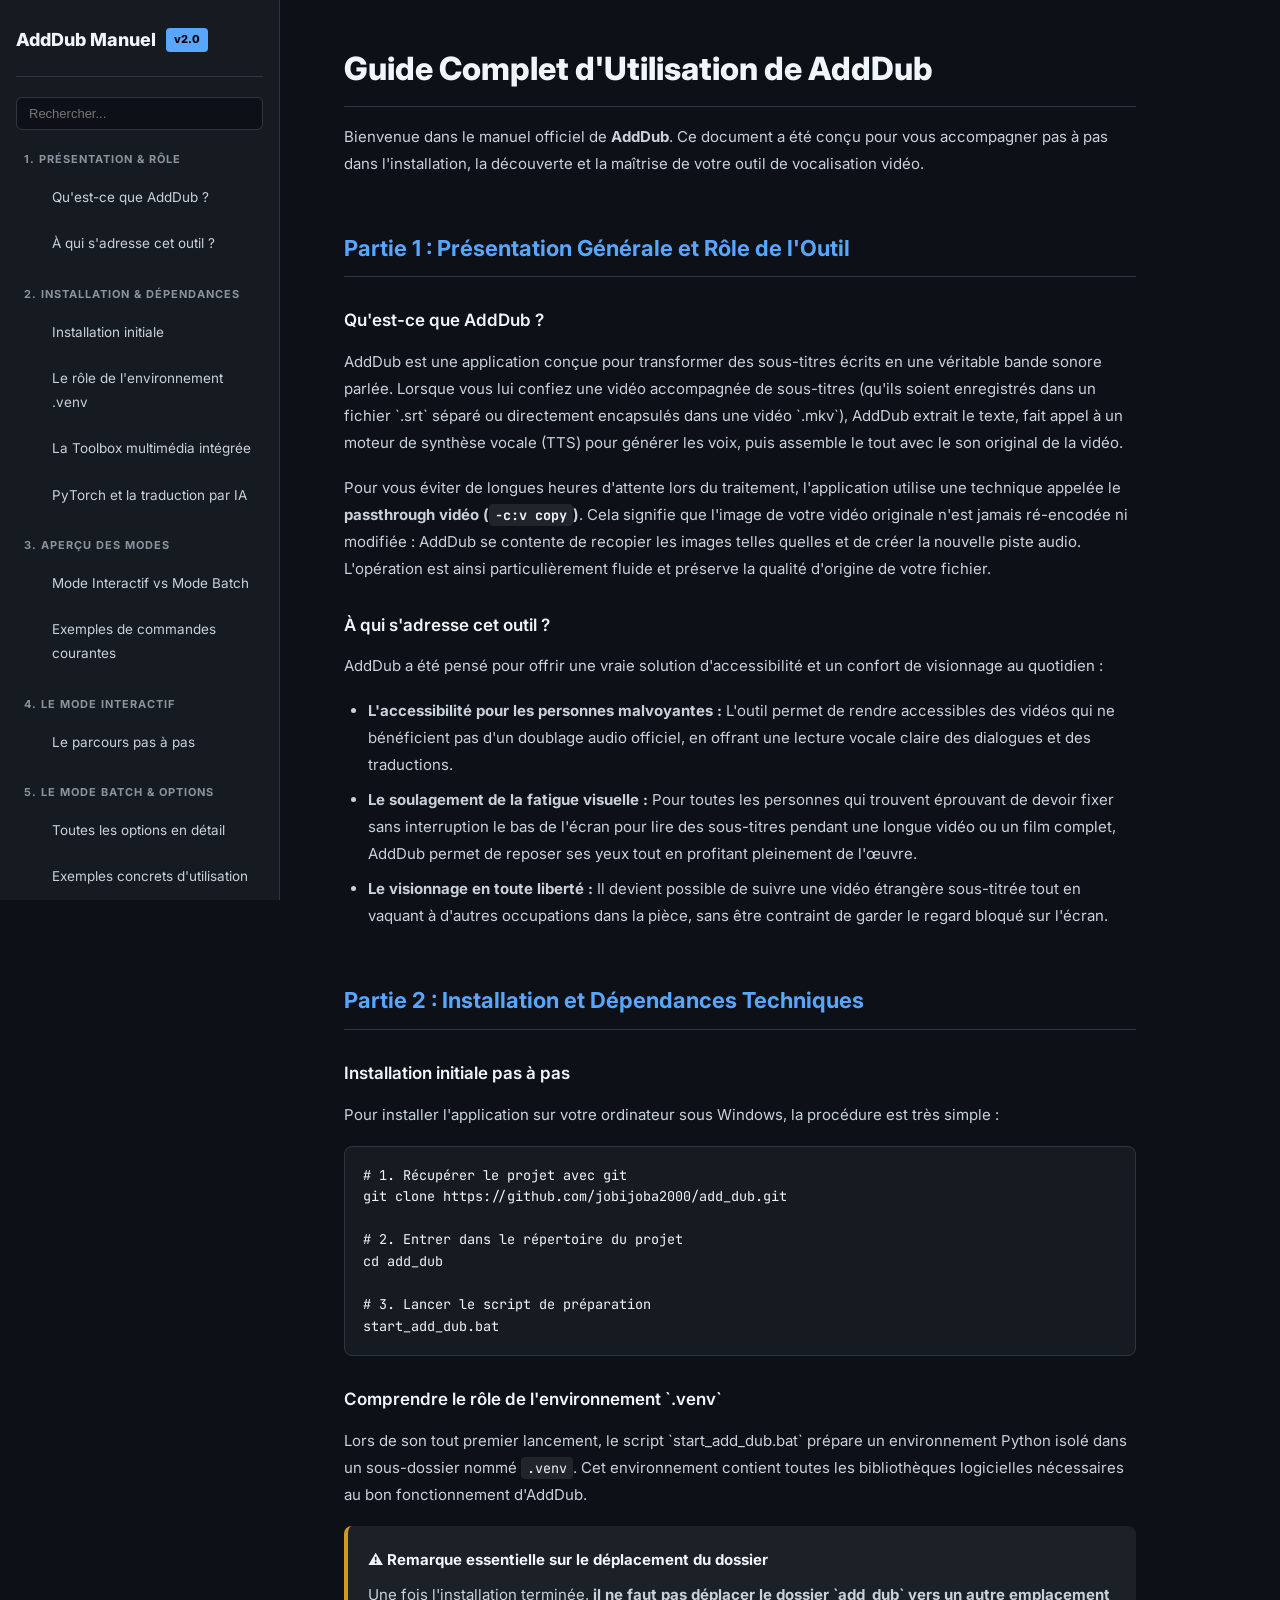
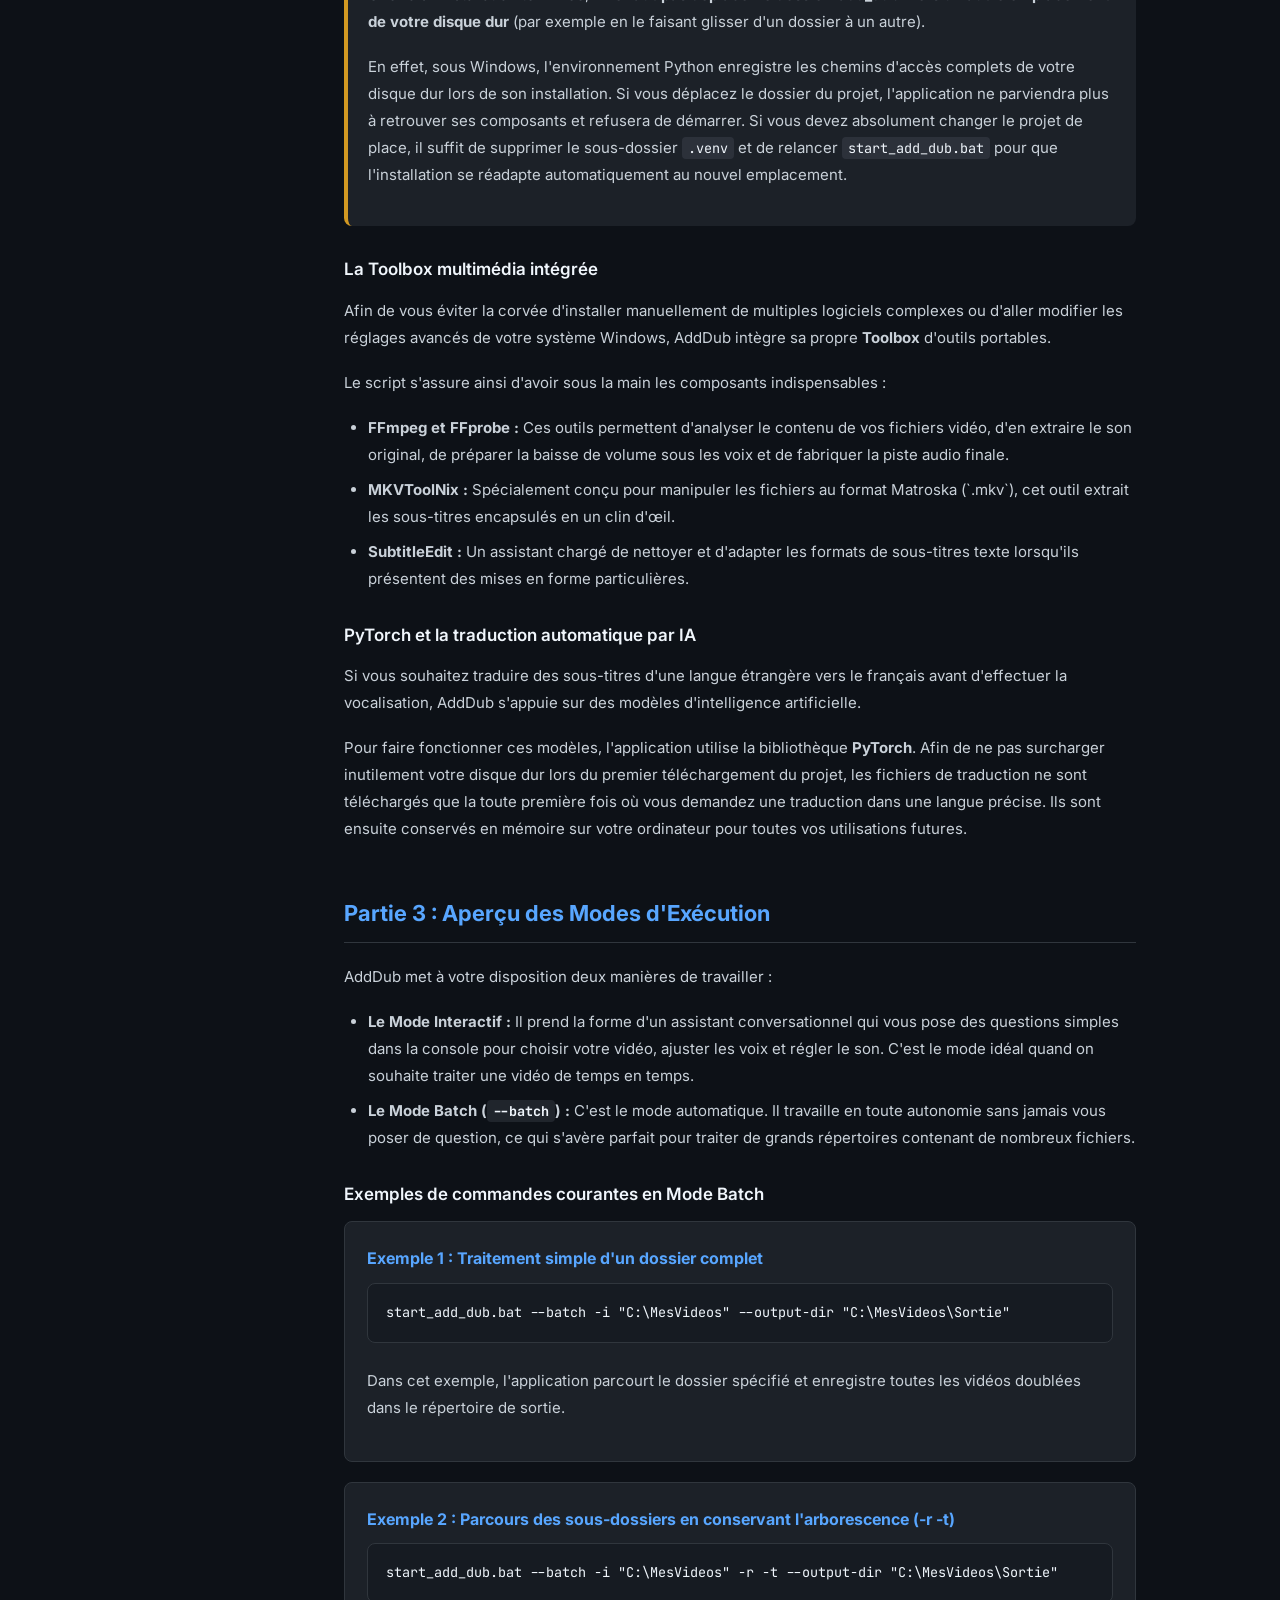
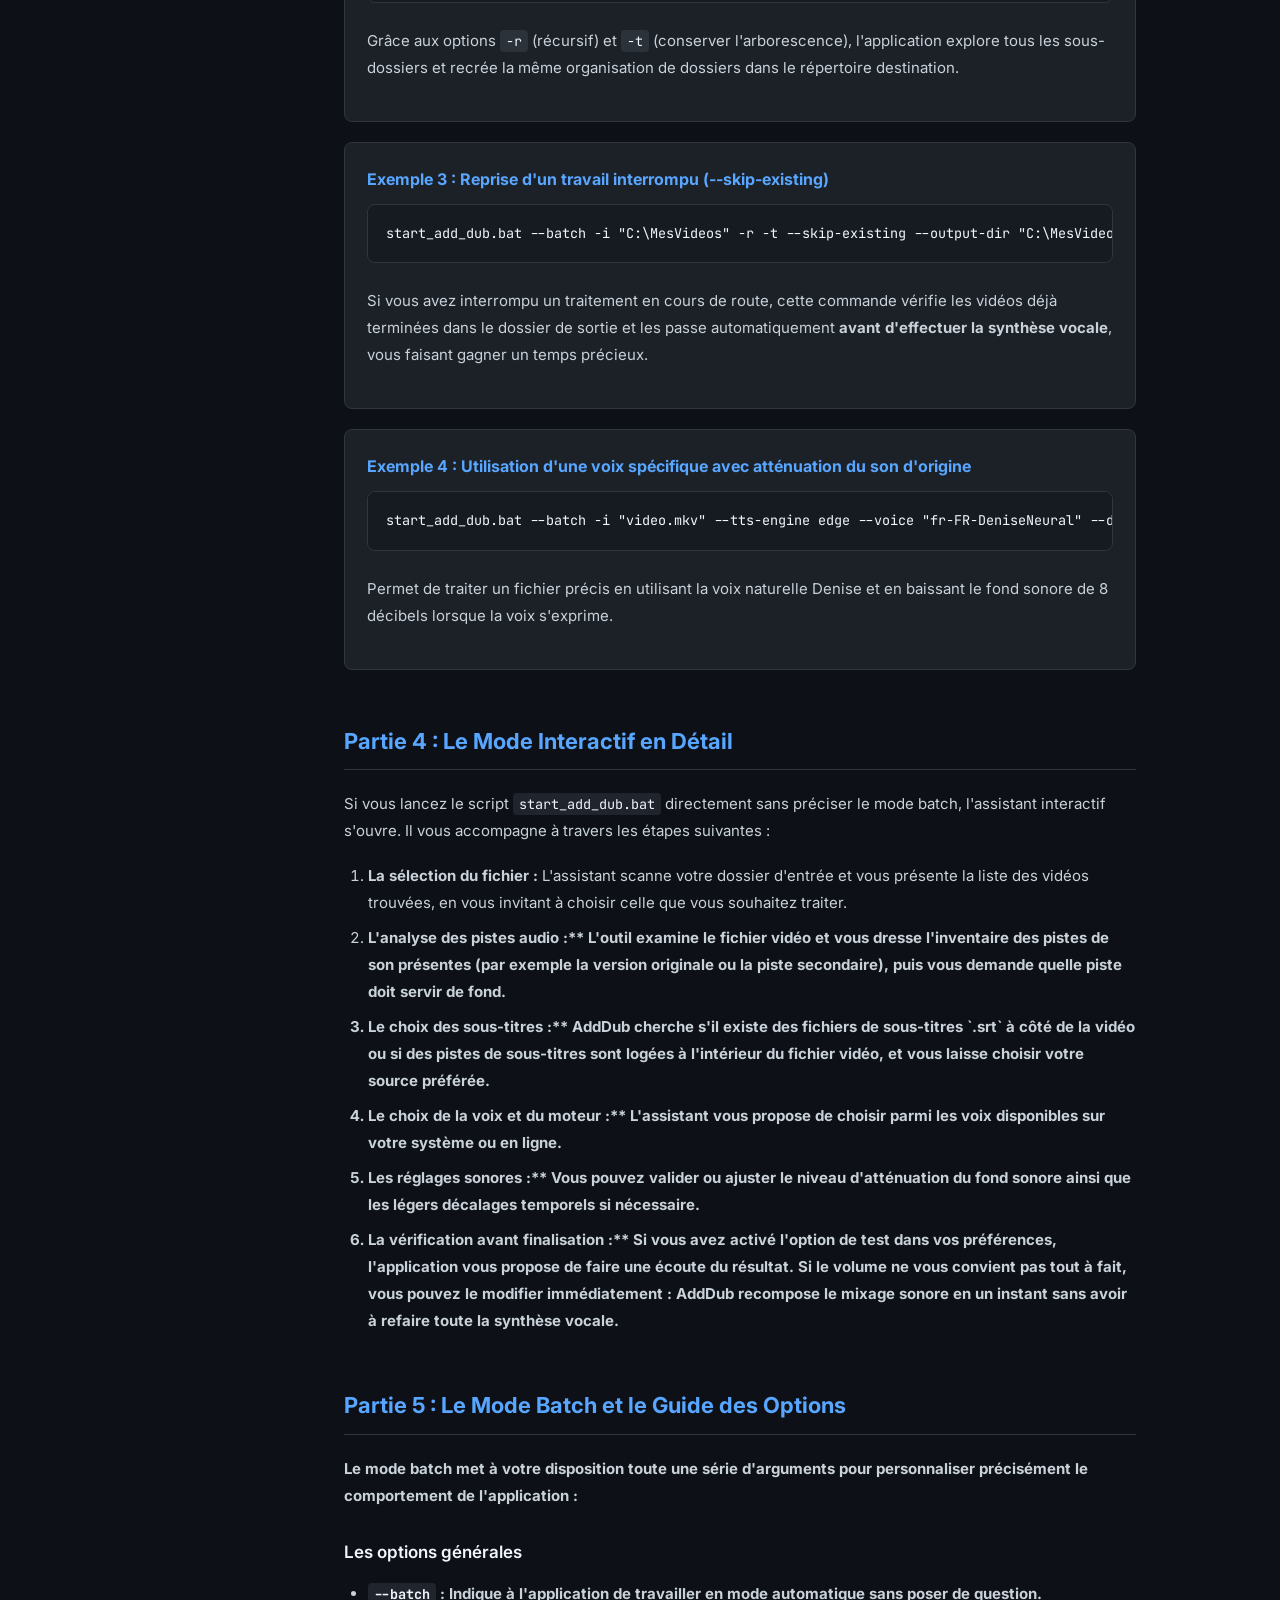
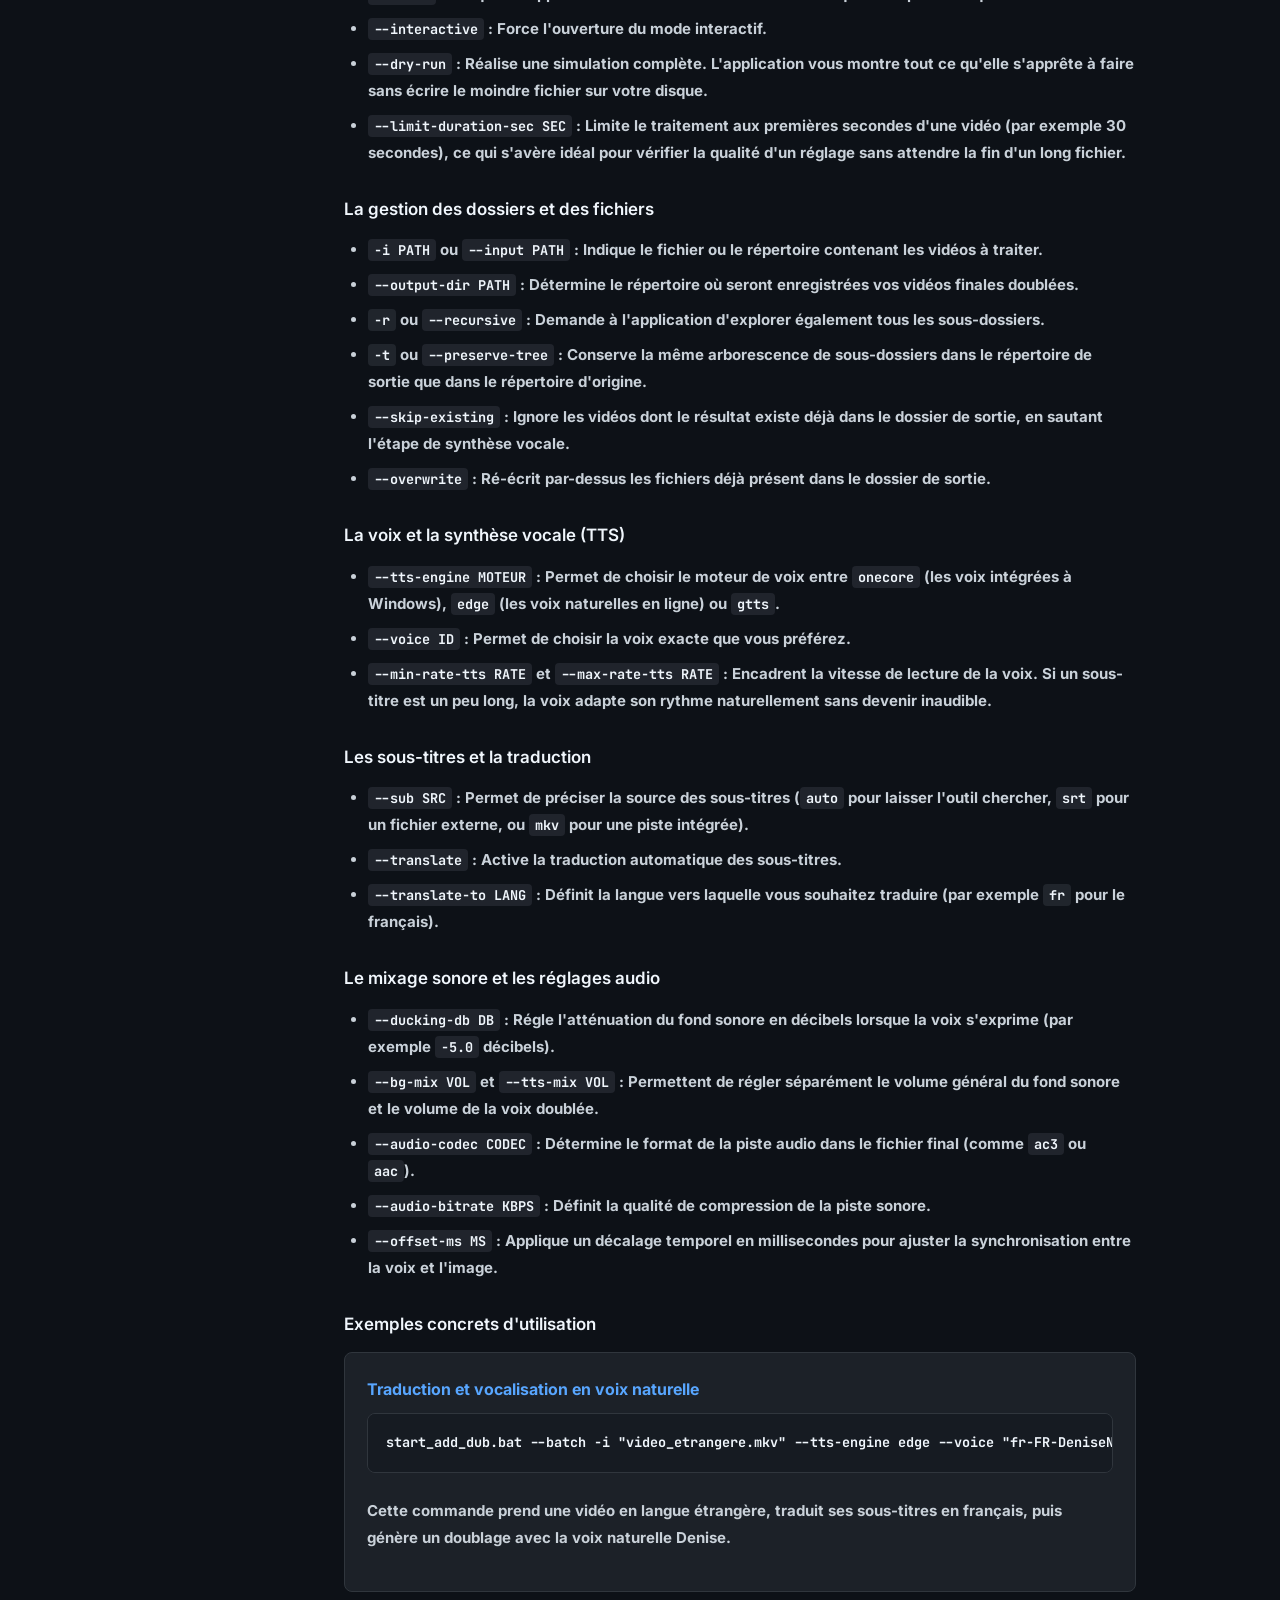
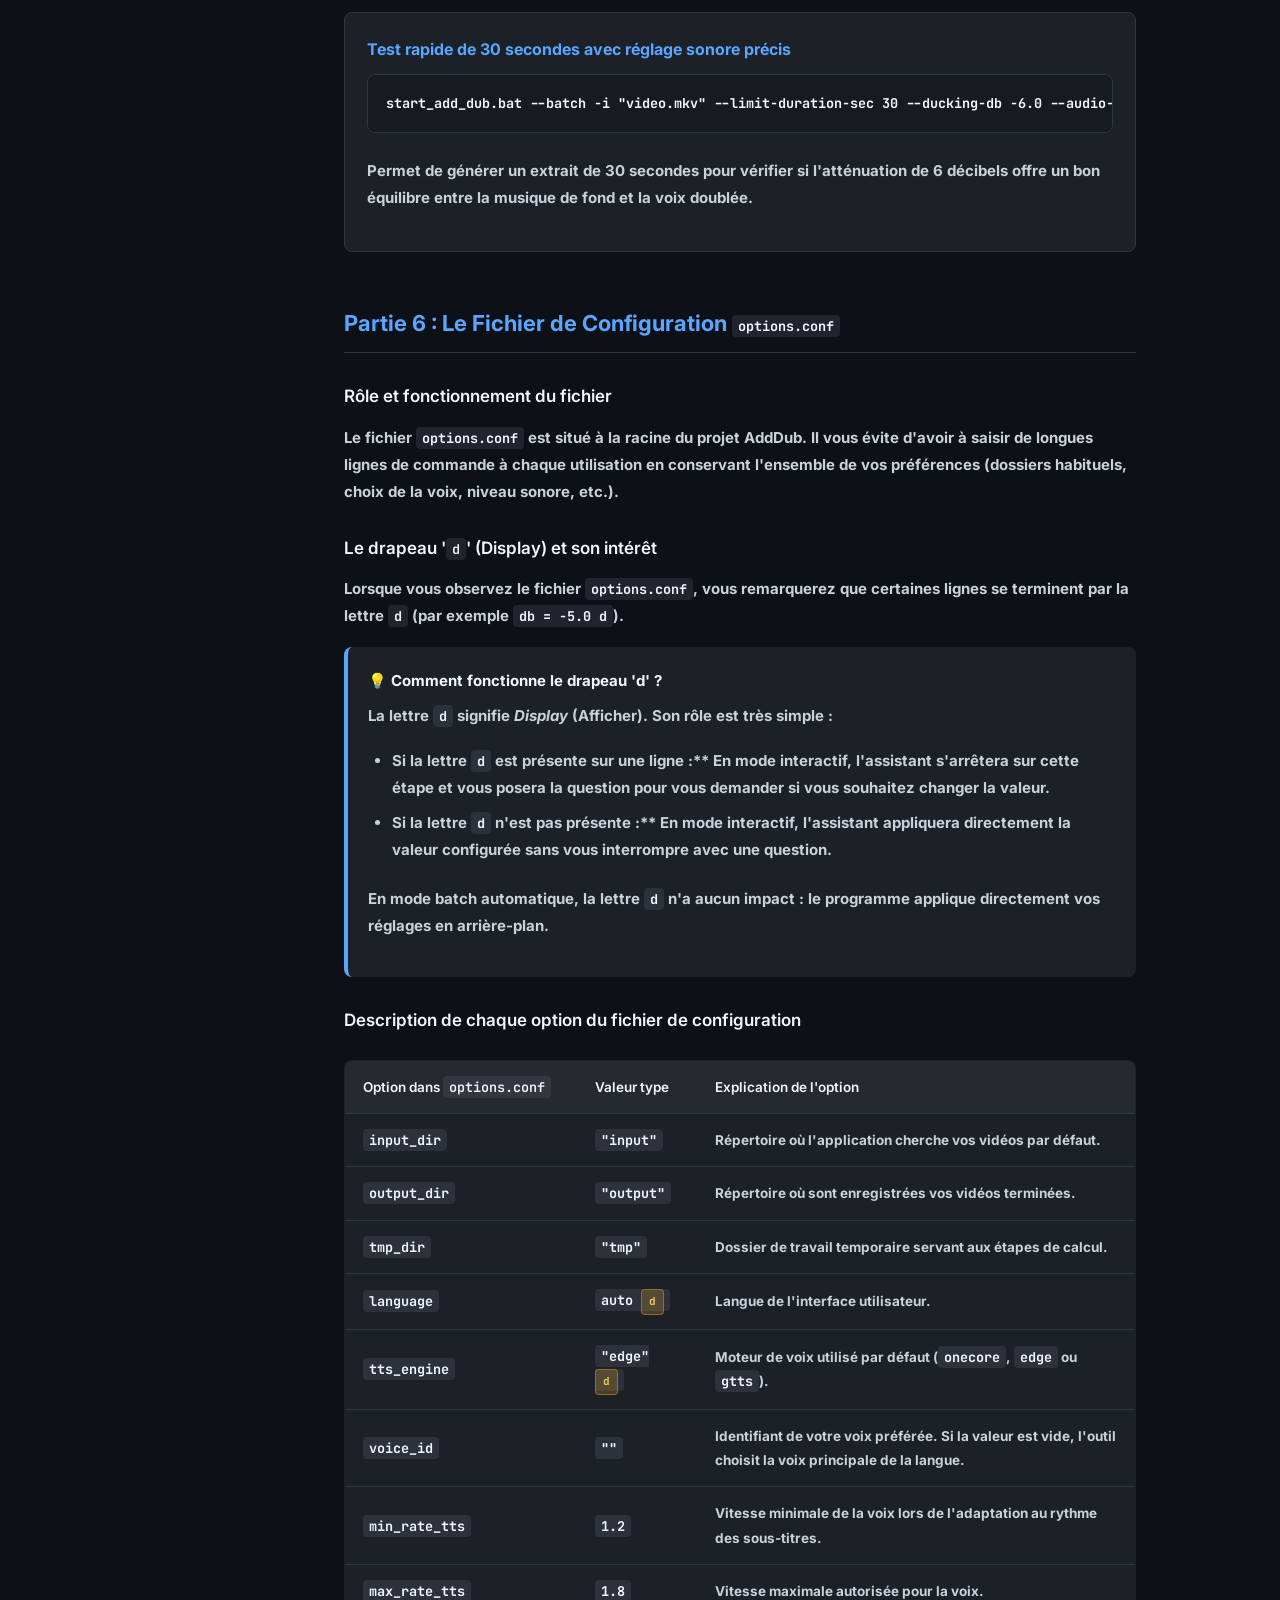
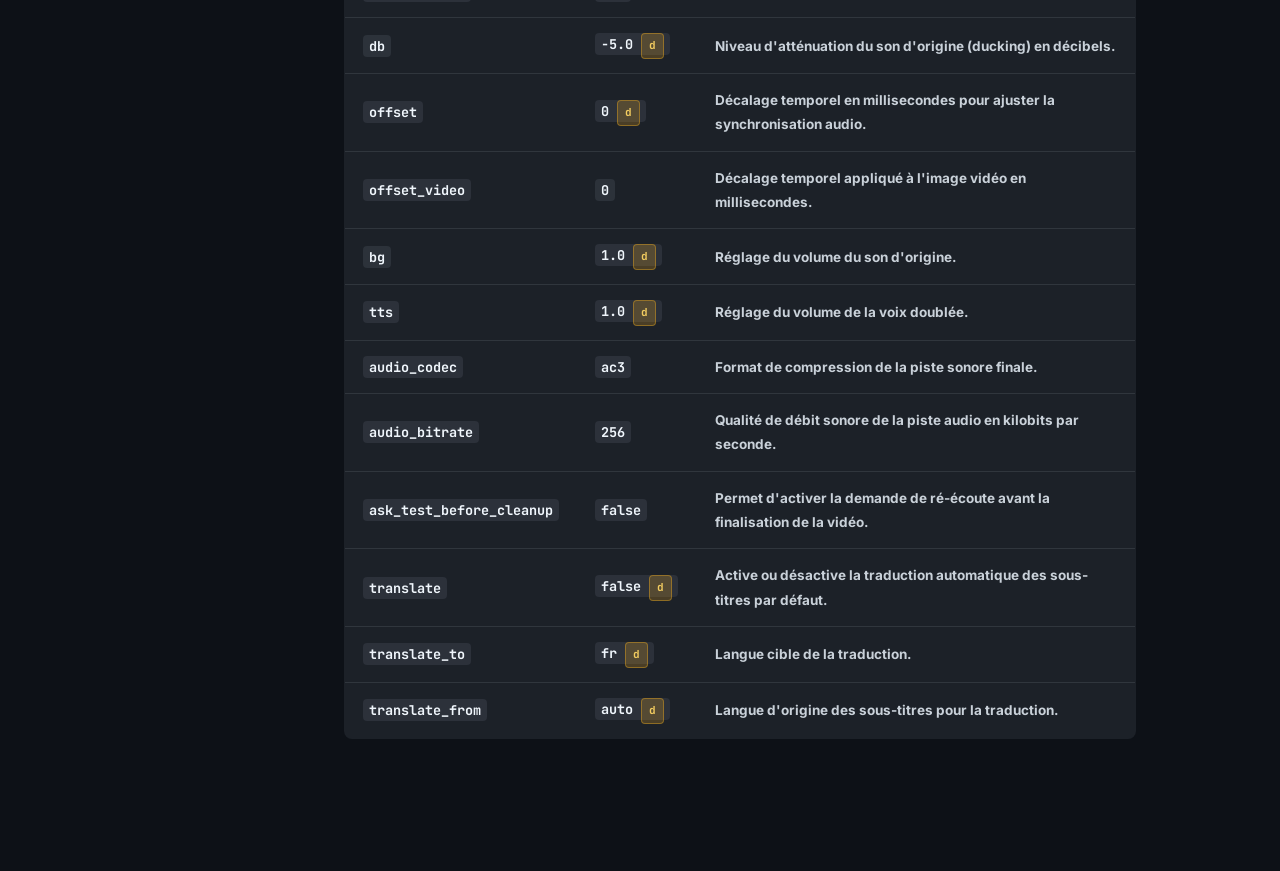
==== index.html @ 4eb59842 "docs: Add comprehensive single-page HTML documentation (index.html)" ====
<!DOCTYPE html>
<html lang="fr">
<head>
    <meta charset="UTF-8">
    <meta name="viewport" content="width=device-width, initial-scale=1.0">
    <title>Manuel & Guide d'Utilisation — AddDub</title>
    <link rel="preconnect" href="https://fonts.googleapis.com">
    <link rel="preconnect" href="https://fonts.gstatic.com" crossorigin>
    <link href="https://fonts.googleapis.com/css2?family=Inter:wght@300;400;500;600;700&family=JetBrains+Mono:wght@400;500&display=swap" rel="stylesheet">
    <style>
        :root {
            --bg-dark: #0d1117;
            --bg-sidebar: #161b22;
            --bg-card: #1c2128;
            --bg-code: #161b22;
            --accent-blue: #58a6ff;
            --accent-green: #3fb950;
            --accent-purple: #bc8cff;
            --accent-orange: #d29922;
            --text-main: #c9d1d9;
            --text-heading: #f0f6fc;
            --text-muted: #8b949e;
            --border-color: #30363d;
        }

        * { box-sizing: border-box; margin: 0; padding: 0; }

        html {
            scroll-behavior: smooth;
        }

        body {
            font-family: 'Inter', system-ui, -apple-system, sans-serif;
            background-color: var(--bg-dark);
            color: var(--text-main);
            line-height: 1.8;
            display: flex;
            min-height: 100vh;
            overflow-x: hidden;
        }

        code, pre {
            font-family: 'JetBrains Mono', monospace;
        }

        /* Custom Subtle Scrollbar */
        ::-webkit-scrollbar {
            width: 8px;
            height: 8px;
        }
        ::-webkit-scrollbar-track {
            background: var(--bg-dark);
        }
        ::-webkit-scrollbar-thumb {
            background: #30363d;
            border-radius: 4px;
        }
        ::-webkit-scrollbar-thumb:hover {
            background: #484f58;
        }

        /* Sidebar Navigation */
        aside.sidebar {
            width: 280px;
            flex-shrink: 0;
            background-color: var(--bg-sidebar);
            border-right: 1px solid var(--border-color);
            position: sticky;
            top: 0;
            height: 100vh;
            overflow-y: auto;
            padding: 24px 16px;
        }

        .sidebar-brand {
            display: flex;
            align-items: center;
            gap: 10px;
            font-size: 18px;
            font-weight: 800;
            color: var(--text-heading);
            padding-bottom: 20px;
            margin-bottom: 20px;
            border-bottom: 1px solid var(--border-color);
        }

        .sidebar-brand span {
            background: var(--accent-blue);
            color: #000;
            padding: 2px 8px;
            border-radius: 4px;
            font-size: 11px;
            font-weight: 800;
        }

        .search-box {
            margin-bottom: 20px;
        }

        .search-box input {
            width: 100%;
            background: var(--bg-dark);
            border: 1px solid var(--border-color);
            border-radius: 6px;
            padding: 8px 12px;
            color: var(--text-main);
            font-size: 13px;
            outline: none;
        }

        .search-box input:focus {
            border-color: var(--accent-blue);
        }

        .nav-group-title {
            font-size: 11px;
            font-weight: 700;
            text-transform: uppercase;
            color: var(--text-muted);
            letter-spacing: 1px;
            margin: 20px 0 8px 8px;
        }

        .nav-items {
            list-style: none;
        }

        .nav-items a {
            display: block;
            padding: 7px 12px;
            color: var(--text-main);
            text-decoration: none;
            font-size: 13.5px;
            border-radius: 6px;
            transition: all 0.15s ease;
        }

        .nav-items a:hover {
            background: rgba(255, 255, 255, 0.05);
            color: var(--accent-blue);
        }

        /* Main Content */
        main.content {
            flex: 1;
            min-width: 0;
            padding: 48px 64px 100px;
            max-width: 920px;
        }

        h1 {
            font-size: 32px;
            font-weight: 800;
            color: var(--text-heading);
            margin-bottom: 16px;
            border-bottom: 1px solid var(--border-color);
            padding-bottom: 16px;
            line-height: 1.3;
        }

        h2 {
            font-size: 22px;
            font-weight: 700;
            color: var(--accent-blue);
            margin: 52px 0 20px;
            padding-bottom: 8px;
            border-bottom: 1px solid var(--border-color);
            scroll-margin-top: 30px;
        }

        h3 {
            font-size: 17px;
            font-weight: 600;
            color: var(--text-heading);
            margin: 28px 0 12px;
        }

        p {
            margin-bottom: 18px;
            font-size: 15px;
            color: #c9d1d9;
        }

        ul, ol {
            margin-bottom: 22px;
            padding-left: 24px;
        }

        li {
            margin-bottom: 8px;
            font-size: 15px;
        }

        /* Code & Callouts */
        pre {
            background-color: var(--bg-code);
            border: 1px solid var(--border-color);
            border-radius: 8px;
            padding: 18px;
            overflow-x: auto;
            margin-bottom: 24px;
            font-size: 13.5px;
            line-height: 1.6;
        }

        code {
            background-color: rgba(110, 118, 129, 0.2);
            color: #f0f6fc;
            padding: 2px 6px;
            border-radius: 4px;
            font-size: 13.5px;
        }

        pre code {
            background: none;
            padding: 0;
        }

        .callout {
            padding: 20px;
            border-radius: 8px;
            margin-bottom: 28px;
            border-left: 4px solid;
            background: var(--bg-card);
        }

        .callout-info { border-left-color: var(--accent-blue); }
        .callout-tip { border-left-color: var(--accent-green); }
        .callout-warning { border-left-color: var(--accent-orange); }

        .callout-title {
            font-weight: 700;
            margin-bottom: 8px;
            font-size: 15px;
            color: var(--text-heading);
        }

        /* Documentation Table */
        table {
            width: 100%;
            border-collapse: collapse;
            margin: 24px 0 32px;
            background: var(--bg-card);
            border-radius: 8px;
            overflow: hidden;
            border: 1px solid var(--border-color);
        }

        th, td {
            padding: 14px 18px;
            text-align: left;
            border-bottom: 1px solid var(--border-color);
            font-size: 13.5px;
        }

        th {
            background: rgba(255, 255, 255, 0.04);
            font-weight: 600;
            color: var(--text-heading);
        }

        .badge-d {
            display: inline-block;
            background: rgba(210, 153, 34, 0.25);
            color: #f2cc60;
            border: 1px solid rgba(210, 153, 34, 0.5);
            padding: 2px 7px;
            border-radius: 4px;
            font-size: 11px;
            font-weight: 700;
        }

        .step-block {
            background: var(--bg-card);
            border: 1px solid var(--border-color);
            border-radius: 8px;
            padding: 22px;
            margin-bottom: 20px;
        }

        .step-title {
            font-weight: 700;
            color: var(--accent-blue);
            margin-bottom: 10px;
            font-size: 16px;
        }
    </style>
</head>
<body>

    <!-- Sidebar Navigation -->
    <aside class="sidebar">
        <div class="sidebar-brand">
            AddDub Manuel <span>v2.0</span>
        </div>

        <div class="search-box">
            <input type="text" id="docSearch" placeholder="Rechercher..." onkeyup="filterNav()">
        </div>

        <div class="nav-group-title">1. Présentation & Rôle</div>
        <ul class="nav-items">
            <li><a href="#part1-presentation">Qu'est-ce que AddDub ?</a></li>
            <li><a href="#part1-public">À qui s'adresse cet outil ?</a></li>
        </ul>

        <div class="nav-group-title">2. Installation & Dépendances</div>
        <ul class="nav-items">
            <li><a href="#part2-install">Installation initiale</a></li>
            <li><a href="#part2-venv">Le rôle de l'environnement .venv</a></li>
            <li><a href="#part2-toolbox">La Toolbox multimédia intégrée</a></li>
            <li><a href="#part2-pytorch">PyTorch et la traduction par IA</a></li>
        </ul>

        <div class="nav-group-title">3. Aperçu des Modes</div>
        <ul class="nav-items">
            <li><a href="#part3-overview">Mode Interactif vs Mode Batch</a></li>
            <li><a href="#part3-examples">Exemples de commandes courantes</a></li>
        </ul>

        <div class="nav-group-title">4. Le Mode Interactif</div>
        <ul class="nav-items">
            <li><a href="#part4-interactive">Le parcours pas à pas</a></li>
        </ul>

        <div class="nav-group-title">5. Le Mode Batch & Options</div>
        <ul class="nav-items">
            <li><a href="#part5-options">Toutes les options en détail</a></li>
            <li><a href="#part5-batch-examples">Exemples concrets d'utilisation</a></li>
        </ul>

        <div class="nav-group-title">6. Le fichier options.conf</div>
        <ul class="nav-items">
            <li><a href="#part6-options-conf">Rôle et fonctionnement</a></li>
            <li><a href="#part6-flag-d">Le drapeau 'd' de mise en forme</a></li>
            <li><a href="#part6-keys">Description de chaque option</a></li>
        </ul>
    </aside>

    <!-- Main Content -->
    <main class="content">
        <h1>Guide Complet d'Utilisation de AddDub</h1>
        <p>Bienvenue dans le manuel officiel de <strong>AddDub</strong>. Ce document a été conçu pour vous accompagner pas à pas dans l'installation, la découverte et la maîtrise de votre outil de vocalisation vidéo.</p>

        <!-- PART 1 -->
        <h2 id="part1-presentation">Partie 1 : Présentation Générale et Rôle de l'Outil</h2>
        
        <h3>Qu'est-ce que AddDub ?</h3>
        <p>AddDub est une application conçue pour transformer des sous-titres écrits en une véritable bande sonore parlée. Lorsque vous lui confiez une vidéo accompagnée de sous-titres (qu'ils soient enregistrés dans un fichier `.srt` séparé ou directement encapsulés dans une vidéo `.mkv`), AddDub extrait le texte, fait appel à un moteur de synthèse vocale (TTS) pour générer les voix, puis assemble le tout avec le son original de la vidéo.</p>
        
        <p>Pour vous éviter de longues heures d'attente lors du traitement, l'application utilise une technique appelée le <strong>passthrough vidéo (<code>-c:v copy</code>)</strong>. Cela signifie que l'image de votre vidéo originale n'est jamais ré-encodée ni modifiée : AddDub se contente de recopier les images telles quelles et de créer la nouvelle piste audio. L'opération est ainsi particulièrement fluide et préserve la qualité d'origine de votre fichier.</p>

        <h3 id="part1-public">À qui s'adresse cet outil ?</h3>
        <p>AddDub a été pensé pour offrir une vraie solution d'accessibilité et un confort de visionnage au quotidien :</p>
        <ul>
            <li><strong>L'accessibilité pour les personnes malvoyantes :</strong> L'outil permet de rendre accessibles des vidéos qui ne bénéficient pas d'un doublage audio officiel, en offrant une lecture vocale claire des dialogues et des traductions.</li>
            <li><strong>Le soulagement de la fatigue visuelle :</strong> Pour toutes les personnes qui trouvent éprouvant de devoir fixer sans interruption le bas de l'écran pour lire des sous-titres pendant une longue vidéo ou un film complet, AddDub permet de reposer ses yeux tout en profitant pleinement de l'œuvre.</li>
            <li><strong>Le visionnage en toute liberté :</strong> Il devient possible de suivre une vidéo étrangère sous-titrée tout en vaquant à d'autres occupations dans la pièce, sans être contraint de garder le regard bloqué sur l'écran.</li>
        </ul>

        <!-- PART 2 -->
        <h2 id="part2-install">Partie 2 : Installation et Dépendances Techniques</h2>

        <h3>Installation initiale pas à pas</h3>
        <p>Pour installer l'application sur votre ordinateur sous Windows, la procédure est très simple :</p>
        <pre><code># 1. Récupérer le projet avec git
git clone https://github.com/jobijoba2000/add_dub.git

# 2. Entrer dans le répertoire du projet
cd add_dub

# 3. Lancer le script de préparation
start_add_dub.bat</code></pre>

        <h3 id="part2-venv">Comprendre le rôle de l'environnement `.venv`</h3>
        <p>Lors de son tout premier lancement, le script `start_add_dub.bat` prépare un environnement Python isolé dans un sous-dossier nommé <code>.venv</code>. Cet environnement contient toutes les bibliothèques logicielles nécessaires au bon fonctionnement d'AddDub.</p>

        <div class="callout callout-warning">
            <div class="callout-title">⚠️ Remarque essentielle sur le déplacement du dossier</div>
            <p>Une fois l'installation terminée, <strong>il ne faut pas déplacer le dossier `add_dub` vers un autre emplacement de votre disque dur</strong> (par exemple en le faisant glisser d'un dossier à un autre).</p>
            <p>En effet, sous Windows, l'environnement Python enregistre les chemins d'accès complets de votre disque dur lors de son installation. Si vous déplacez le dossier du projet, l'application ne parviendra plus à retrouver ses composants et refusera de démarrer. Si vous devez absolument changer le projet de place, il suffit de supprimer le sous-dossier <code>.venv</code> et de relancer <code>start_add_dub.bat</code> pour que l'installation se réadapte automatiquement au nouvel emplacement.</p>
        </div>

        <h3 id="part2-toolbox">La Toolbox multimédia intégrée</h3>
        <p>Afin de vous éviter la corvée d'installer manuellement de multiples logiciels complexes ou d'aller modifier les réglages avancés de votre système Windows, AddDub intègre sa propre <strong>Toolbox</strong> d'outils portables.</p>
        <p>Le script s'assure ainsi d'avoir sous la main les composants indispensables :</p>
        <ul>
            <li><strong>FFmpeg et FFprobe :</strong> Ces outils permettent d'analyser le contenu de vos fichiers vidéo, d'en extraire le son original, de préparer la baisse de volume sous les voix et de fabriquer la piste audio finale.</li>
            <li><strong>MKVToolNix :</strong> Spécialement conçu pour manipuler les fichiers au format Matroska (`.mkv`), cet outil extrait les sous-titres encapsulés en un clin d'œil.</li>
            <li><strong>SubtitleEdit :</strong> Un assistant chargé de nettoyer et d'adapter les formats de sous-titres texte lorsqu'ils présentent des mises en forme particulières.</li>
        </ul>

        <h3 id="part2-pytorch">PyTorch et la traduction automatique par IA</h3>
        <p>Si vous souhaitez traduire des sous-titres d'une langue étrangère vers le français avant d'effectuer la vocalisation, AddDub s'appuie sur des modèles d'intelligence artificielle.</p>
        <p>Pour faire fonctionner ces modèles, l'application utilise la bibliothèque <strong>PyTorch</strong>. Afin de ne pas surcharger inutilement votre disque dur lors du premier téléchargement du projet, les fichiers de traduction ne sont téléchargés que la toute première fois où vous demandez une traduction dans une langue précise. Ils sont ensuite conservés en mémoire sur votre ordinateur pour toutes vos utilisations futures.</p>

        <!-- PART 3 -->
        <h2 id="part3-overview">Partie 3 : Aperçu des Modes d'Exécution</h2>

        <p>AddDub met à votre disposition deux manières de travailler :</p>
        <ul>
            <li><strong>Le Mode Interactif :</strong> Il prend la forme d'un assistant conversationnel qui vous pose des questions simples dans la console pour choisir votre vidéo, ajuster les voix et régler le son. C'est le mode idéal quand on souhaite traiter une vidéo de temps en temps.</li>
            <li><strong>Le Mode Batch (<code>--batch</code>) :</strong> C'est le mode automatique. Il travaille en toute autonomie sans jamais vous poser de question, ce qui s'avère parfait pour traiter de grands répertoires contenant de nombreux fichiers.</li>
        </ul>

        <h3 id="part3-examples">Exemples de commandes courantes en Mode Batch</h3>

        <div class="step-block">
            <div class="step-title">Exemple 1 : Traitement simple d'un dossier complet</div>
            <pre><code>start_add_dub.bat --batch -i "C:\MesVideos" --output-dir "C:\MesVideos\Sortie"</code></pre>
            <p>Dans cet exemple, l'application parcourt le dossier spécifié et enregistre toutes les vidéos doublées dans le répertoire de sortie.</p>
        </div>

        <div class="step-block">
            <div class="step-title">Exemple 2 : Parcours des sous-dossiers en conservant l'arborescence (-r -t)</div>
            <pre><code>start_add_dub.bat --batch -i "C:\MesVideos" -r -t --output-dir "C:\MesVideos\Sortie"</code></pre>
            <p>Grâce aux options <code>-r</code> (récursif) et <code>-t</code> (conserver l'arborescence), l'application explore tous les sous-dossiers et recrée la même organisation de dossiers dans le répertoire destination.</p>
        </div>

        <div class="step-block">
            <div class="step-title">Exemple 3 : Reprise d'un travail interrompu (--skip-existing)</div>
            <pre><code>start_add_dub.bat --batch -i "C:\MesVideos" -r -t --skip-existing --output-dir "C:\MesVideos\Sortie"</code></pre>
            <p>Si vous avez interrompu un traitement en cours de route, cette commande vérifie les vidéos déjà terminées dans le dossier de sortie et les passe automatiquement <strong>avant d'effectuer la synthèse vocale</strong>, vous faisant gagner un temps précieux.</p>
        </div>

        <div class="step-block">
            <div class="step-title">Exemple 4 : Utilisation d'une voix spécifique avec atténuation du son d'origine</div>
            <pre><code>start_add_dub.bat --batch -i "video.mkv" --tts-engine edge --voice "fr-FR-DeniseNeural" --ducking-db -8.0</code></pre>
            <p>Permet de traiter un fichier précis en utilisant la voix naturelle Denise et en baissant le fond sonore de 8 décibels lorsque la voix s'exprime.</p>
        </div>

        <!-- PART 4 -->
        <h2 id="part4-interactive">Partie 4 : Le Mode Interactif en Détail</h2>
        <p>Si vous lancez le script <code>start_add_dub.bat</code> directement sans préciser le mode batch, l'assistant interactif s'ouvre. Il vous accompagne à travers les étapes suivantes :</p>

        <ol>
            <li><strong>La sélection du fichier :</strong> L'assistant scanne votre dossier d'entrée et vous présente la liste des vidéos trouvées, en vous invitant à choisir celle que vous souhaitez traiter.</li>
            <li><strong>L'analyse des pistes audio :** L'outil examine le fichier vidéo et vous dresse l'inventaire des pistes de son présentes (par exemple la version originale ou la piste secondaire), puis vous demande quelle piste doit servir de fond.</li>
            <li><strong>Le choix des sous-titres :** AddDub cherche s'il existe des fichiers de sous-titres `.srt` à côté de la vidéo ou si des pistes de sous-titres sont logées à l'intérieur du fichier vidéo, et vous laisse choisir votre source préférée.</li>
            <li><strong>Le choix de la voix et du moteur :** L'assistant vous propose de choisir parmi les voix disponibles sur votre système ou en ligne.</li>
            <li><strong>Les réglages sonores :** Vous pouvez valider ou ajuster le niveau d'atténuation du fond sonore ainsi que les légers décalages temporels si nécessaire.</li>
            <li><strong>La vérification avant finalisation :** Si vous avez activé l'option de test dans vos préférences, l'application vous propose de faire une écoute du résultat. Si le volume ne vous convient pas tout à fait, vous pouvez le modifier immédiatement : AddDub recompose le mixage sonore en un instant <strong>sans avoir à refaire toute la synthèse vocale</strong>.</li>
        </ol>

        <!-- PART 5 -->
        <h2 id="part5-options">Partie 5 : Le Mode Batch et le Guide des Options</h2>

        <p>Le mode batch met à votre disposition toute une série d'arguments pour personnaliser précisément le comportement de l'application :</p>

        <h3>Les options générales</h3>
        <ul>
            <li><code>--batch</code> : Indique à l'application de travailler en mode automatique sans poser de question.</li>
            <li><code>--interactive</code> : Force l'ouverture du mode interactif.</li>
            <li><code>--dry-run</code> : Réalise une simulation complète. L'application vous montre tout ce qu'elle s'apprête à faire sans écrire le moindre fichier sur votre disque.</li>
            <li><code>--limit-duration-sec SEC</code> : Limite le traitement aux premières secondes d'une vidéo (par exemple 30 secondes), ce qui s'avère idéal pour vérifier la qualité d'un réglage sans attendre la fin d'un long fichier.</li>
        </ul>

        <h3>La gestion des dossiers et des fichiers</h3>
        <ul>
            <li><code>-i PATH</code> ou <code>--input PATH</code> : Indique le fichier ou le répertoire contenant les vidéos à traiter.</li>
            <li><code>--output-dir PATH</code> : Détermine le répertoire où seront enregistrées vos vidéos finales doublées.</li>
            <li><code>-r</code> ou <code>--recursive</code> : Demande à l'application d'explorer également tous les sous-dossiers.</li>
            <li><code>-t</code> ou <code>--preserve-tree</code> : Conserve la même arborescence de sous-dossiers dans le répertoire de sortie que dans le répertoire d'origine.</li>
            <li><code>--skip-existing</code> : Ignore les vidéos dont le résultat existe déjà dans le dossier de sortie, en sautant l'étape de synthèse vocale.</li>
            <li><code>--overwrite</code> : Ré-écrit par-dessus les fichiers déjà présent dans le dossier de sortie.</li>
        </ul>

        <h3>La voix et la synthèse vocale (TTS)</h3>
        <ul>
            <li><code>--tts-engine MOTEUR</code> : Permet de choisir le moteur de voix entre <code>onecore</code> (les voix intégrées à Windows), <code>edge</code> (les voix naturelles en ligne) ou <code>gtts</code>.</li>
            <li><code>--voice ID</code> : Permet de choisir la voix exacte que vous préférez.</li>
            <li><code>--min-rate-tts RATE</code> et <code>--max-rate-tts RATE</code> : Encadrent la vitesse de lecture de la voix. Si un sous-titre est un peu long, la voix adapte son rythme naturellement sans devenir inaudible.</li>
        </ul>

        <h3>Les sous-titres et la traduction</h3>
        <ul>
            <li><code>--sub SRC</code> : Permet de préciser la source des sous-titres (<code>auto</code> pour laisser l'outil chercher, <code>srt</code> pour un fichier externe, ou <code>mkv</code> pour une piste intégrée).</li>
            <li><code>--translate</code> : Active la traduction automatique des sous-titres.</li>
            <li><code>--translate-to LANG</code> : Définit la langue vers laquelle vous souhaitez traduire (par exemple <code>fr</code> pour le français).</li>
        </ul>

        <h3>Le mixage sonore et les réglages audio</h3>
        <ul>
            <li><code>--ducking-db DB</code> : Régle l'atténuation du fond sonore en décibels lorsque la voix s'exprime (par exemple <code>-5.0</code> décibels).</li>
            <li><code>--bg-mix VOL</code> et <code>--tts-mix VOL</code> : Permettent de régler séparément le volume général du fond sonore et le volume de la voix doublée.</li>
            <li><code>--audio-codec CODEC</code> : Détermine le format de la piste audio dans le fichier final (comme <code>ac3</code> ou <code>aac</code>).</li>
            <li><code>--audio-bitrate KBPS</code> : Définit la qualité de compression de la piste sonore.</li>
            <li><code>--offset-ms MS</code> : Applique un décalage temporel en millisecondes pour ajuster la synchronisation entre la voix et l'image.</li>
        </ul>

        <h3 id="part5-batch-examples">Exemples concrets d'utilisation</h3>

        <div class="step-block">
            <div class="step-title">Traduction et vocalisation en voix naturelle</div>
            <pre><code>start_add_dub.bat --batch -i "video_etrangere.mkv" --tts-engine edge --voice "fr-FR-DeniseNeural" --translate --translate-to fr</code></pre>
            <p>Cette commande prend une vidéo en langue étrangère, traduit ses sous-titres en français, puis génère un doublage avec la voix naturelle Denise.</p>
        </div>

        <div class="step-block">
            <div class="step-title">Test rapide de 30 secondes avec réglage sonore précis</div>
            <pre><code>start_add_dub.bat --batch -i "video.mkv" --limit-duration-sec 30 --ducking-db -6.0 --audio-codec ac3</code></pre>
            <p>Permet de générer un extrait de 30 secondes pour vérifier si l'atténuation de 6 décibels offre un bon équilibre entre la musique de fond et la voix doublée.</p>
        </div>

        <!-- PART 6 -->
        <h2 id="part6-options-conf">Partie 6 : Le Fichier de Configuration <code>options.conf</code></h2>

        <h3>Rôle et fonctionnement du fichier</h3>
        <p>Le fichier <code>options.conf</code> est situé à la racine du projet AddDub. Il vous évite d'avoir à saisir de longues lignes de commande à chaque utilisation en conservant l'ensemble de vos préférences (dossiers habituels, choix de la voix, niveau sonore, etc.).</p>

        <h3 id="part6-flag-d">Le drapeau '<code>d</code>' (Display) et son intérêt</h3>
        <p>Lorsque vous observez le fichier <code>options.conf</code>, vous remarquerez que certaines lignes se terminent par la lettre <strong><code>d</code></strong> (par exemple <code>db = -5.0 d</code>).</p>

        <div class="callout callout-info">
            <div class="callout-title">💡 Comment fonctionne le drapeau 'd' ?</div>
            <p>La lettre <code>d</code> signifie <em>Display</em> (Afficher). Son rôle est très simple :</p>
            <ul>
                <li><strong>Si la lettre <code>d</code> est présente sur une ligne :** En mode interactif, l'assistant s'arrêtera sur cette étape et vous posera la question pour vous demander si vous souhaitez changer la valeur.</li>
                <li><strong>Si la lettre <code>d</code> n'est pas présente :** En mode interactif, l'assistant appliquera directement la valeur configurée sans vous interrompre avec une question.</li>
            </ul>
            <p>En mode batch automatique, la lettre <code>d</code> n'a aucun impact : le programme applique directement vos réglages en arrière-plan.</p>
        </div>

        <h3 id="part6-keys">Description de chaque option du fichier de configuration</h3>

        <table>
            <thead>
                <tr>
                    <th>Option dans <code>options.conf</code></th>
                    <th>Valeur type</th>
                    <th>Explication de l'option</th>
                </tr>
            </thead>
            <tbody>
                <tr>
                    <td><code>input_dir</code></td>
                    <td><code>"input"</code></td>
                    <td>Répertoire où l'application cherche vos vidéos par défaut.</td>
                </tr>
                <tr>
                    <td><code>output_dir</code></td>
                    <td><code>"output"</code></td>
                    <td>Répertoire où sont enregistrées vos vidéos terminées.</td>
                </tr>
                <tr>
                    <td><code>tmp_dir</code></td>
                    <td><code>"tmp"</code></td>
                    <td>Dossier de travail temporaire servant aux étapes de calcul.</td>
                </tr>
                <tr>
                    <td><code>language</code></td>
                    <td><code>auto <span class="badge-d">d</span></code></td>
                    <td>Langue de l'interface utilisateur.</td>
                </tr>
                <tr>
                    <td><code>tts_engine</code></td>
                    <td><code>"edge" <span class="badge-d">d</span></code></td>
                    <td>Moteur de voix utilisé par défaut (<code>onecore</code>, <code>edge</code> ou <code>gtts</code>).</td>
                </tr>
                <tr>
                    <td><code>voice_id</code></td>
                    <td><code>""</code></td>
                    <td>Identifiant de votre voix préférée. Si la valeur est vide, l'outil choisit la voix principale de la langue.</td>
                </tr>
                <tr>
                    <td><code>min_rate_tts</code></td>
                    <td><code>1.2</code></td>
                    <td>Vitesse minimale de la voix lors de l'adaptation au rythme des sous-titres.</td>
                </tr>
                <tr>
                    <td><code>max_rate_tts</code></td>
                    <td><code>1.8</code></td>
                    <td>Vitesse maximale autorisée pour la voix.</td>
                </tr>
                <tr>
                    <td><code>db</code></td>
                    <td><code>-5.0 <span class="badge-d">d</span></code></td>
                    <td>Niveau d'atténuation du son d'origine (ducking) en décibels.</td>
                </tr>
                <tr>
                    <td><code>offset</code></td>
                    <td><code>0 <span class="badge-d">d</span></code></td>
                    <td>Décalage temporel en millisecondes pour ajuster la synchronisation audio.</td>
                </tr>
                <tr>
                    <td><code>offset_video</code></td>
                    <td><code>0</code></td>
                    <td>Décalage temporel appliqué à l'image vidéo en millisecondes.</td>
                </tr>
                <tr>
                    <td><code>bg</code></td>
                    <td><code>1.0 <span class="badge-d">d</span></code></td>
                    <td>Réglage du volume du son d'origine.</td>
                </tr>
                <tr>
                    <td><code>tts</code></td>
                    <td><code>1.0 <span class="badge-d">d</span></code></td>
                    <td>Réglage du volume de la voix doublée.</td>
                </tr>
                <tr>
                    <td><code>audio_codec</code></td>
                    <td><code>ac3</code></td>
                    <td>Format de compression de la piste sonore finale.</td>
                </tr>
                <tr>
                    <td><code>audio_bitrate</code></td>
                    <td><code>256</code></td>
                    <td>Qualité de débit sonore de la piste audio en kilobits par seconde.</td>
                </tr>
                <tr>
                    <td><code>ask_test_before_cleanup</code></td>
                    <td><code>false</code></td>
                    <td>Permet d'activer la demande de ré-écoute avant la finalisation de la vidéo.</td>
                </tr>
                <tr>
                    <td><code>translate</code></td>
                    <td><code>false <span class="badge-d">d</span></code></td>
                    <td>Active ou désactive la traduction automatique des sous-titres par défaut.</td>
                </tr>
                <tr>
                    <td><code>translate_to</code></td>
                    <td><code>fr <span class="badge-d">d</span></code></td>
                    <td>Langue cible de la traduction.</td>
                </tr>
                <tr>
                    <td><code>translate_from</code></td>
                    <td><code>auto <span class="badge-d">d</span></code></td>
                    <td>Langue d'origine des sous-titres pour la traduction.</td>
                </tr>
            </tbody>
        </table>
    </main>

    <script>
        function filterNav() {
            const query = document.getElementById('docSearch').value.toLowerCase();
            const links = document.querySelectorAll('.nav-items a');
            links.forEach(link => {
                const text = link.textContent.toLowerCase();
                link.parentElement.style.display = text.includes(query) ? 'block' : 'none';
            });
        }
    </script>
</body>
</html>
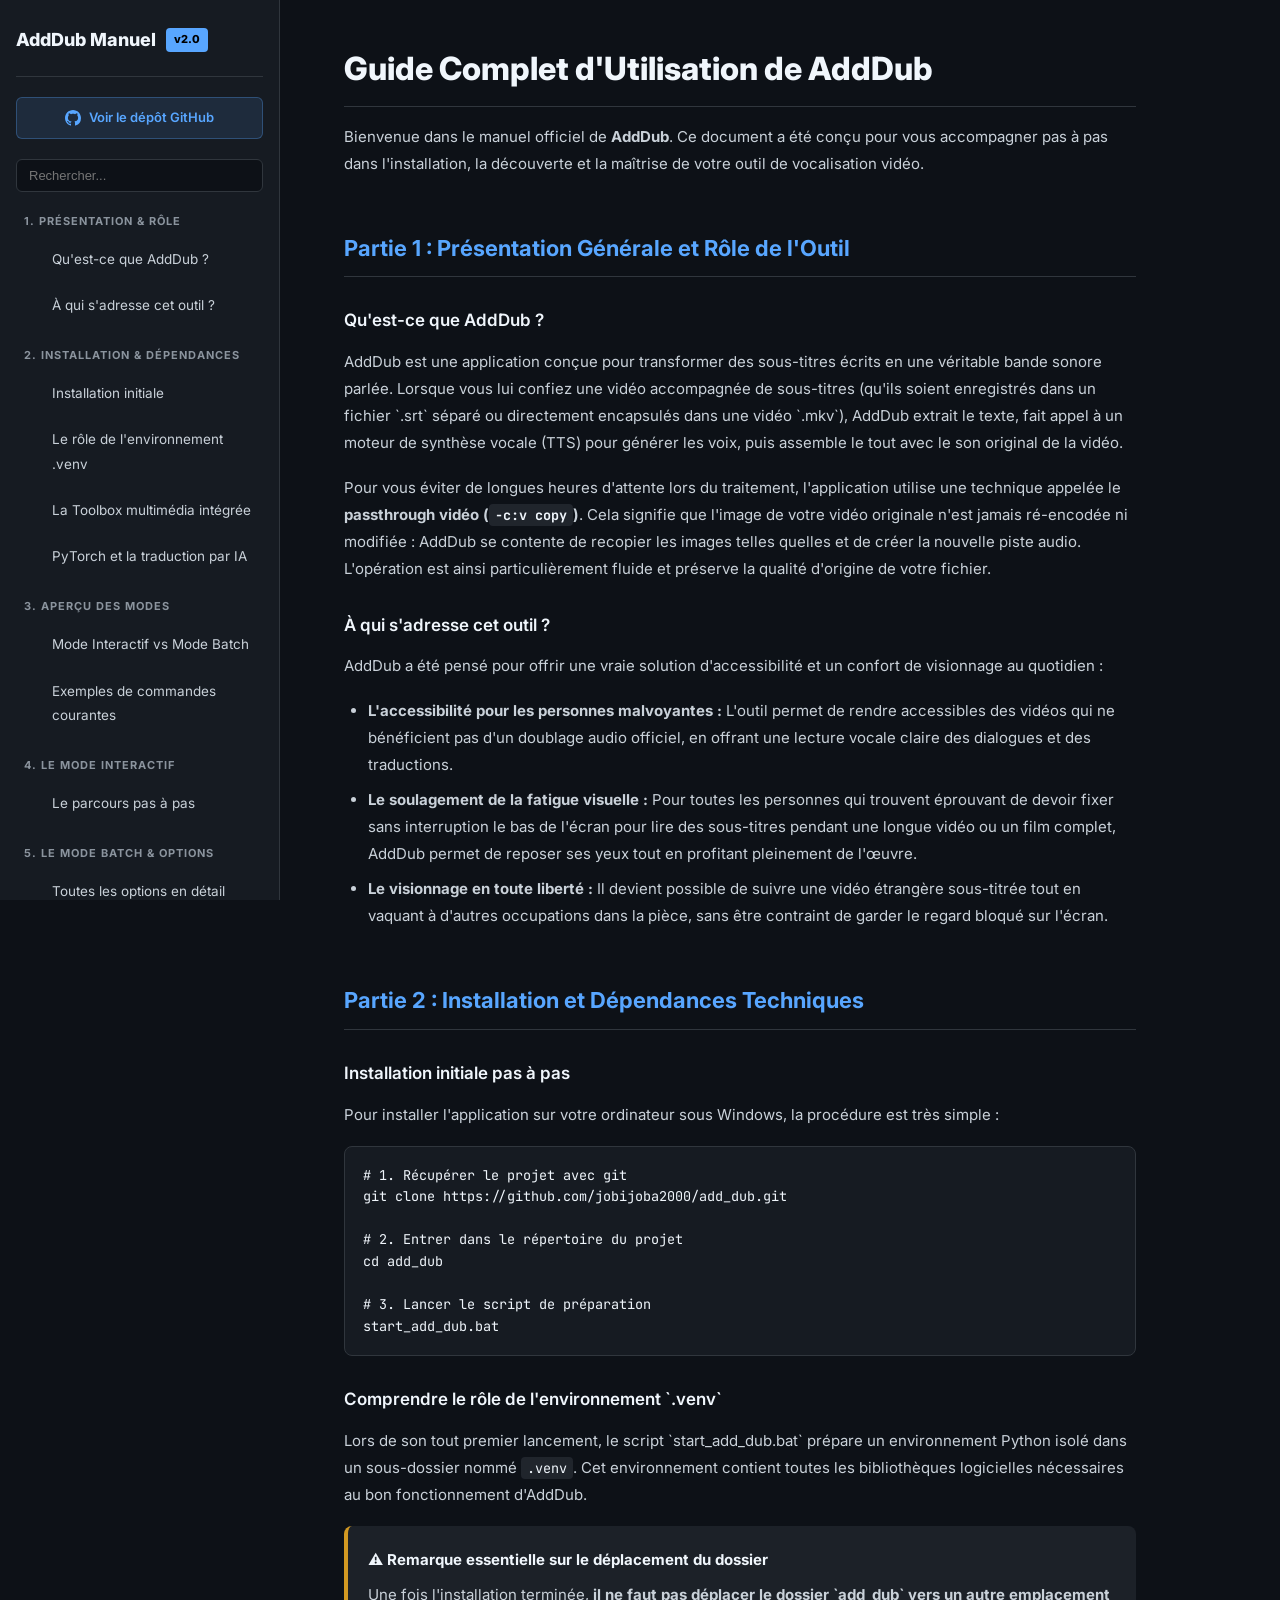
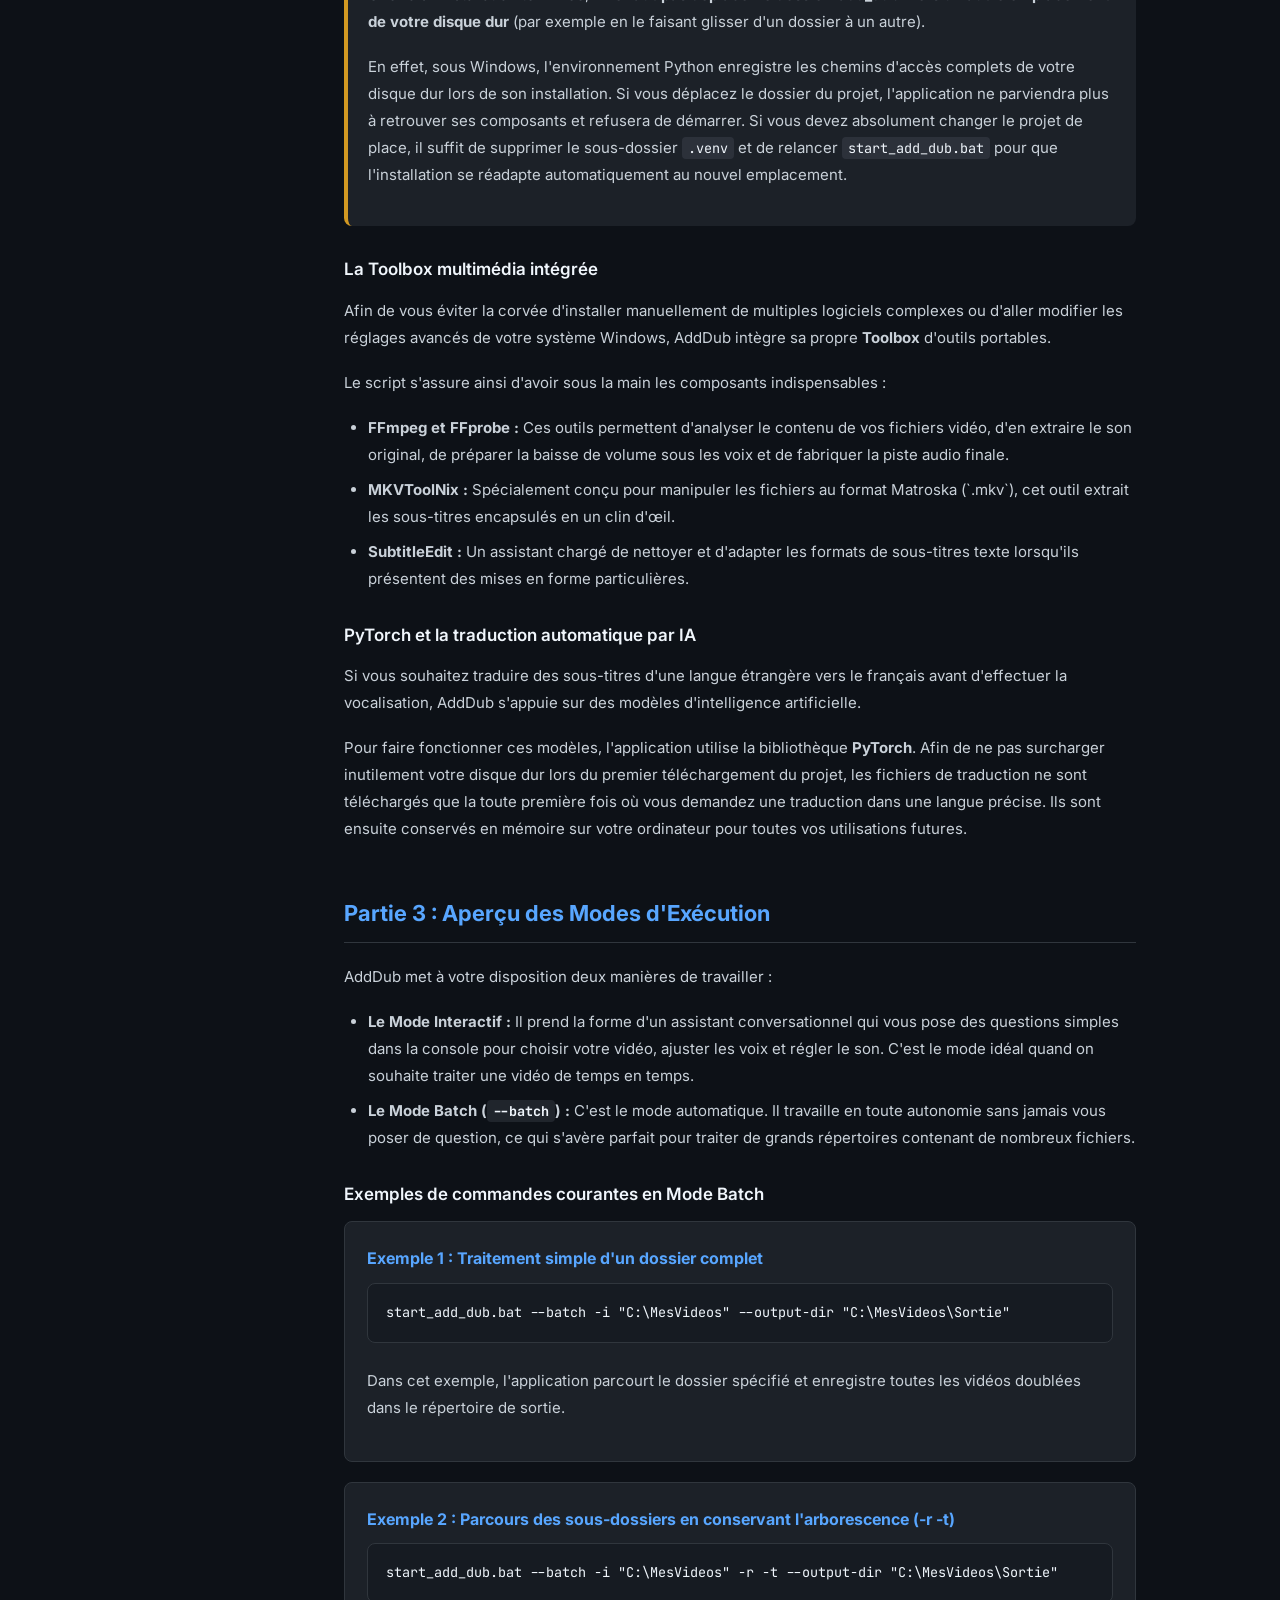
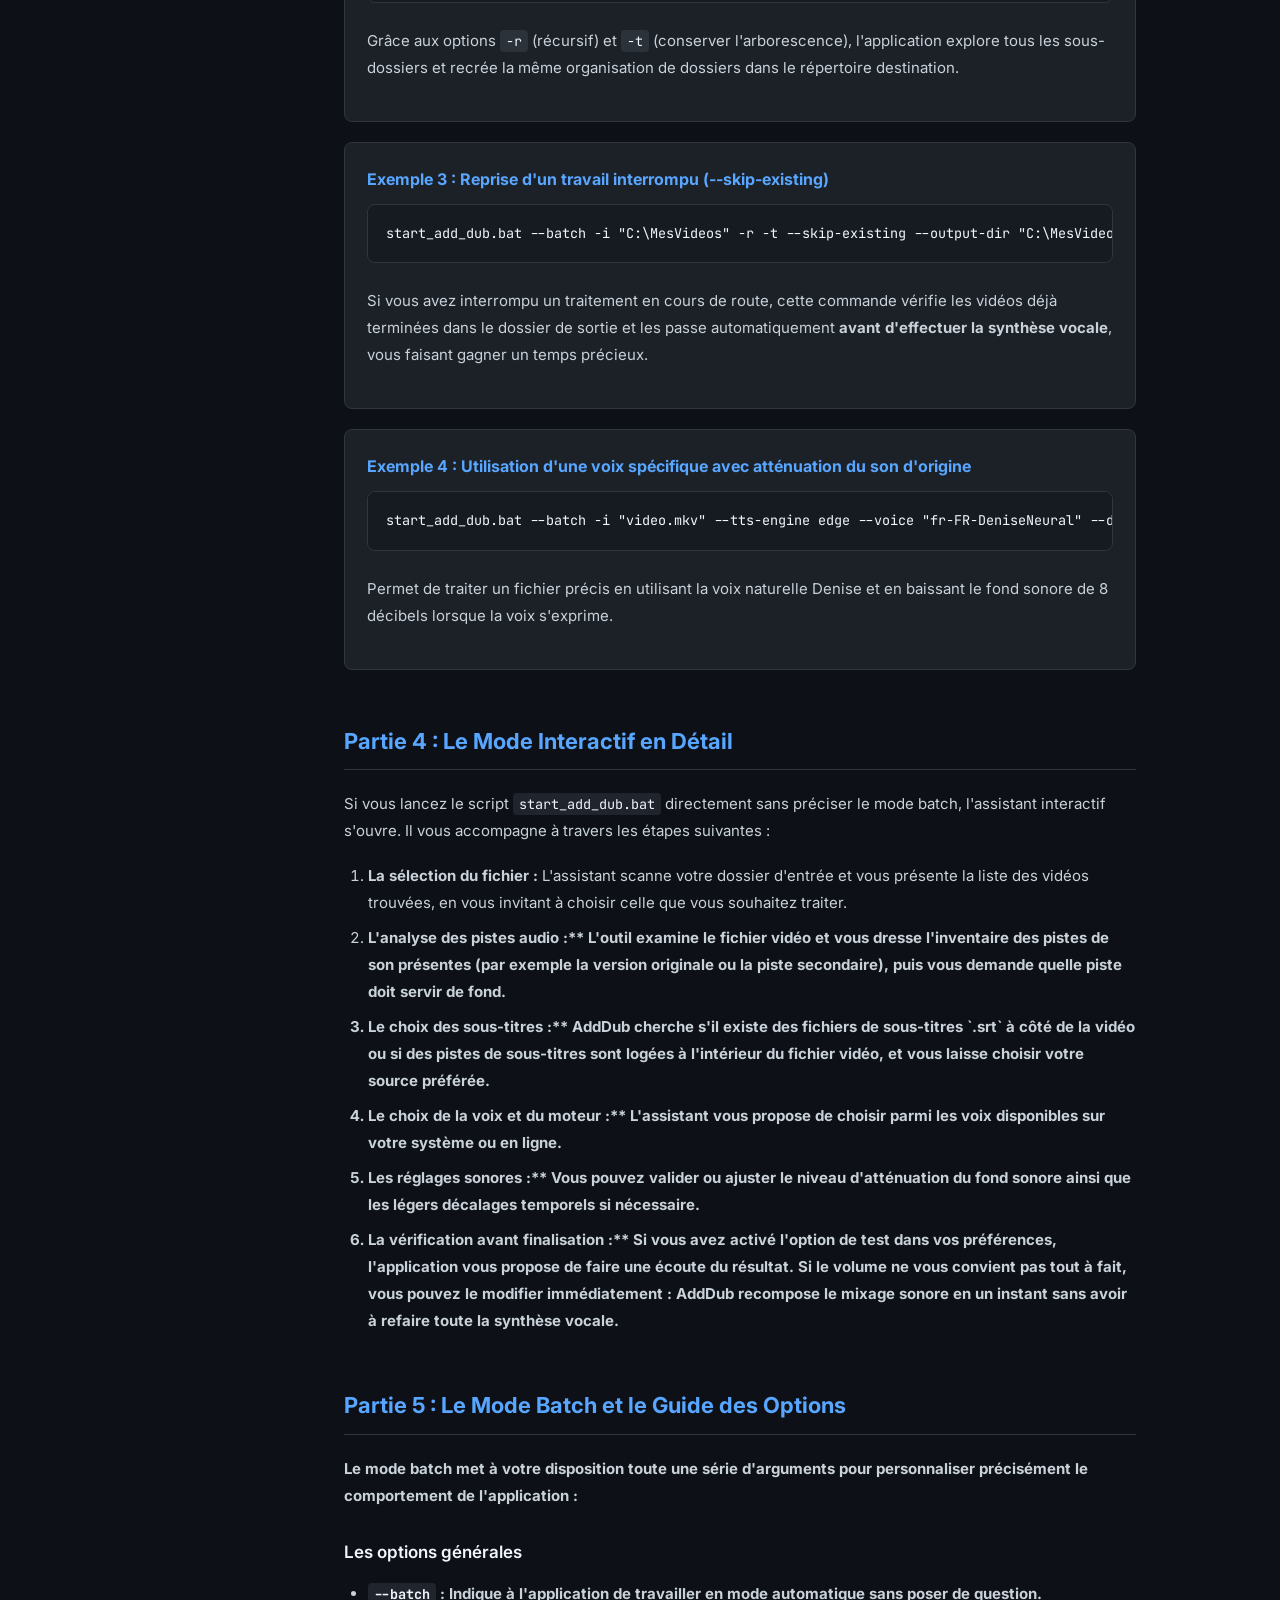
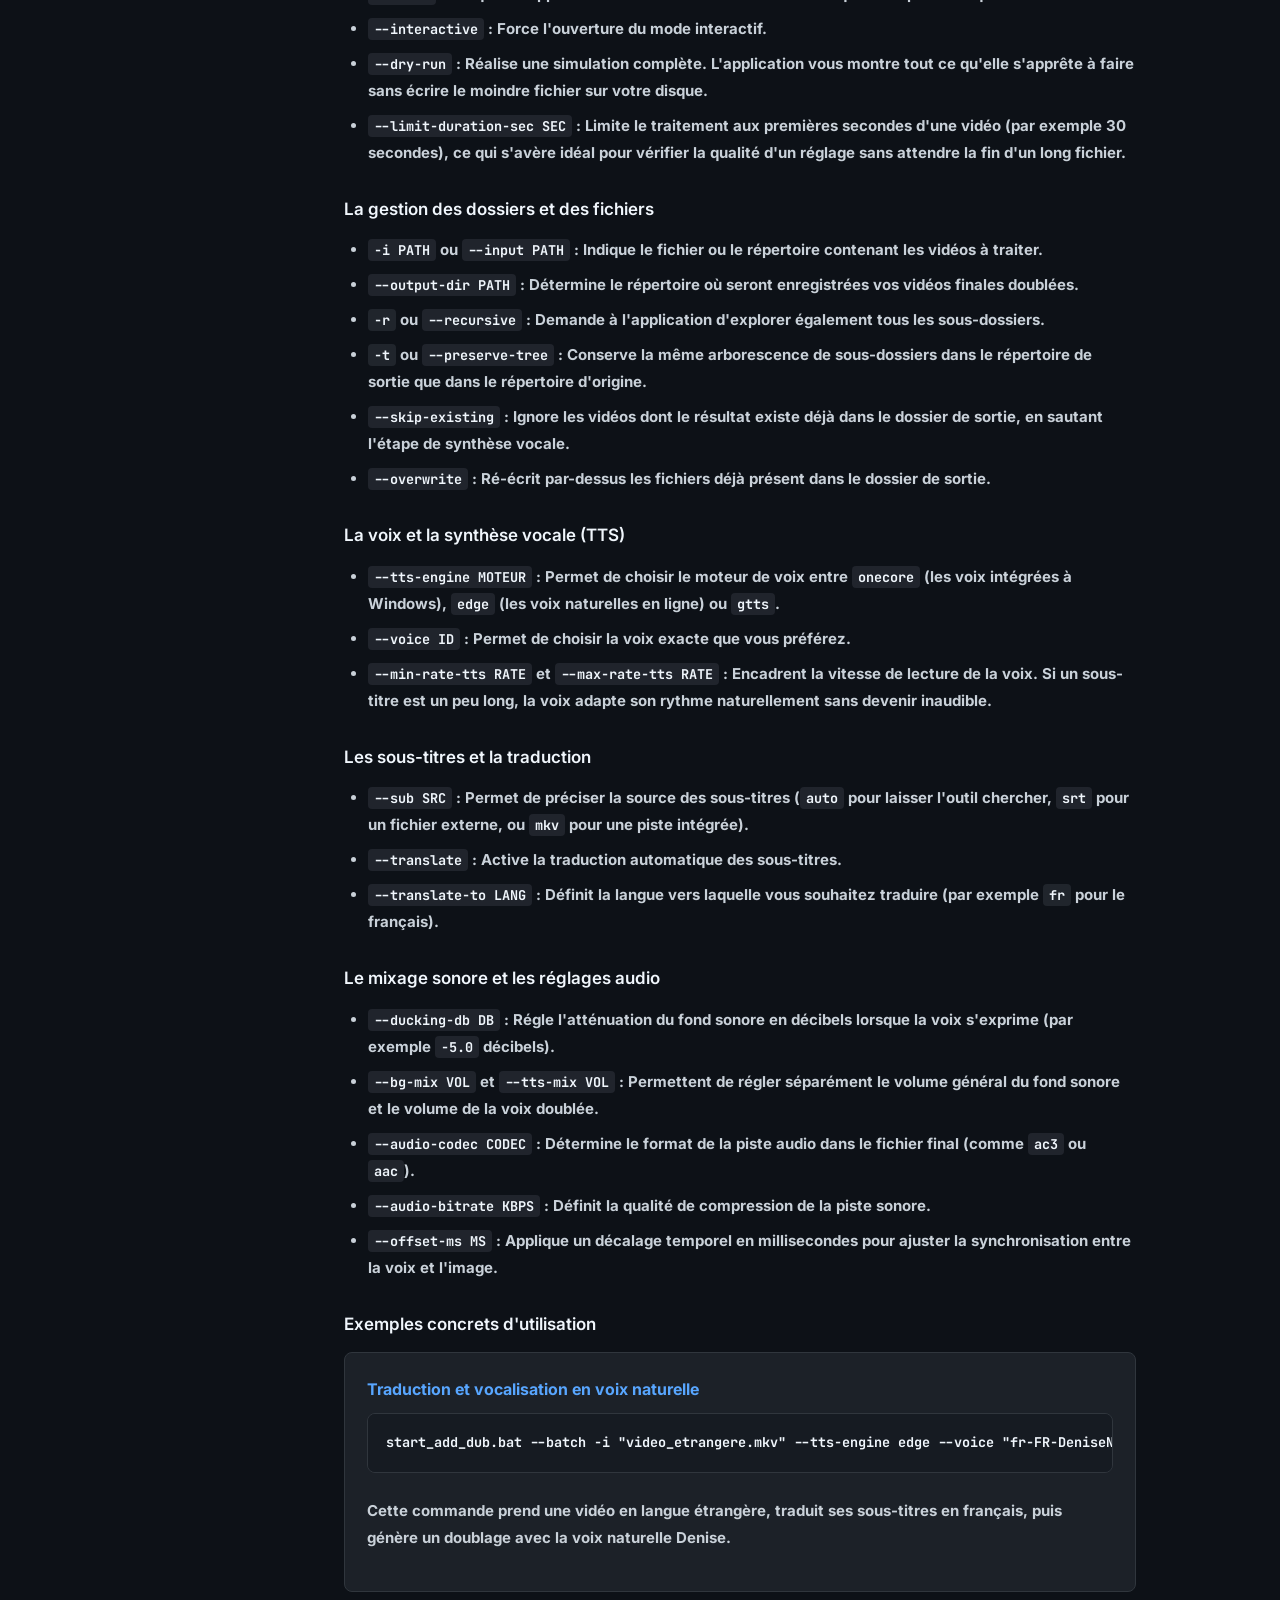
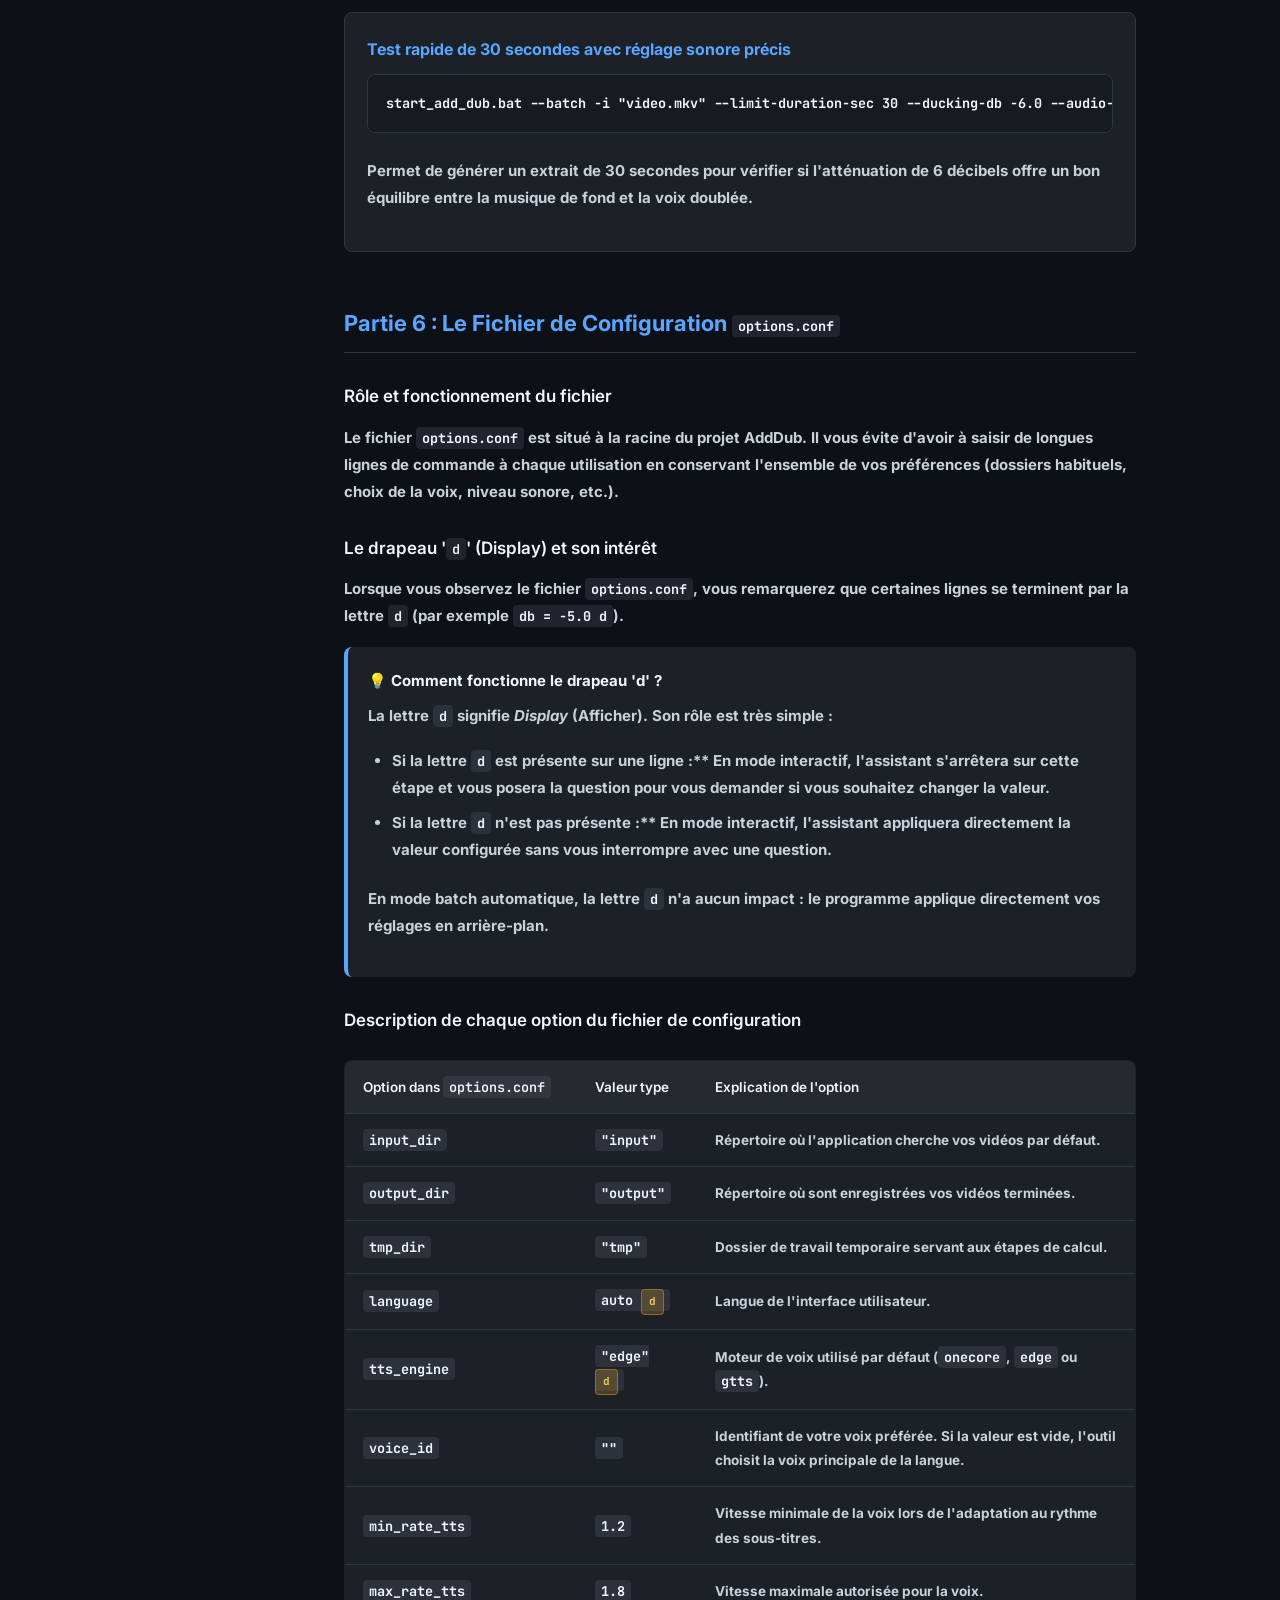
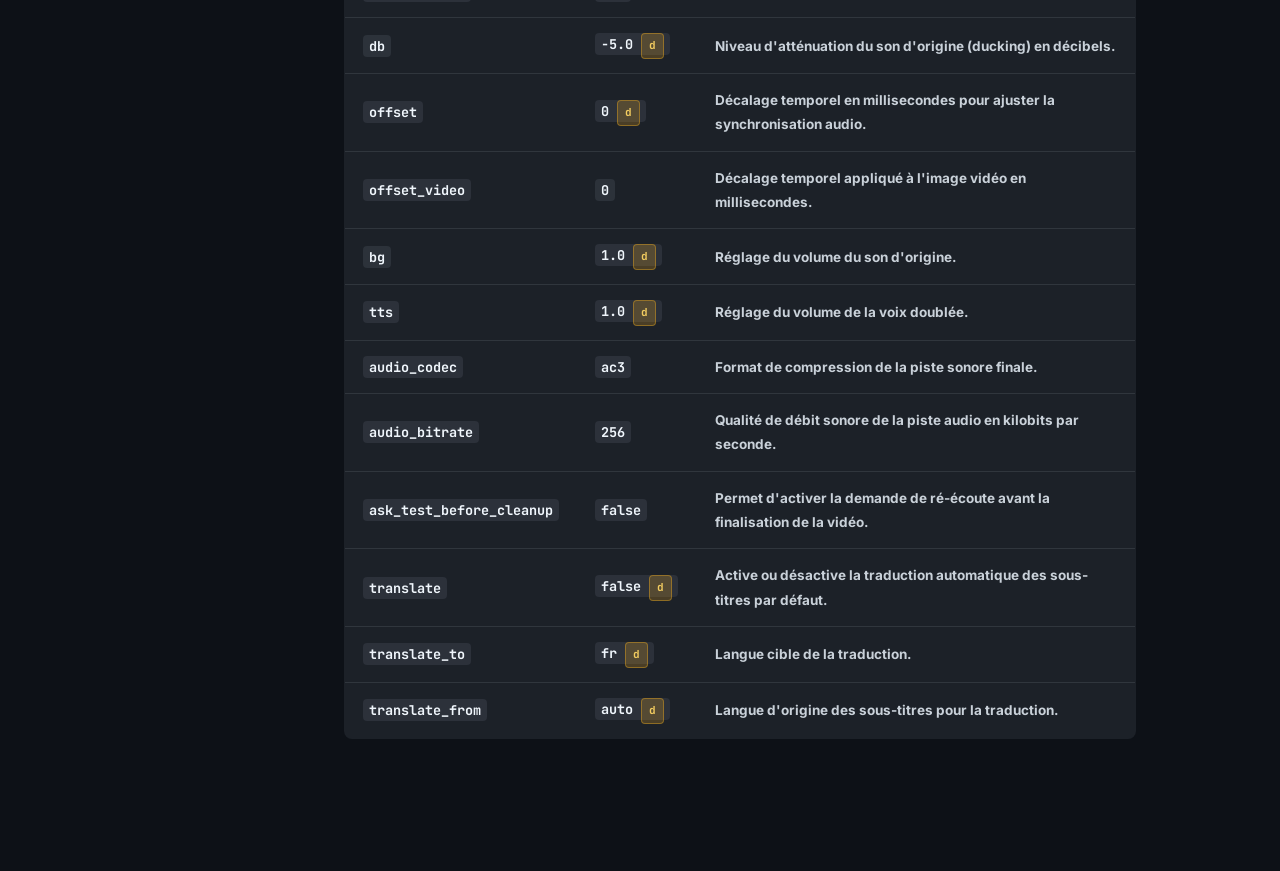
==== commit be8bf8e0: "docs: Add explicit GitHub repository links and button to index.html" ====
--- a/index.html
+++ b/index.html
@@ -290,8 +290,17 @@
 
     <!-- Sidebar Navigation -->
     <aside class="sidebar">
-        <div class="sidebar-brand">
-            AddDub Manuel <span>v2.0</span>
+        <a href="https://github.com/Jobijoba2000/add_dub" target="_blank" style="text-decoration: none;">
+            <div class="sidebar-brand">
+                AddDub Manuel <span>v2.0</span>
+            </div>
+        </a>
+
+        <div style="margin-bottom: 20px;">
+            <a href="https://github.com/Jobijoba2000/add_dub" target="_blank" style="display: flex; align-items: center; justify-content: center; gap: 8px; background: rgba(88, 166, 255, 0.12); color: var(--accent-blue); border: 1px solid rgba(88, 166, 255, 0.3); padding: 8px 12px; border-radius: 6px; font-size: 13px; font-weight: 600; text-decoration: none; transition: all 0.2s ease;">
+                <svg height="16" width="16" viewBox="0 0 16 16" fill="currentColor"><path d="M8 0C3.58 0 0 3.58 0 8c0 3.54 2.29 6.53 5.47 7.59.4.07.55-.17.55-.38 0-.19-.01-.82-.01-1.49-2.01.37-2.53-.49-2.69-.94-.09-.23-.48-.94-.82-1.13-.28-.15-.68-.52-.01-.53.63-.01 1.08.58 1.23.82.72 1.21 1.87.87 2.33.66.07-.52.28-.87.51-1.07-1.78-.2-3.64-.89-3.64-3.95 0-.87.31-1.59.82-2.15-.08-.2-.36-1.02.08-2.12 0 0 .67-.21 2.2.82.64-.18 1.32-.27 2-.27.68 0 1.36.09 2 .27 1.53-1.04 2.2-.82 2.2-.82.44 1.1.16 1.92.08 2.12.51.56.82 1.28.82 2.15 0 3.07-1.87 3.75-3.65 3.95.29.25.54.73.54 1.48 0 1.07-.01 1.93-.01 2.2 0 .21.15.46.55.38A8.013 8.013 0 0016 8c0-4.42-3.58-8-8-8z"></path></svg>
+                Voir le dépôt GitHub
+            </a>
         </div>
 
         <div class="search-box">
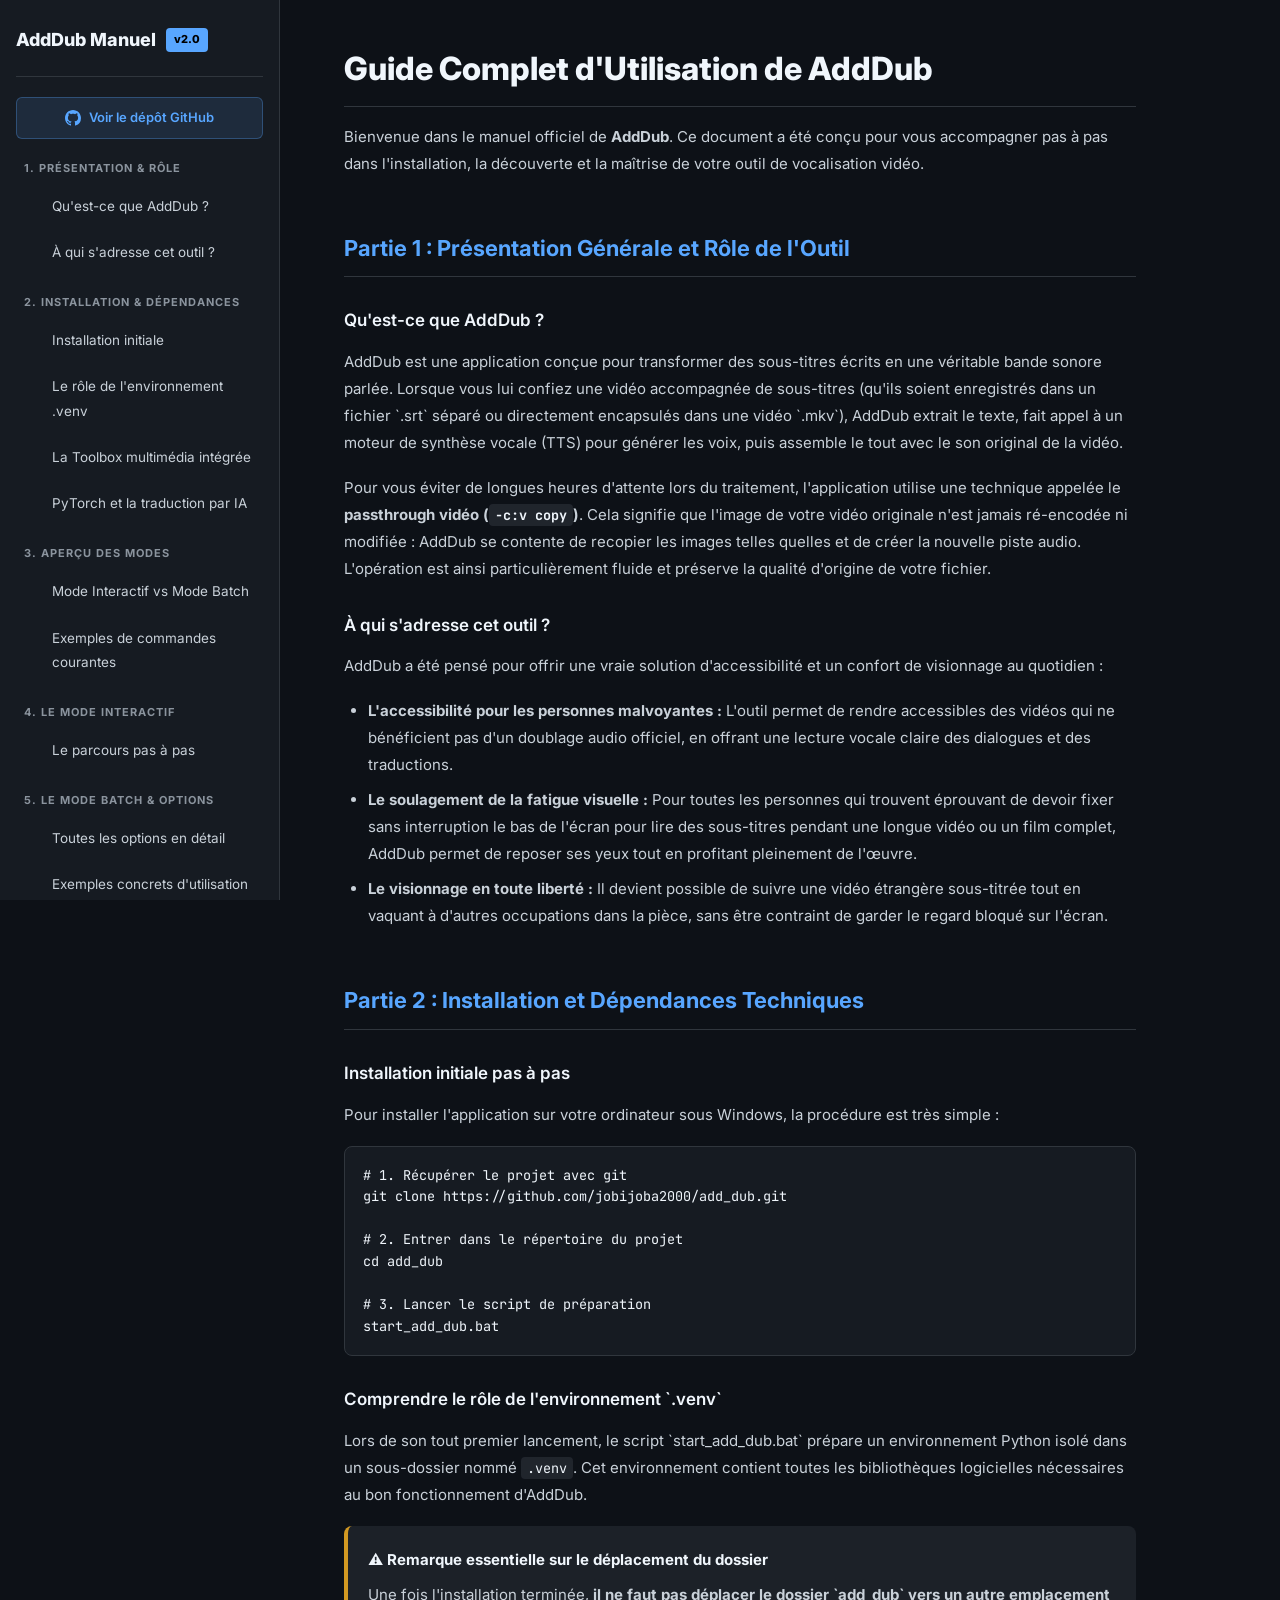
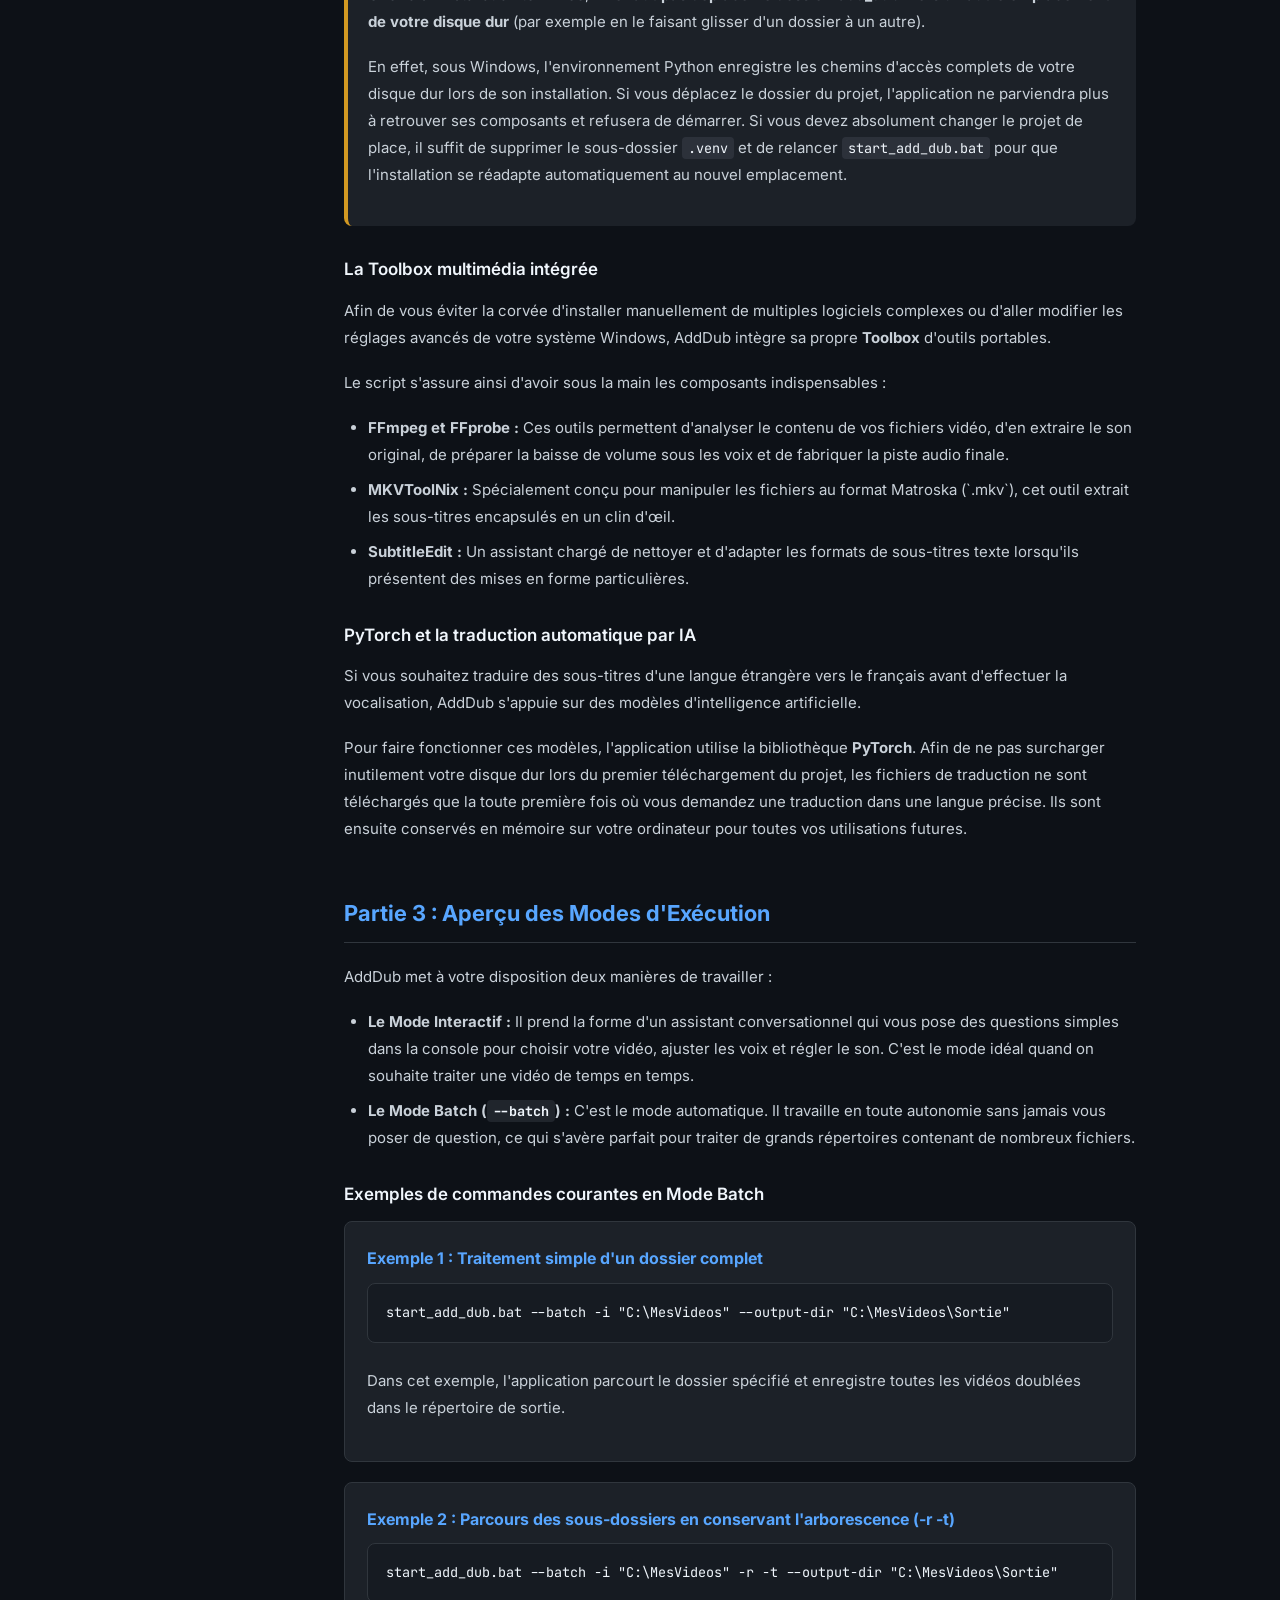
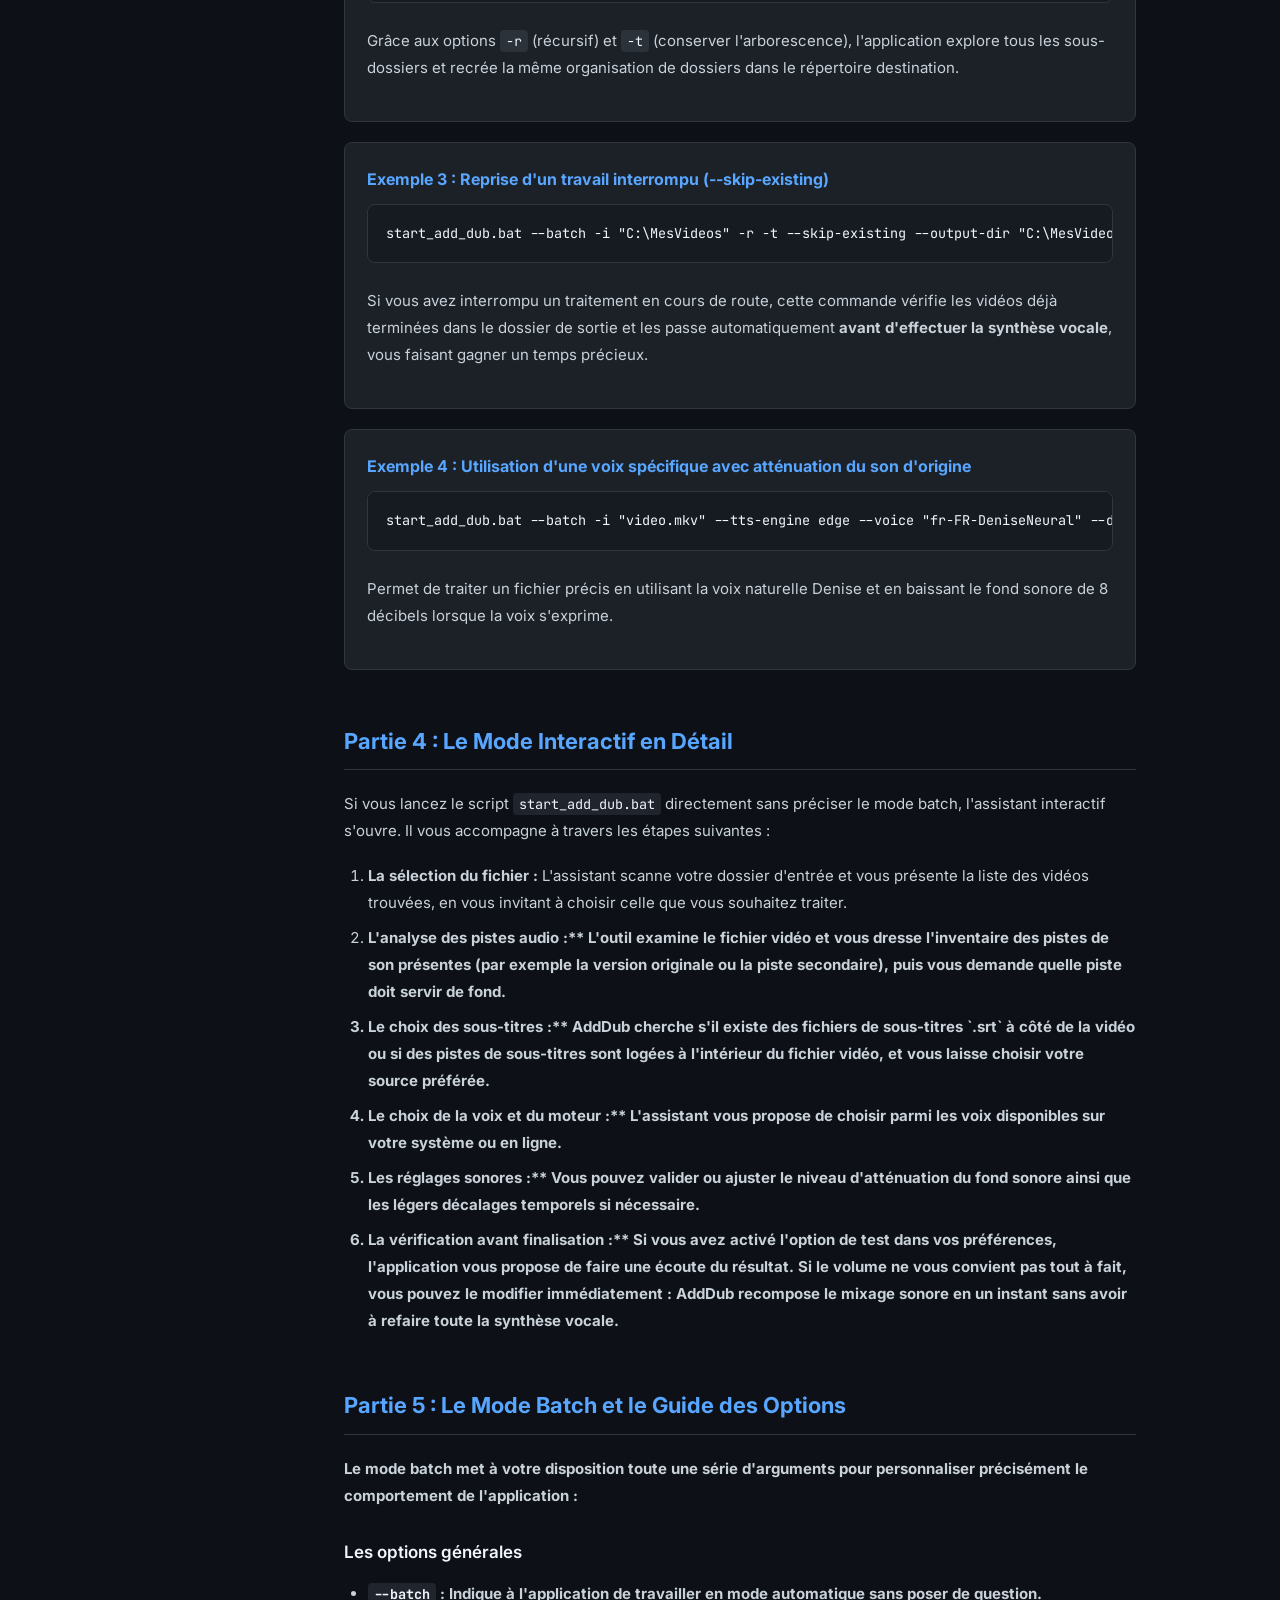
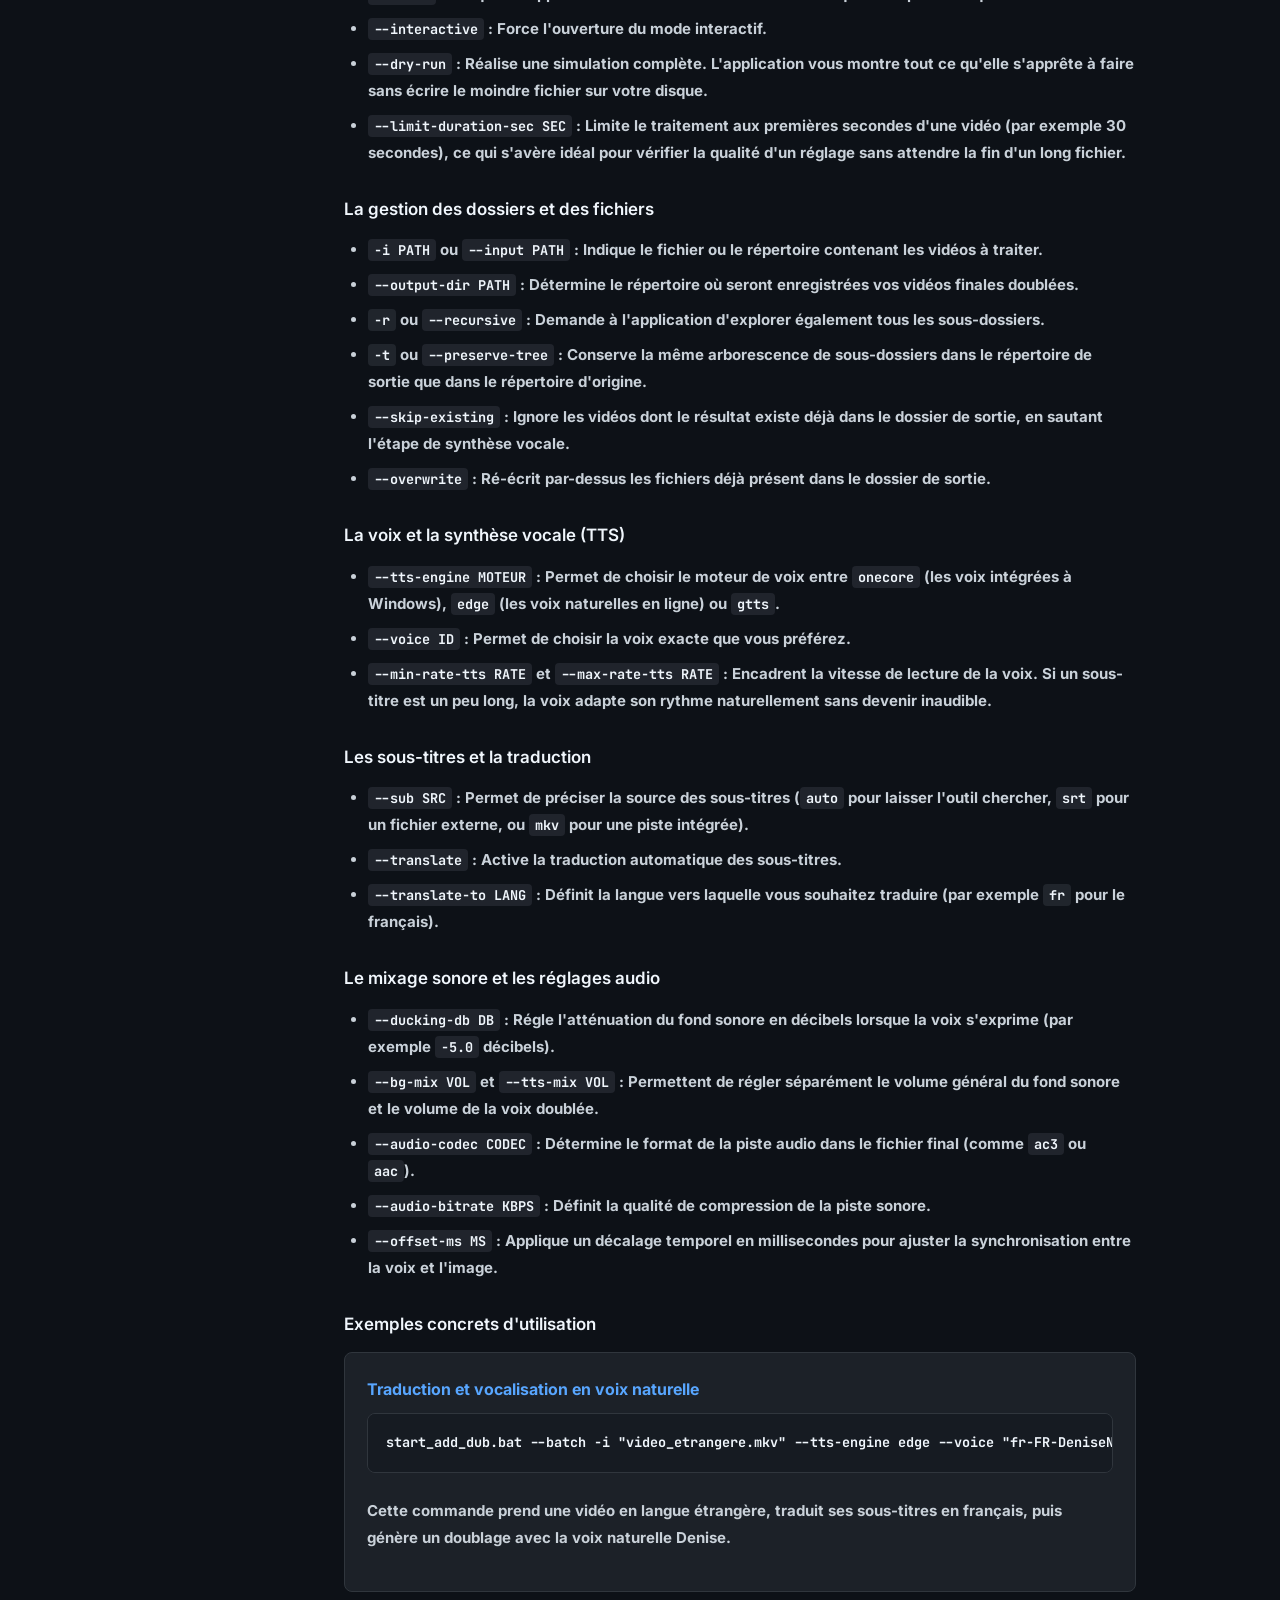
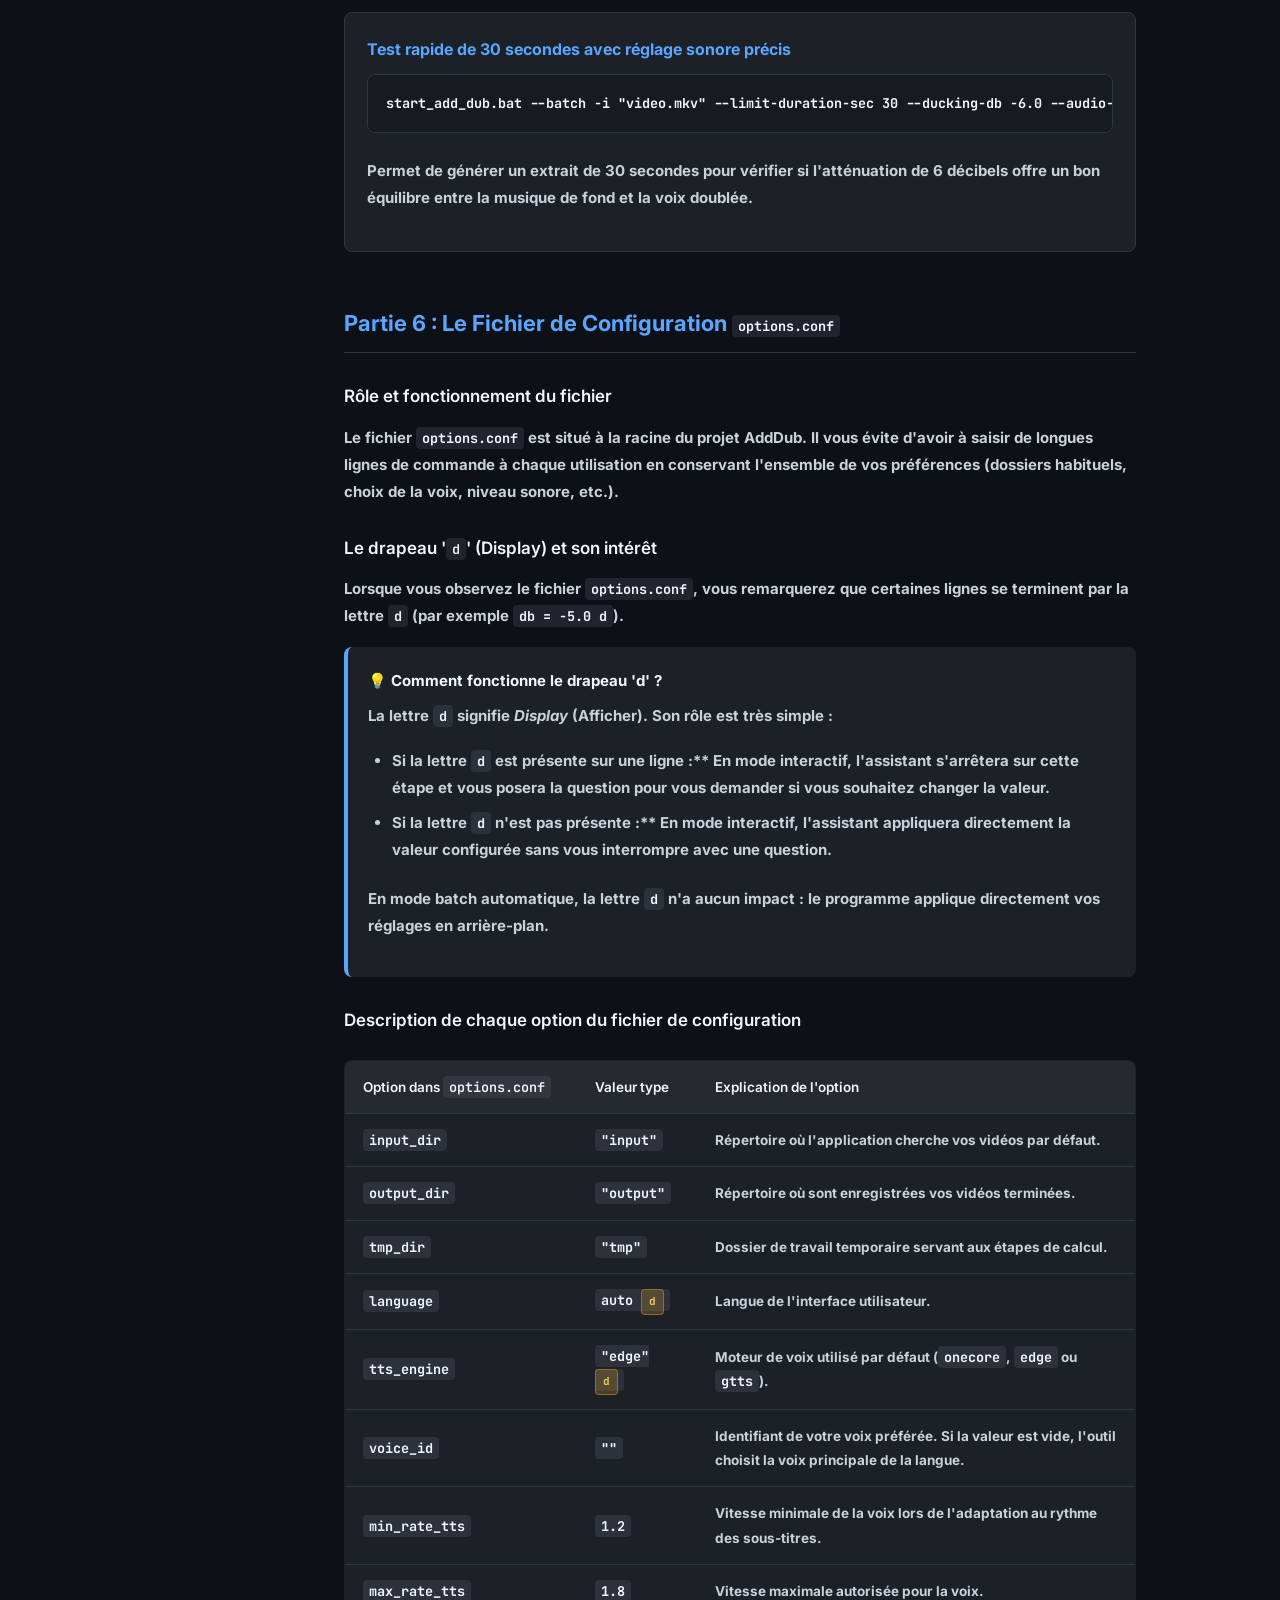
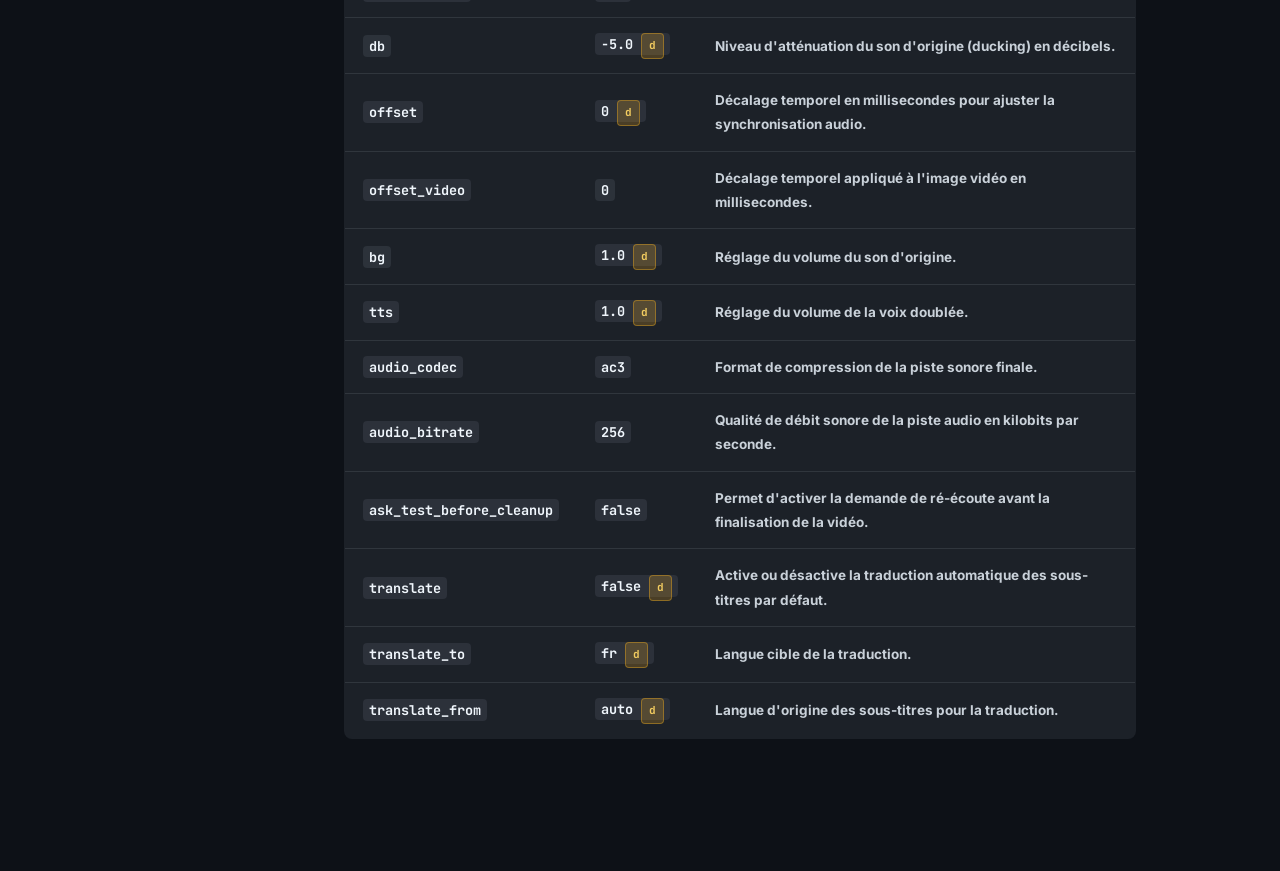
==== commit bbc04529: "docs: Remove unused search box from sidebar in index.html" ====
--- a/index.html
+++ b/index.html
@@ -93,25 +93,6 @@
             font-weight: 800;
         }
 
-        .search-box {
-            margin-bottom: 20px;
-        }
-
-        .search-box input {
-            width: 100%;
-            background: var(--bg-dark);
-            border: 1px solid var(--border-color);
-            border-radius: 6px;
-            padding: 8px 12px;
-            color: var(--text-main);
-            font-size: 13px;
-            outline: none;
-        }
-
-        .search-box input:focus {
-            border-color: var(--accent-blue);
-        }
-
         .nav-group-title {
             font-size: 11px;
             font-weight: 700;
@@ -303,10 +284,6 @@
             </a>
         </div>
 
-        <div class="search-box">
-            <input type="text" id="docSearch" placeholder="Rechercher..." onkeyup="filterNav()">
-        </div>
-
         <div class="nav-group-title">1. Présentation & Rôle</div>
         <ul class="nav-items">
             <li><a href="#part1-presentation">Qu'est-ce que AddDub ?</a></li>
@@ -639,16 +616,5 @@
             </tbody>
         </table>
     </main>
-
-    <script>
-        function filterNav() {
-            const query = document.getElementById('docSearch').value.toLowerCase();
-            const links = document.querySelectorAll('.nav-items a');
-            links.forEach(link => {
-                const text = link.textContent.toLowerCase();
-                link.parentElement.style.display = text.includes(query) ? 'block' : 'none';
-            });
-        }
-    </script>
 </body>
 </html>
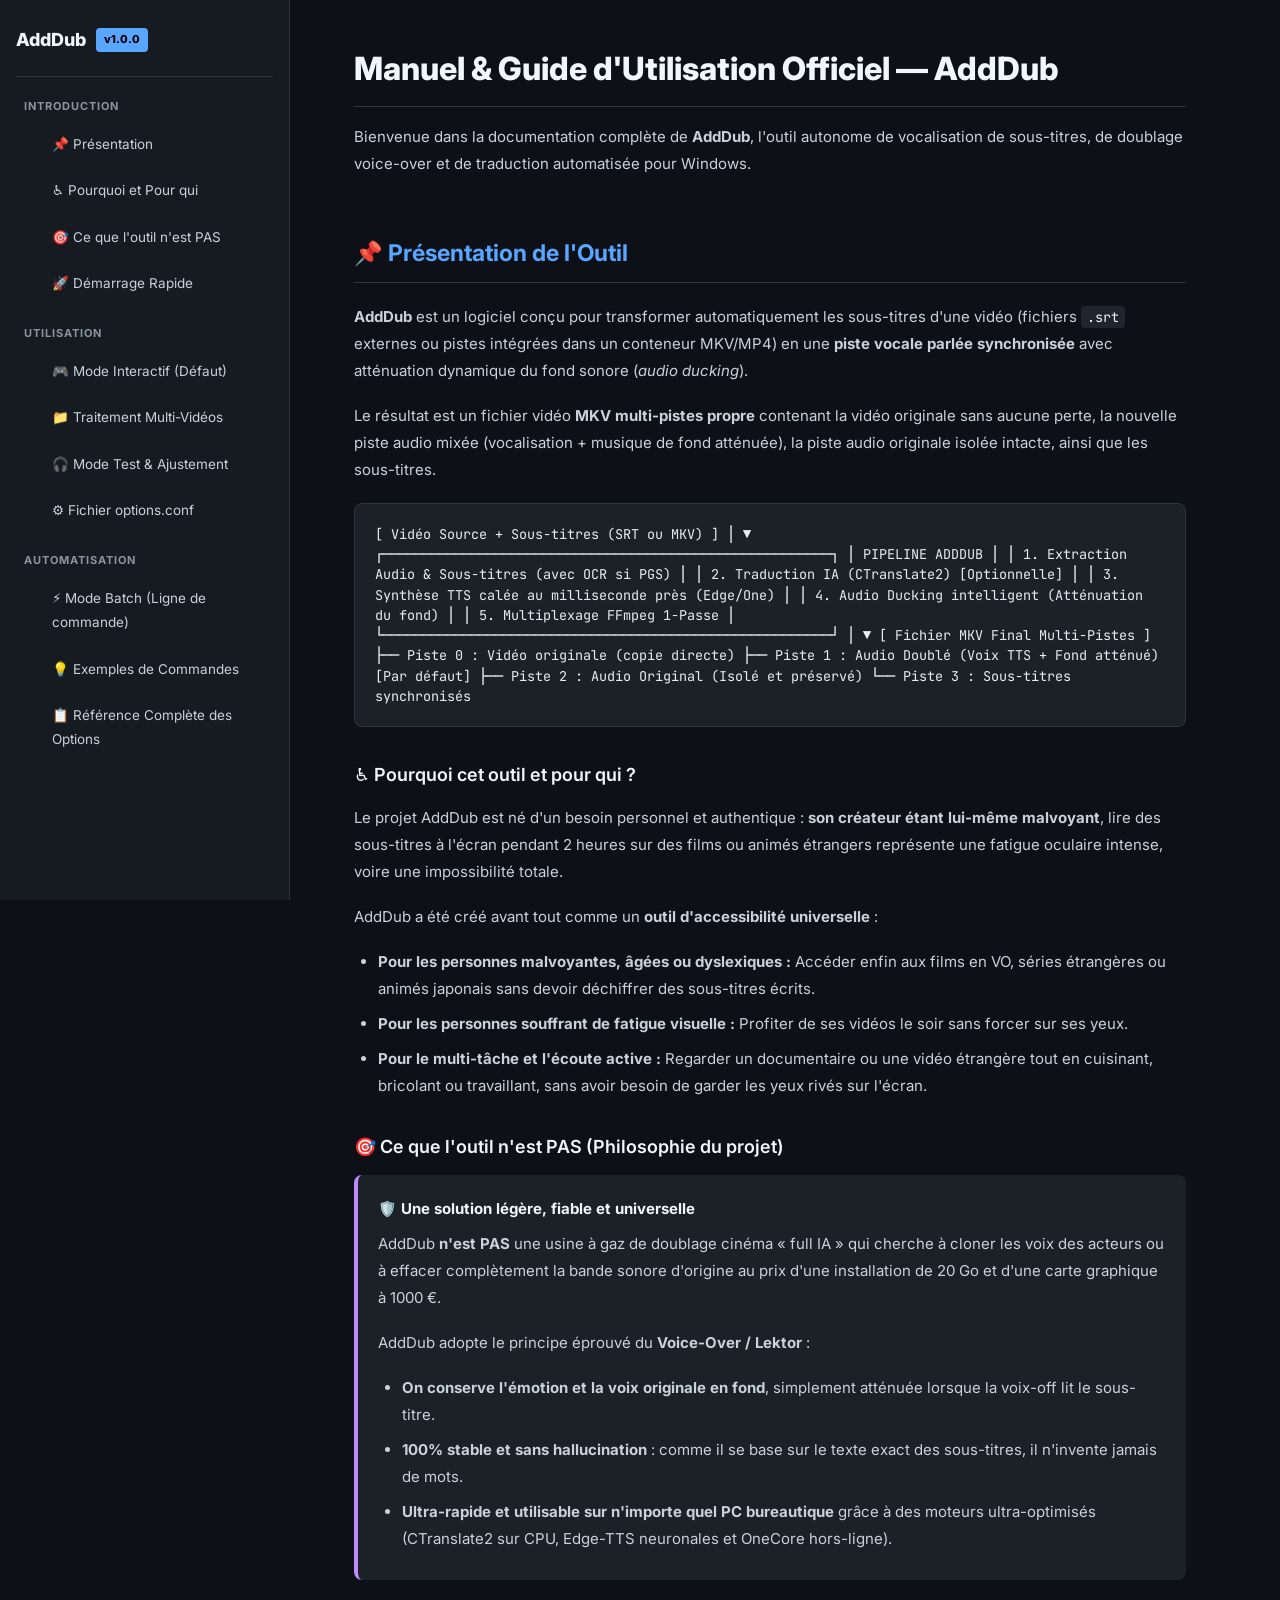
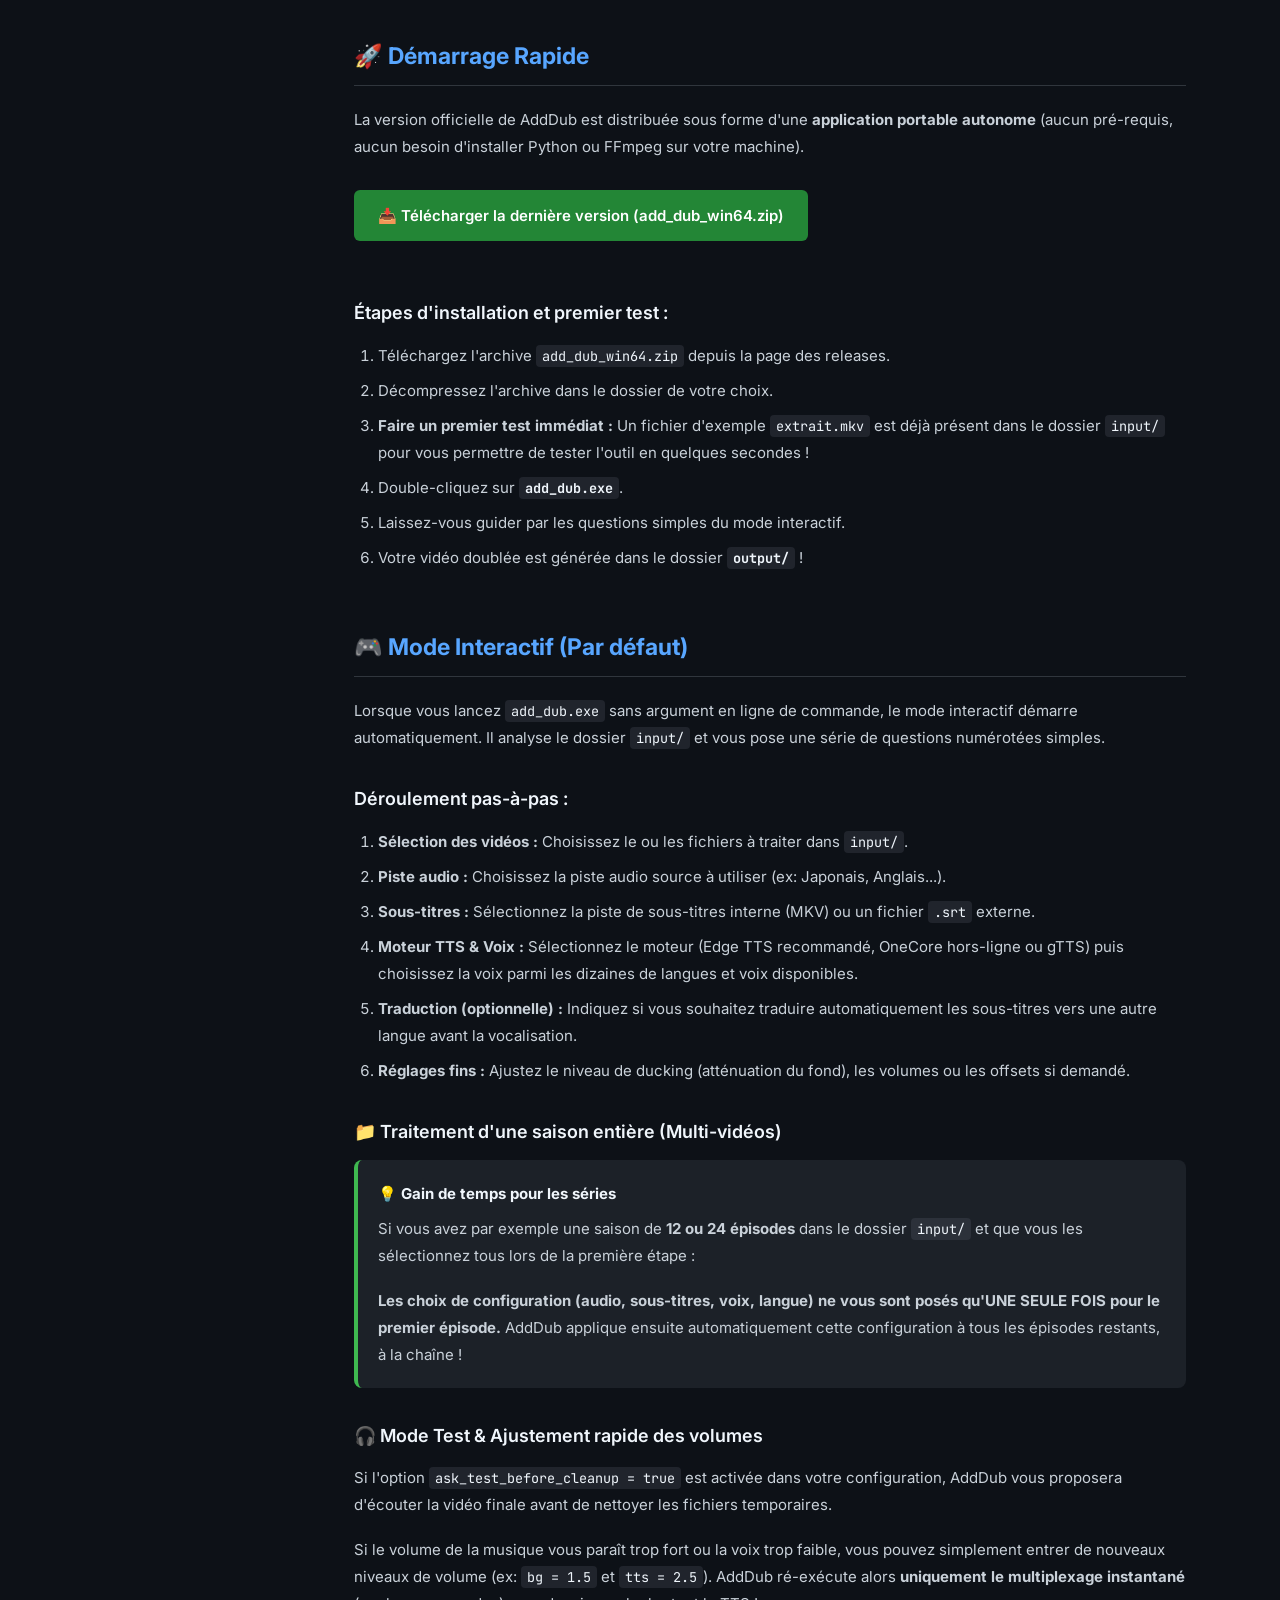
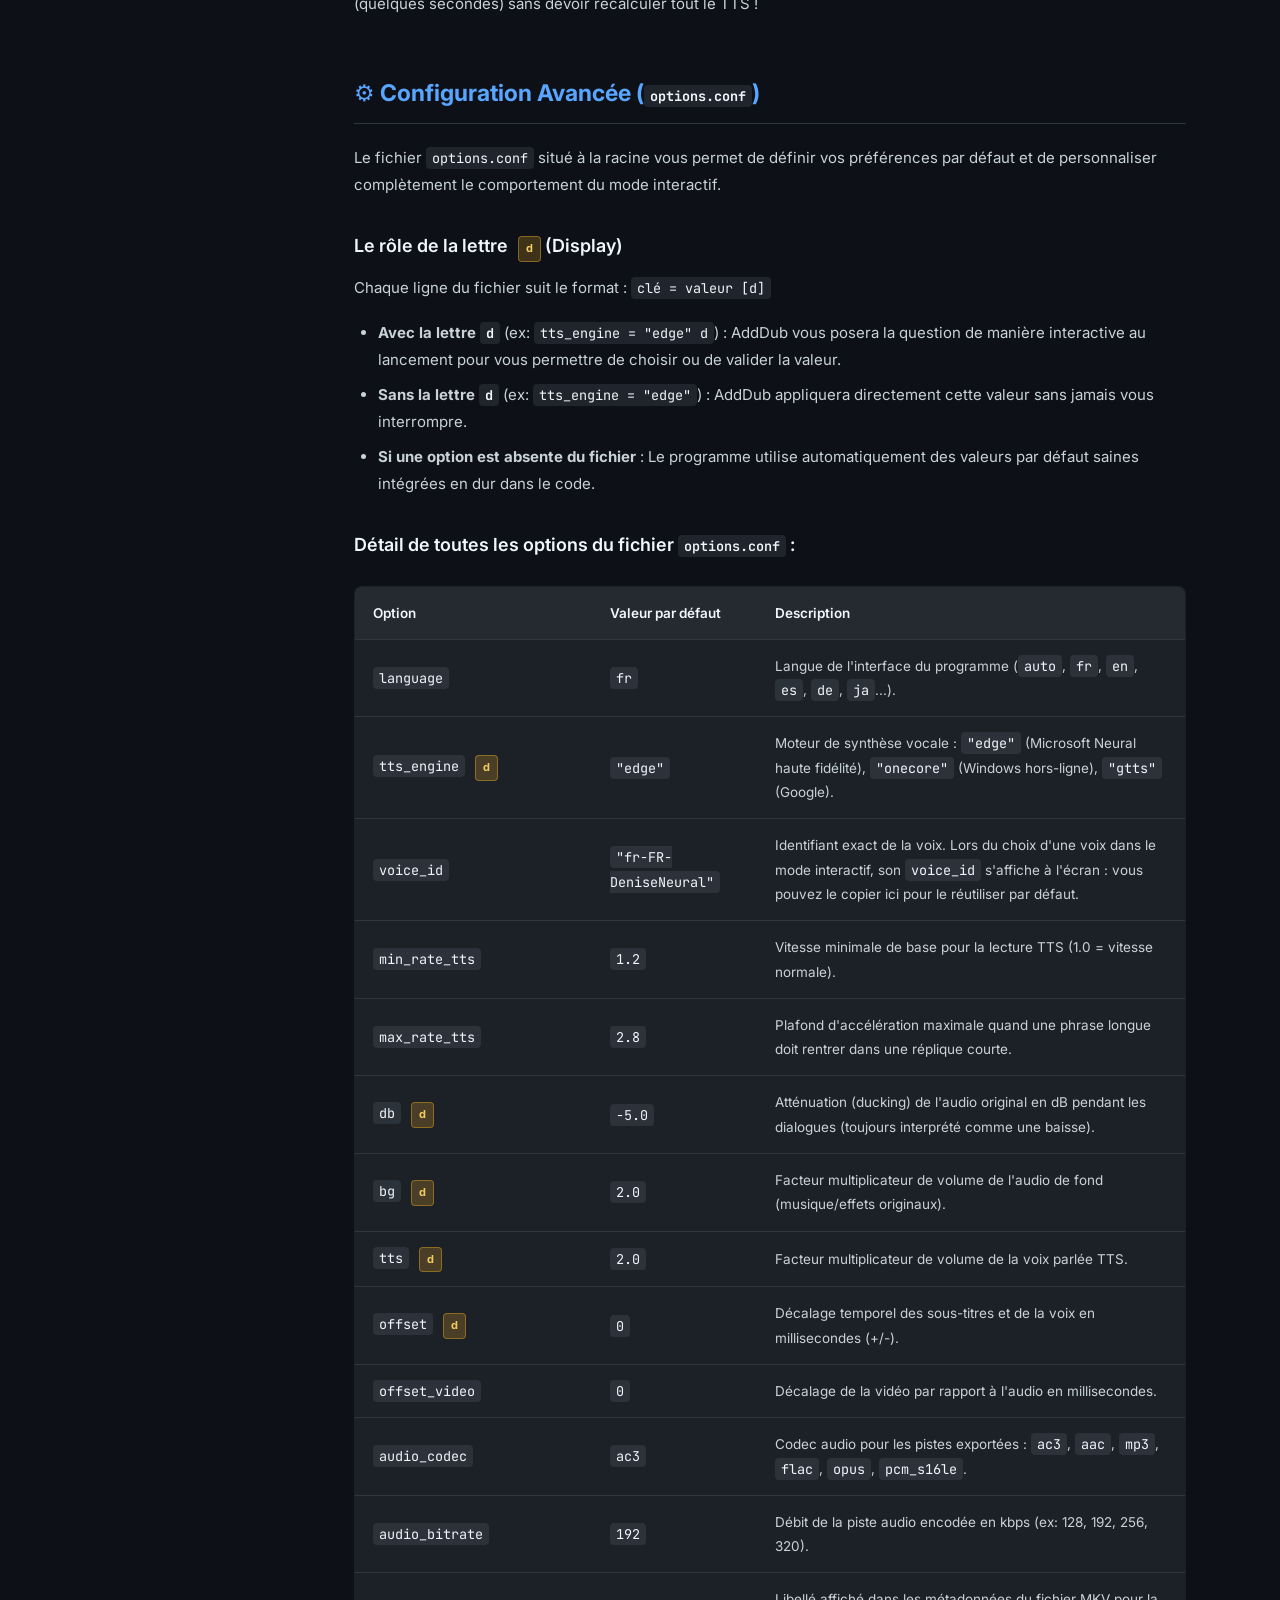
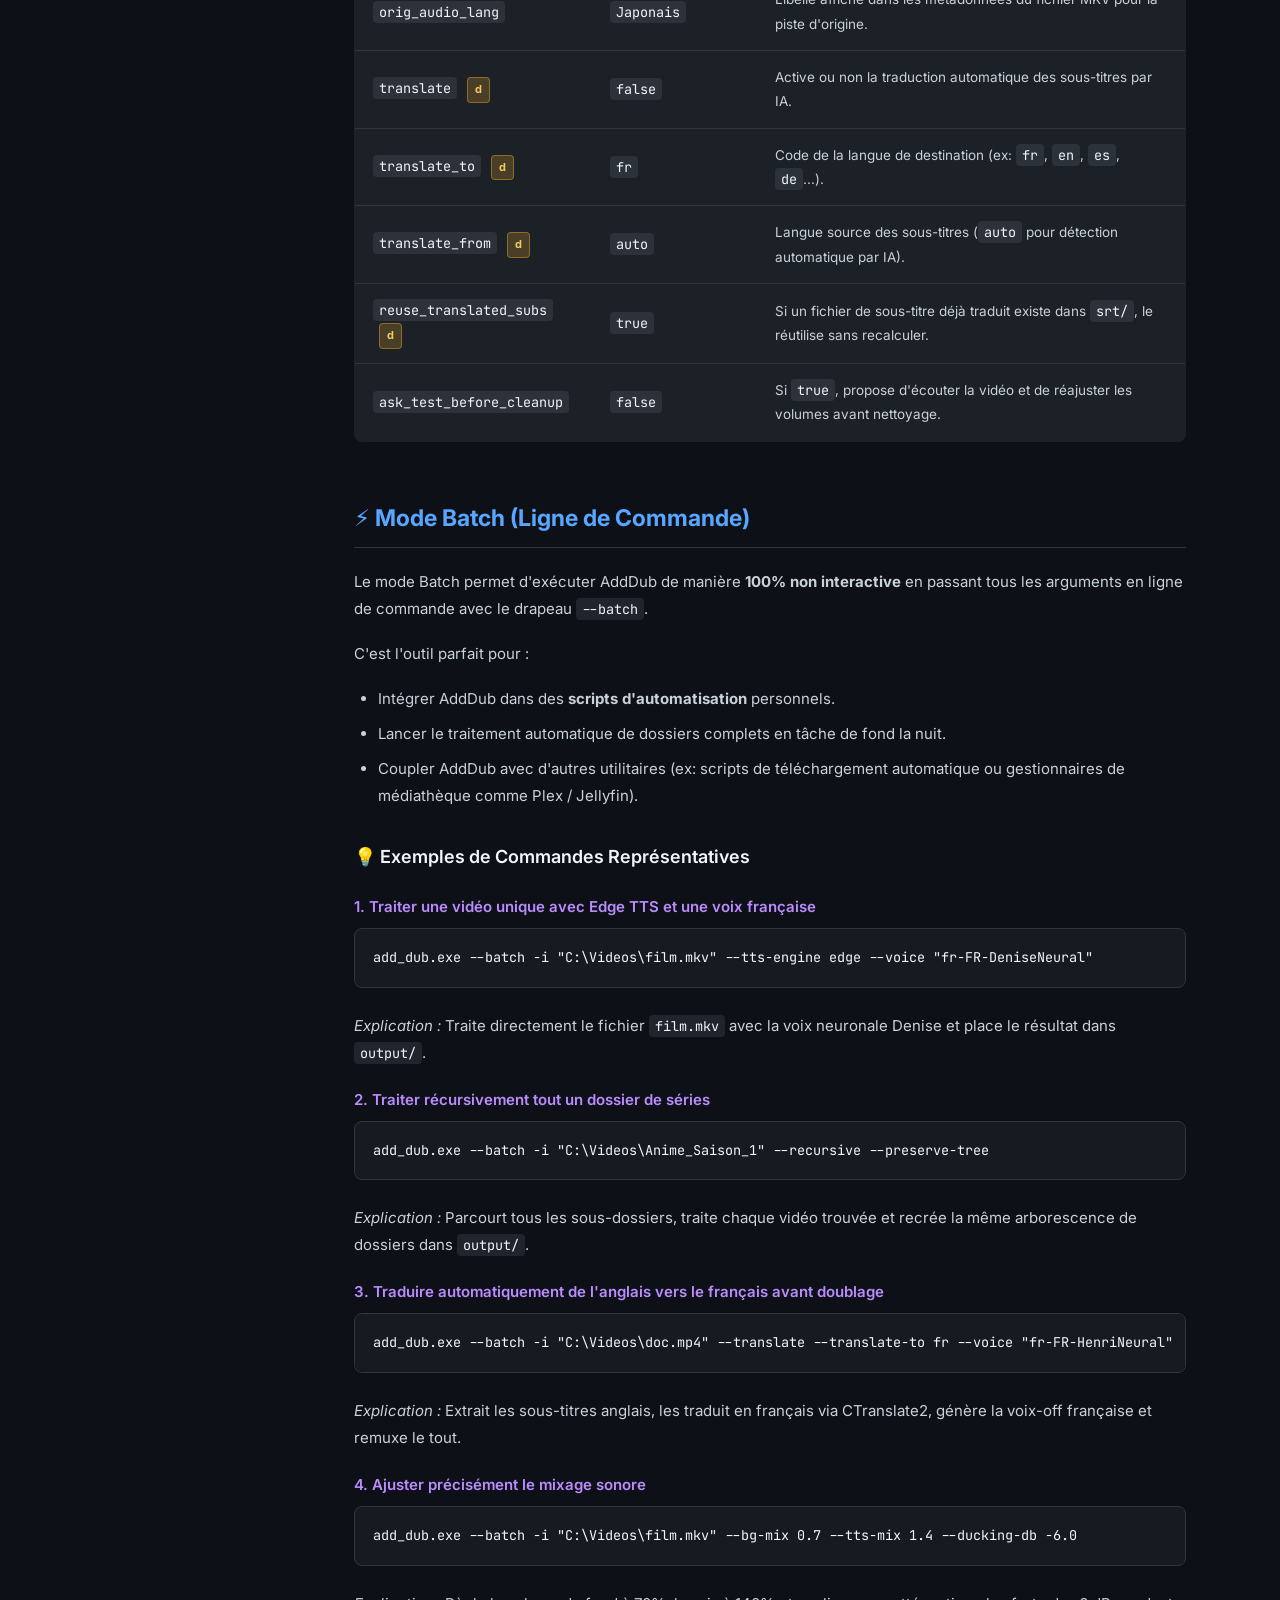
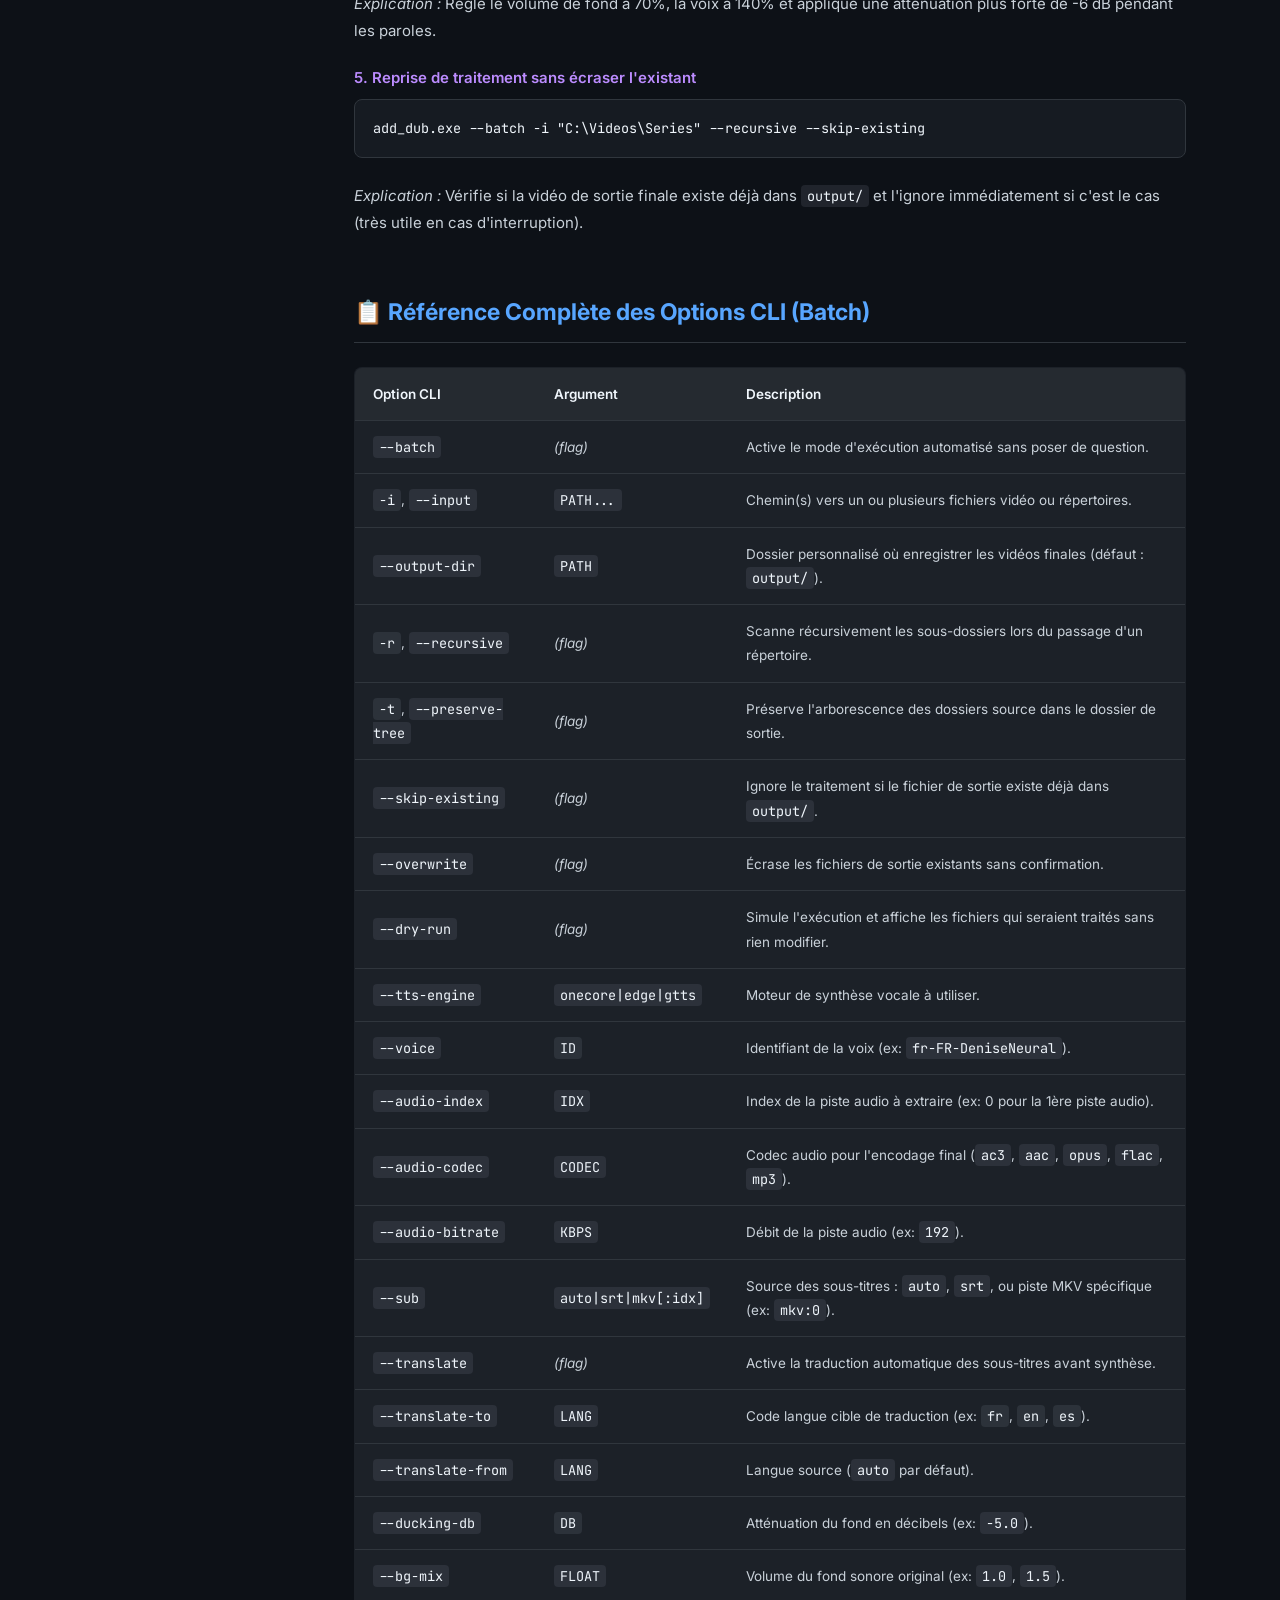
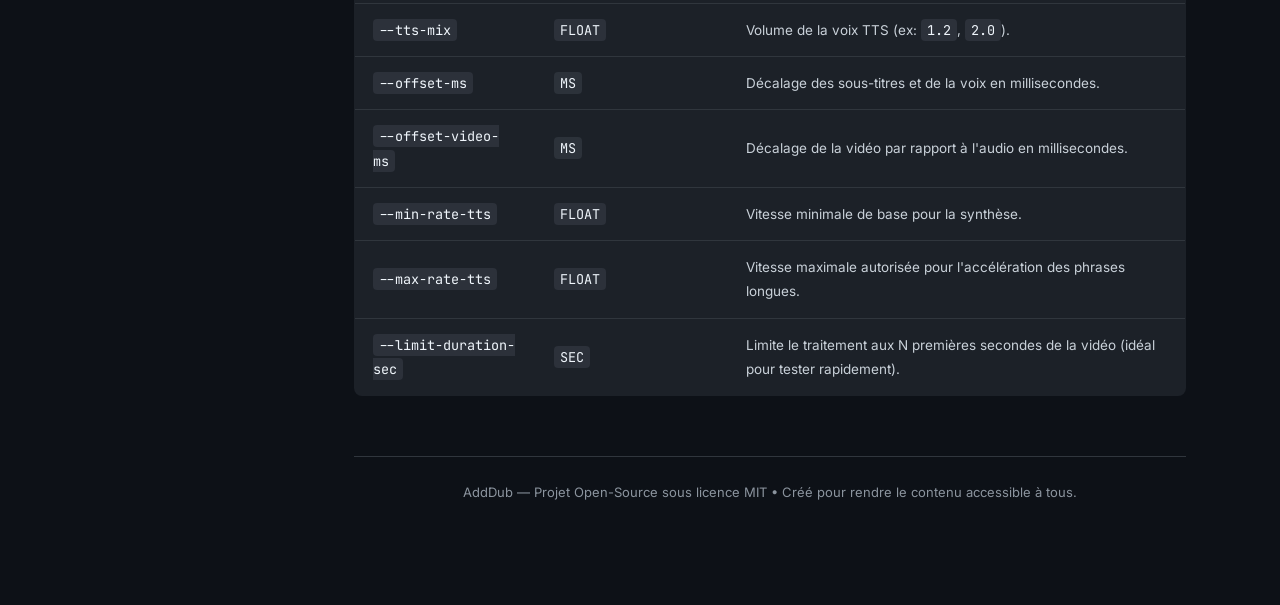
==== commit 2eeb07d5: "docs: refonte complete de la documentation officielle (index.html)" ====
--- a/index.html
+++ b/index.html
@@ -3,10 +3,10 @@
 <head>
     <meta charset="UTF-8">
     <meta name="viewport" content="width=device-width, initial-scale=1.0">
-    <title>Manuel & Guide d'Utilisation — AddDub</title>
+    <title>Manuel & Documentation Officielle — AddDub</title>
     <link rel="preconnect" href="https://fonts.googleapis.com">
     <link rel="preconnect" href="https://fonts.gstatic.com" crossorigin>
-    <link href="https://fonts.googleapis.com/css2?family=Inter:wght@300;400;500;600;700&family=JetBrains+Mono:wght@400;500&display=swap" rel="stylesheet">
+    <link href="https://fonts.googleapis.com/css2?family=Inter:wght@300;400;500;600;700;800&family=JetBrains+Mono:wght@400;500;600&display=swap" rel="stylesheet">
     <style>
         :root {
             --bg-dark: #0d1117;
@@ -43,7 +43,7 @@
             font-family: 'JetBrains Mono', monospace;
         }
 
-        /* Custom Subtle Scrollbar */
+        /* Scrollbar */
         ::-webkit-scrollbar {
             width: 8px;
             height: 8px;
@@ -61,7 +61,7 @@
 
         /* Sidebar Navigation */
         aside.sidebar {
-            width: 280px;
+            width: 290px;
             flex-shrink: 0;
             background-color: var(--bg-sidebar);
             border-right: 1px solid var(--border-color);
@@ -126,7 +126,7 @@
             flex: 1;
             min-width: 0;
             padding: 48px 64px 100px;
-            max-width: 920px;
+            max-width: 960px;
         }
 
         h1 {
@@ -140,20 +140,27 @@
         }
 
         h2 {
-            font-size: 22px;
+            font-size: 23px;
             font-weight: 700;
             color: var(--accent-blue);
-            margin: 52px 0 20px;
+            margin: 56px 0 20px;
             padding-bottom: 8px;
             border-bottom: 1px solid var(--border-color);
             scroll-margin-top: 30px;
         }
 
         h3 {
-            font-size: 17px;
+            font-size: 18px;
             font-weight: 600;
             color: var(--text-heading);
-            margin: 28px 0 12px;
+            margin: 32px 0 12px;
+        }
+
+        h4 {
+            font-size: 15px;
+            font-weight: 600;
+            color: var(--accent-purple);
+            margin: 20px 0 8px;
         }
 
         p {
@@ -170,6 +177,26 @@
         li {
             margin-bottom: 8px;
             font-size: 15px;
+        }
+
+        /* Buttons & Badges */
+        .btn-download {
+            display: inline-flex;
+            align-items: center;
+            gap: 10px;
+            background: #238636;
+            color: #fff;
+            padding: 12px 24px;
+            border-radius: 6px;
+            font-weight: 600;
+            font-size: 15px;
+            text-decoration: none;
+            margin: 12px 0 24px;
+            transition: background 0.2s ease;
+        }
+
+        .btn-download:hover {
+            background: #2ea043;
         }
 
         /* Code & Callouts */
@@ -208,12 +235,16 @@
         .callout-info { border-left-color: var(--accent-blue); }
         .callout-tip { border-left-color: var(--accent-green); }
         .callout-warning { border-left-color: var(--accent-orange); }
+        .callout-purple { border-left-color: var(--accent-purple); }
 
         .callout-title {
             font-weight: 700;
             margin-bottom: 8px;
             font-size: 15px;
             color: var(--text-heading);
+            display: flex;
+            align-items: center;
+            gap: 8px;
         }
 
         /* Documentation Table */
@@ -249,21 +280,32 @@
             border-radius: 4px;
             font-size: 11px;
             font-weight: 700;
-        }
-
-        .step-block {
+            margin-left: 6px;
+        }
+
+        .diagram-box {
             background: var(--bg-card);
             border: 1px solid var(--border-color);
             border-radius: 8px;
-            padding: 22px;
-            margin-bottom: 20px;
-        }
-
-        .step-title {
-            font-weight: 700;
-            color: var(--accent-blue);
-            margin-bottom: 10px;
-            font-size: 16px;
+            padding: 20px;
+            margin: 20px 0 28px;
+            font-family: 'JetBrains Mono', monospace;
+            font-size: 13.5px;
+            color: #e6edf3;
+            line-height: 1.5;
+        }
+
+        /* Responsive */
+        @media (max-width: 900px) {
+            body { flex-direction: column; }
+            aside.sidebar {
+                width: 100%;
+                height: auto;
+                position: relative;
+                border-right: none;
+                border-bottom: 1px solid var(--border-color);
+            }
+            main.content { padding: 24px; }
         }
     </style>
 </head>
@@ -271,350 +313,424 @@
 
     <!-- Sidebar Navigation -->
     <aside class="sidebar">
-        <a href="https://github.com/Jobijoba2000/add_dub" target="_blank" style="text-decoration: none;">
-            <div class="sidebar-brand">
-                AddDub Manuel <span>v2.0</span>
-            </div>
-        </a>
-
-        <div style="margin-bottom: 20px;">
-            <a href="https://github.com/Jobijoba2000/add_dub" target="_blank" style="display: flex; align-items: center; justify-content: center; gap: 8px; background: rgba(88, 166, 255, 0.12); color: var(--accent-blue); border: 1px solid rgba(88, 166, 255, 0.3); padding: 8px 12px; border-radius: 6px; font-size: 13px; font-weight: 600; text-decoration: none; transition: all 0.2s ease;">
-                <svg height="16" width="16" viewBox="0 0 16 16" fill="currentColor"><path d="M8 0C3.58 0 0 3.58 0 8c0 3.54 2.29 6.53 5.47 7.59.4.07.55-.17.55-.38 0-.19-.01-.82-.01-1.49-2.01.37-2.53-.49-2.69-.94-.09-.23-.48-.94-.82-1.13-.28-.15-.68-.52-.01-.53.63-.01 1.08.58 1.23.82.72 1.21 1.87.87 2.33.66.07-.52.28-.87.51-1.07-1.78-.2-3.64-.89-3.64-3.95 0-.87.31-1.59.82-2.15-.08-.2-.36-1.02.08-2.12 0 0 .67-.21 2.2.82.64-.18 1.32-.27 2-.27.68 0 1.36.09 2 .27 1.53-1.04 2.2-.82 2.2-.82.44 1.1.16 1.92.08 2.12.51.56.82 1.28.82 2.15 0 3.07-1.87 3.75-3.65 3.95.29.25.54.73.54 1.48 0 1.07-.01 1.93-.01 2.2 0 .21.15.46.55.38A8.013 8.013 0 0016 8c0-4.42-3.58-8-8-8z"></path></svg>
-                Voir le dépôt GitHub
-            </a>
+        <div class="sidebar-brand">
+            AddDub <span>v1.0.0</span>
         </div>
-
-        <div class="nav-group-title">1. Présentation & Rôle</div>
+        
+        <div class="nav-group-title">Introduction</div>
         <ul class="nav-items">
-            <li><a href="#part1-presentation">Qu'est-ce que AddDub ?</a></li>
-            <li><a href="#part1-public">À qui s'adresse cet outil ?</a></li>
+            <li><a href="#presentation">📌 Présentation</a></li>
+            <li><a href="#pourquoi-et-pour-qui">♿ Pourquoi et Pour qui</a></li>
+            <li><a href="#philosophie">🎯 Ce que l'outil n'est PAS</a></li>
+            <li><a href="#demarrage-rapide">🚀 Démarrage Rapide</a></li>
         </ul>
 
-        <div class="nav-group-title">2. Installation & Dépendances</div>
+        <div class="nav-group-title">Utilisation</div>
         <ul class="nav-items">
-            <li><a href="#part2-install">Installation initiale</a></li>
-            <li><a href="#part2-venv">Le rôle de l'environnement .venv</a></li>
-            <li><a href="#part2-toolbox">La Toolbox multimédia intégrée</a></li>
-            <li><a href="#part2-pytorch">PyTorch et la traduction par IA</a></li>
+            <li><a href="#mode-interactif">🎮 Mode Interactif (Défaut)</a></li>
+            <li><a href="#saisons-multi-videos">📁 Traitement Multi-Vidéos</a></li>
+            <li><a href="#mode-test">🎧 Mode Test & Ajustement</a></li>
+            <li><a href="#options-conf">⚙️ Fichier options.conf</a></li>
         </ul>
 
-        <div class="nav-group-title">3. Aperçu des Modes</div>
+        <div class="nav-group-title">Automatisation</div>
         <ul class="nav-items">
-            <li><a href="#part3-overview">Mode Interactif vs Mode Batch</a></li>
-            <li><a href="#part3-examples">Exemples de commandes courantes</a></li>
-        </ul>
-
-        <div class="nav-group-title">4. Le Mode Interactif</div>
-        <ul class="nav-items">
-            <li><a href="#part4-interactive">Le parcours pas à pas</a></li>
-        </ul>
-
-        <div class="nav-group-title">5. Le Mode Batch & Options</div>
-        <ul class="nav-items">
-            <li><a href="#part5-options">Toutes les options en détail</a></li>
-            <li><a href="#part5-batch-examples">Exemples concrets d'utilisation</a></li>
-        </ul>
-
-        <div class="nav-group-title">6. Le fichier options.conf</div>
-        <ul class="nav-items">
-            <li><a href="#part6-options-conf">Rôle et fonctionnement</a></li>
-            <li><a href="#part6-flag-d">Le drapeau 'd' de mise en forme</a></li>
-            <li><a href="#part6-keys">Description de chaque option</a></li>
+            <li><a href="#mode-batch">⚡ Mode Batch (Ligne de commande)</a></li>
+            <li><a href="#exemples-batch">💡 Exemples de Commandes</a></li>
+            <li><a href="#reference-options">📋 Référence Complète des Options</a></li>
         </ul>
     </aside>
 
-    <!-- Main Content -->
+    <!-- Main Documentation Content -->
     <main class="content">
-        <h1>Guide Complet d'Utilisation de AddDub</h1>
-        <p>Bienvenue dans le manuel officiel de <strong>AddDub</strong>. Ce document a été conçu pour vous accompagner pas à pas dans l'installation, la découverte et la maîtrise de votre outil de vocalisation vidéo.</p>
-
-        <!-- PART 1 -->
-        <h2 id="part1-presentation">Partie 1 : Présentation Générale et Rôle de l'Outil</h2>
+
+        <h1>Manuel & Guide d'Utilisation Officiel — AddDub</h1>
+        <p>Bienvenue dans la documentation complète de <strong>AddDub</strong>, l'outil autonome de vocalisation de sous-titres, de doublage voice-over et de traduction automatisée pour Windows.</p>
+
+        <!-- Section 1 : Présentation -->
+        <h2 id="presentation">📌 Présentation de l'Outil</h2>
+        <p><strong>AddDub</strong> est un logiciel conçu pour transformer automatiquement les sous-titres d'une vidéo (fichiers <code>.srt</code> externes ou pistes intégrées dans un conteneur MKV/MP4) en une <strong>piste vocale parlée synchronisée</strong> avec atténuation dynamique du fond sonore (<em>audio ducking</em>).</p>
         
-        <h3>Qu'est-ce que AddDub ?</h3>
-        <p>AddDub est une application conçue pour transformer des sous-titres écrits en une véritable bande sonore parlée. Lorsque vous lui confiez une vidéo accompagnée de sous-titres (qu'ils soient enregistrés dans un fichier `.srt` séparé ou directement encapsulés dans une vidéo `.mkv`), AddDub extrait le texte, fait appel à un moteur de synthèse vocale (TTS) pour générer les voix, puis assemble le tout avec le son original de la vidéo.</p>
+        <p>Le résultat est un fichier vidéo <strong>MKV multi-pistes propre</strong> contenant la vidéo originale sans aucune perte, la nouvelle piste audio mixée (vocalisation + musique de fond atténuée), la piste audio originale isolée intacte, ainsi que les sous-titres.</p>
+
+        <div class="diagram-box">
+[ Vidéo Source + Sous-titres (SRT ou MKV) ]
+                     │
+                     ▼
+  ┌────────────────────────────────────────────────────────┐
+  │                   PIPELINE ADDDUB                      │
+  │  1. Extraction Audio & Sous-titres (avec OCR si PGS)   │
+  │  2. Traduction IA (CTranslate2) [Optionnelle]          │
+  │  3. Synthèse TTS calée au milliseconde près (Edge/One) │
+  │  4. Audio Ducking intelligent (Atténuation du fond)    │
+  │  5. Multiplexage FFmpeg 1-Passe                        │
+  └────────────────────────────────────────────────────────┘
+                     │
+                     ▼
+[ Fichier MKV Final Multi-Pistes ]
+  ├── Piste 0 : Vidéo originale (copie directe)
+  ├── Piste 1 : Audio Doublé (Voix TTS + Fond atténué) [Par défaut]
+  ├── Piste 2 : Audio Original (Isolé et préservé)
+  └── Piste 3 : Sous-titres synchronisés
+        </div>
+
+        <h3 id="pourquoi-et-pour-qui">♿ Pourquoi cet outil et pour qui ?</h3>
+        <p>Le projet AddDub est né d'un besoin personnel et authentique : <strong>son créateur étant lui-même malvoyant</strong>, lire des sous-titres à l'écran pendant 2 heures sur des films ou animés étrangers représente une fatigue oculaire intense, voire une impossibilité totale.</p>
         
-        <p>Pour vous éviter de longues heures d'attente lors du traitement, l'application utilise une technique appelée le <strong>passthrough vidéo (<code>-c:v copy</code>)</strong>. Cela signifie que l'image de votre vidéo originale n'est jamais ré-encodée ni modifiée : AddDub se contente de recopier les images telles quelles et de créer la nouvelle piste audio. L'opération est ainsi particulièrement fluide et préserve la qualité d'origine de votre fichier.</p>
-
-        <h3 id="part1-public">À qui s'adresse cet outil ?</h3>
-        <p>AddDub a été pensé pour offrir une vraie solution d'accessibilité et un confort de visionnage au quotidien :</p>
+        <p>AddDub a été créé avant tout comme un <strong>outil d'accessibilité universelle</strong> :</p>
         <ul>
-            <li><strong>L'accessibilité pour les personnes malvoyantes :</strong> L'outil permet de rendre accessibles des vidéos qui ne bénéficient pas d'un doublage audio officiel, en offrant une lecture vocale claire des dialogues et des traductions.</li>
-            <li><strong>Le soulagement de la fatigue visuelle :</strong> Pour toutes les personnes qui trouvent éprouvant de devoir fixer sans interruption le bas de l'écran pour lire des sous-titres pendant une longue vidéo ou un film complet, AddDub permet de reposer ses yeux tout en profitant pleinement de l'œuvre.</li>
-            <li><strong>Le visionnage en toute liberté :</strong> Il devient possible de suivre une vidéo étrangère sous-titrée tout en vaquant à d'autres occupations dans la pièce, sans être contraint de garder le regard bloqué sur l'écran.</li>
+            <li><strong>Pour les personnes malvoyantes, âgées ou dyslexiques :</strong> Accéder enfin aux films en VO, séries étrangères ou animés japonais sans devoir déchiffrer des sous-titres écrits.</li>
+            <li><strong>Pour les personnes souffrant de fatigue visuelle :</strong> Profiter de ses vidéos le soir sans forcer sur ses yeux.</li>
+            <li><strong>Pour le multi-tâche et l'écoute active :</strong> Regarder un documentaire ou une vidéo étrangère tout en cuisinant, bricolant ou travaillant, sans avoir besoin de garder les yeux rivés sur l'écran.</li>
         </ul>
 
-        <!-- PART 2 -->
-        <h2 id="part2-install">Partie 2 : Installation et Dépendances Techniques</h2>
-
-        <h3>Installation initiale pas à pas</h3>
-        <p>Pour installer l'application sur votre ordinateur sous Windows, la procédure est très simple :</p>
-        <pre><code># 1. Récupérer le projet avec git
-git clone https://github.com/jobijoba2000/add_dub.git
-
-# 2. Entrer dans le répertoire du projet
-cd add_dub
-
-# 3. Lancer le script de préparation
-start_add_dub.bat</code></pre>
-
-        <h3 id="part2-venv">Comprendre le rôle de l'environnement `.venv`</h3>
-        <p>Lors de son tout premier lancement, le script `start_add_dub.bat` prépare un environnement Python isolé dans un sous-dossier nommé <code>.venv</code>. Cet environnement contient toutes les bibliothèques logicielles nécessaires au bon fonctionnement d'AddDub.</p>
-
-        <div class="callout callout-warning">
-            <div class="callout-title">⚠️ Remarque essentielle sur le déplacement du dossier</div>
-            <p>Une fois l'installation terminée, <strong>il ne faut pas déplacer le dossier `add_dub` vers un autre emplacement de votre disque dur</strong> (par exemple en le faisant glisser d'un dossier à un autre).</p>
-            <p>En effet, sous Windows, l'environnement Python enregistre les chemins d'accès complets de votre disque dur lors de son installation. Si vous déplacez le dossier du projet, l'application ne parviendra plus à retrouver ses composants et refusera de démarrer. Si vous devez absolument changer le projet de place, il suffit de supprimer le sous-dossier <code>.venv</code> et de relancer <code>start_add_dub.bat</code> pour que l'installation se réadapte automatiquement au nouvel emplacement.</p>
+        <h3 id="philosophie">🎯 Ce que l'outil n'est PAS (Philosophie du projet)</h3>
+        <div class="callout callout-purple">
+            <div class="callout-title">🛡️ Une solution légère, fiable et universelle</div>
+            <p>AddDub <strong>n'est PAS</strong> une usine à gaz de doublage cinéma « full IA » qui cherche à cloner les voix des acteurs ou à effacer complètement la bande sonore d'origine au prix d'une installation de 20 Go et d'une carte graphique à 1000 €.</p>
+            <p>AddDub adopte le principe éprouvé du <strong>Voice-Over / Lektor</strong> :</p>
+            <ul style="margin-bottom: 0;">
+                <li><strong>On conserve l'émotion et la voix originale en fond</strong>, simplement atténuée lorsque la voix-off lit le sous-titre.</li>
+                <li><strong>100% stable et sans hallucination</strong> : comme il se base sur le texte exact des sous-titres, il n'invente jamais de mots.</li>
+                <li><strong>Ultra-rapide et utilisable sur n'importe quel PC bureautique</strong> grâce à des moteurs ultra-optimisés (CTranslate2 sur CPU, Edge-TTS neuronales et OneCore hors-ligne).</li>
+            </ul>
         </div>
 
-        <h3 id="part2-toolbox">La Toolbox multimédia intégrée</h3>
-        <p>Afin de vous éviter la corvée d'installer manuellement de multiples logiciels complexes ou d'aller modifier les réglages avancés de votre système Windows, AddDub intègre sa propre <strong>Toolbox</strong> d'outils portables.</p>
-        <p>Le script s'assure ainsi d'avoir sous la main les composants indispensables :</p>
+        <!-- Section 2 : Démarrage Rapide -->
+        <h2 id="demarrage-rapide">🚀 Démarrage Rapide</h2>
+        <p>La version officielle de AddDub est distribuée sous forme d'une <strong>application portable autonome</strong> (aucun pré-requis, aucun besoin d'installer Python ou FFmpeg sur votre machine).</p>
+
+        <a href="https://github.com/Jobijoba2000/add_dub/releases" class="btn-download" target="_blank">
+            📥 Télécharger la dernière version (add_dub_win64.zip)
+        </a>
+
+        <h3>Étapes d'installation et premier test :</h3>
+        <ol>
+            <li>Téléchargez l'archive <code>add_dub_win64.zip</code> depuis la page des releases.</li>
+            <li>Décompressez l'archive dans le dossier de votre choix.</li>
+            <li><strong>Faire un premier test immédiat :</strong> Un fichier d'exemple <code>extrait.mkv</code> est déjà présent dans le dossier <code>input/</code> pour vous permettre de tester l'outil en quelques secondes !</li>
+            <li>Double-cliquez sur <strong><code>add_dub.exe</code></strong>.</li>
+            <li>Laissez-vous guider par les questions simples du mode interactif.</li>
+            <li>Votre vidéo doublée est générée dans le dossier <strong><code>output/</code></strong> !</li>
+        </ol>
+
+        <!-- Section 3 : Mode Interactif -->
+        <h2 id="mode-interactif">🎮 Mode Interactif (Par défaut)</h2>
+        <p>Lorsque vous lancez <code>add_dub.exe</code> sans argument en ligne de commande, le mode interactif démarre automatiquement. Il analyse le dossier <code>input/</code> et vous pose une série de questions numérotées simples.</p>
+
+        <h3>Déroulement pas-à-pas :</h3>
+        <ol>
+            <li><strong>Sélection des vidéos :</strong> Choisissez le ou les fichiers à traiter dans <code>input/</code>.</li>
+            <li><strong>Piste audio :</strong> Choisissez la piste audio source à utiliser (ex: Japonais, Anglais...).</li>
+            <li><strong>Sous-titres :</strong> Sélectionnez la piste de sous-titres interne (MKV) ou un fichier <code>.srt</code> externe.</li>
+            <li><strong>Moteur TTS & Voix :</strong> Sélectionnez le moteur (Edge TTS recommandé, OneCore hors-ligne ou gTTS) puis choisissez la voix parmi les dizaines de langues et voix disponibles.</li>
+            <li><strong>Traduction (optionnelle) :</strong> Indiquez si vous souhaitez traduire automatiquement les sous-titres vers une autre langue avant la vocalisation.</li>
+            <li><strong>Réglages fins :</strong> Ajustez le niveau de ducking (atténuation du fond), les volumes ou les offsets si demandé.</li>
+        </ol>
+
+        <h3 id="saisons-multi-videos">📁 Traitement d'une saison entière (Multi-vidéos)</h3>
+        <div class="callout callout-tip">
+            <div class="callout-title">💡 Gain de temps pour les séries</div>
+            <p>Si vous avez par exemple une saison de <strong>12 ou 24 épisodes</strong> dans le dossier <code>input/</code> et que vous les sélectionnez tous lors de la première étape :</p>
+            <p style="margin-bottom: 0;"><strong>Les choix de configuration (audio, sous-titres, voix, langue) ne vous sont posés qu'UNE SEULE FOIS pour le premier épisode.</strong> AddDub applique ensuite automatiquement cette configuration à tous les épisodes restants, à la chaîne !</p>
+        </div>
+
+        <h3 id="mode-test">🎧 Mode Test & Ajustement rapide des volumes</h3>
+        <p>Si l'option <code>ask_test_before_cleanup = true</code> est activée dans votre configuration, AddDub vous proposera d'écouter la vidéo finale avant de nettoyer les fichiers temporaires.</p>
+        <p>Si le volume de la musique vous paraît trop fort ou la voix trop faible, vous pouvez simplement entrer de nouveaux niveaux de volume (ex: <code>bg = 1.5</code> et <code>tts = 2.5</code>). AddDub ré-exécute alors <strong>uniquement le multiplexage instantané</strong> (quelques secondes) sans devoir recalculer tout le TTS !</p>
+
+        <!-- Section 4 : Configuration options.conf -->
+        <h2 id="options-conf">⚙️ Configuration Avancée (<code>options.conf</code>)</h2>
+        <p>Le fichier <code>options.conf</code> situé à la racine vous permet de définir vos préférences par défaut et de personnaliser complètement le comportement du mode interactif.</p>
+
+        <h3>Le rôle de la lettre <span class="badge-d">d</span> (Display)</h3>
+        <p>Chaque ligne du fichier suit le format : <code>clé = valeur [d]</code></p>
         <ul>
-            <li><strong>FFmpeg et FFprobe :</strong> Ces outils permettent d'analyser le contenu de vos fichiers vidéo, d'en extraire le son original, de préparer la baisse de volume sous les voix et de fabriquer la piste audio finale.</li>
-            <li><strong>MKVToolNix :</strong> Spécialement conçu pour manipuler les fichiers au format Matroska (`.mkv`), cet outil extrait les sous-titres encapsulés en un clin d'œil.</li>
-            <li><strong>SubtitleEdit :</strong> Un assistant chargé de nettoyer et d'adapter les formats de sous-titres texte lorsqu'ils présentent des mises en forme particulières.</li>
+            <li><strong>Avec la lettre <code>d</code></strong> (ex: <code>tts_engine = "edge" d</code>) : AddDub vous posera la question de manière interactive au lancement pour vous permettre de choisir ou de valider la valeur.</li>
+            <li><strong>Sans la lettre <code>d</code></strong> (ex: <code>tts_engine = "edge"</code>) : AddDub appliquera directement cette valeur sans jamais vous interrompre.</li>
+            <li><strong>Si une option est absente du fichier</strong> : Le programme utilise automatiquement des valeurs par défaut saines intégrées en dur dans le code.</li>
         </ul>
 
-        <h3 id="part2-pytorch">PyTorch et la traduction automatique par IA</h3>
-        <p>Si vous souhaitez traduire des sous-titres d'une langue étrangère vers le français avant d'effectuer la vocalisation, AddDub s'appuie sur des modèles d'intelligence artificielle.</p>
-        <p>Pour faire fonctionner ces modèles, l'application utilise la bibliothèque <strong>PyTorch</strong>. Afin de ne pas surcharger inutilement votre disque dur lors du premier téléchargement du projet, les fichiers de traduction ne sont téléchargés que la toute première fois où vous demandez une traduction dans une langue précise. Ils sont ensuite conservés en mémoire sur votre ordinateur pour toutes vos utilisations futures.</p>
-
-        <!-- PART 3 -->
-        <h2 id="part3-overview">Partie 3 : Aperçu des Modes d'Exécution</h2>
-
-        <p>AddDub met à votre disposition deux manières de travailler :</p>
-        <ul>
-            <li><strong>Le Mode Interactif :</strong> Il prend la forme d'un assistant conversationnel qui vous pose des questions simples dans la console pour choisir votre vidéo, ajuster les voix et régler le son. C'est le mode idéal quand on souhaite traiter une vidéo de temps en temps.</li>
-            <li><strong>Le Mode Batch (<code>--batch</code>) :</strong> C'est le mode automatique. Il travaille en toute autonomie sans jamais vous poser de question, ce qui s'avère parfait pour traiter de grands répertoires contenant de nombreux fichiers.</li>
-        </ul>
-
-        <h3 id="part3-examples">Exemples de commandes courantes en Mode Batch</h3>
-
-        <div class="step-block">
-            <div class="step-title">Exemple 1 : Traitement simple d'un dossier complet</div>
-            <pre><code>start_add_dub.bat --batch -i "C:\MesVideos" --output-dir "C:\MesVideos\Sortie"</code></pre>
-            <p>Dans cet exemple, l'application parcourt le dossier spécifié et enregistre toutes les vidéos doublées dans le répertoire de sortie.</p>
-        </div>
-
-        <div class="step-block">
-            <div class="step-title">Exemple 2 : Parcours des sous-dossiers en conservant l'arborescence (-r -t)</div>
-            <pre><code>start_add_dub.bat --batch -i "C:\MesVideos" -r -t --output-dir "C:\MesVideos\Sortie"</code></pre>
-            <p>Grâce aux options <code>-r</code> (récursif) et <code>-t</code> (conserver l'arborescence), l'application explore tous les sous-dossiers et recrée la même organisation de dossiers dans le répertoire destination.</p>
-        </div>
-
-        <div class="step-block">
-            <div class="step-title">Exemple 3 : Reprise d'un travail interrompu (--skip-existing)</div>
-            <pre><code>start_add_dub.bat --batch -i "C:\MesVideos" -r -t --skip-existing --output-dir "C:\MesVideos\Sortie"</code></pre>
-            <p>Si vous avez interrompu un traitement en cours de route, cette commande vérifie les vidéos déjà terminées dans le dossier de sortie et les passe automatiquement <strong>avant d'effectuer la synthèse vocale</strong>, vous faisant gagner un temps précieux.</p>
-        </div>
-
-        <div class="step-block">
-            <div class="step-title">Exemple 4 : Utilisation d'une voix spécifique avec atténuation du son d'origine</div>
-            <pre><code>start_add_dub.bat --batch -i "video.mkv" --tts-engine edge --voice "fr-FR-DeniseNeural" --ducking-db -8.0</code></pre>
-            <p>Permet de traiter un fichier précis en utilisant la voix naturelle Denise et en baissant le fond sonore de 8 décibels lorsque la voix s'exprime.</p>
-        </div>
-
-        <!-- PART 4 -->
-        <h2 id="part4-interactive">Partie 4 : Le Mode Interactif en Détail</h2>
-        <p>Si vous lancez le script <code>start_add_dub.bat</code> directement sans préciser le mode batch, l'assistant interactif s'ouvre. Il vous accompagne à travers les étapes suivantes :</p>
-
-        <ol>
-            <li><strong>La sélection du fichier :</strong> L'assistant scanne votre dossier d'entrée et vous présente la liste des vidéos trouvées, en vous invitant à choisir celle que vous souhaitez traiter.</li>
-            <li><strong>L'analyse des pistes audio :** L'outil examine le fichier vidéo et vous dresse l'inventaire des pistes de son présentes (par exemple la version originale ou la piste secondaire), puis vous demande quelle piste doit servir de fond.</li>
-            <li><strong>Le choix des sous-titres :** AddDub cherche s'il existe des fichiers de sous-titres `.srt` à côté de la vidéo ou si des pistes de sous-titres sont logées à l'intérieur du fichier vidéo, et vous laisse choisir votre source préférée.</li>
-            <li><strong>Le choix de la voix et du moteur :** L'assistant vous propose de choisir parmi les voix disponibles sur votre système ou en ligne.</li>
-            <li><strong>Les réglages sonores :** Vous pouvez valider ou ajuster le niveau d'atténuation du fond sonore ainsi que les légers décalages temporels si nécessaire.</li>
-            <li><strong>La vérification avant finalisation :** Si vous avez activé l'option de test dans vos préférences, l'application vous propose de faire une écoute du résultat. Si le volume ne vous convient pas tout à fait, vous pouvez le modifier immédiatement : AddDub recompose le mixage sonore en un instant <strong>sans avoir à refaire toute la synthèse vocale</strong>.</li>
-        </ol>
-
-        <!-- PART 5 -->
-        <h2 id="part5-options">Partie 5 : Le Mode Batch et le Guide des Options</h2>
-
-        <p>Le mode batch met à votre disposition toute une série d'arguments pour personnaliser précisément le comportement de l'application :</p>
-
-        <h3>Les options générales</h3>
-        <ul>
-            <li><code>--batch</code> : Indique à l'application de travailler en mode automatique sans poser de question.</li>
-            <li><code>--interactive</code> : Force l'ouverture du mode interactif.</li>
-            <li><code>--dry-run</code> : Réalise une simulation complète. L'application vous montre tout ce qu'elle s'apprête à faire sans écrire le moindre fichier sur votre disque.</li>
-            <li><code>--limit-duration-sec SEC</code> : Limite le traitement aux premières secondes d'une vidéo (par exemple 30 secondes), ce qui s'avère idéal pour vérifier la qualité d'un réglage sans attendre la fin d'un long fichier.</li>
-        </ul>
-
-        <h3>La gestion des dossiers et des fichiers</h3>
-        <ul>
-            <li><code>-i PATH</code> ou <code>--input PATH</code> : Indique le fichier ou le répertoire contenant les vidéos à traiter.</li>
-            <li><code>--output-dir PATH</code> : Détermine le répertoire où seront enregistrées vos vidéos finales doublées.</li>
-            <li><code>-r</code> ou <code>--recursive</code> : Demande à l'application d'explorer également tous les sous-dossiers.</li>
-            <li><code>-t</code> ou <code>--preserve-tree</code> : Conserve la même arborescence de sous-dossiers dans le répertoire de sortie que dans le répertoire d'origine.</li>
-            <li><code>--skip-existing</code> : Ignore les vidéos dont le résultat existe déjà dans le dossier de sortie, en sautant l'étape de synthèse vocale.</li>
-            <li><code>--overwrite</code> : Ré-écrit par-dessus les fichiers déjà présent dans le dossier de sortie.</li>
-        </ul>
-
-        <h3>La voix et la synthèse vocale (TTS)</h3>
-        <ul>
-            <li><code>--tts-engine MOTEUR</code> : Permet de choisir le moteur de voix entre <code>onecore</code> (les voix intégrées à Windows), <code>edge</code> (les voix naturelles en ligne) ou <code>gtts</code>.</li>
-            <li><code>--voice ID</code> : Permet de choisir la voix exacte que vous préférez.</li>
-            <li><code>--min-rate-tts RATE</code> et <code>--max-rate-tts RATE</code> : Encadrent la vitesse de lecture de la voix. Si un sous-titre est un peu long, la voix adapte son rythme naturellement sans devenir inaudible.</li>
-        </ul>
-
-        <h3>Les sous-titres et la traduction</h3>
-        <ul>
-            <li><code>--sub SRC</code> : Permet de préciser la source des sous-titres (<code>auto</code> pour laisser l'outil chercher, <code>srt</code> pour un fichier externe, ou <code>mkv</code> pour une piste intégrée).</li>
-            <li><code>--translate</code> : Active la traduction automatique des sous-titres.</li>
-            <li><code>--translate-to LANG</code> : Définit la langue vers laquelle vous souhaitez traduire (par exemple <code>fr</code> pour le français).</li>
-        </ul>
-
-        <h3>Le mixage sonore et les réglages audio</h3>
-        <ul>
-            <li><code>--ducking-db DB</code> : Régle l'atténuation du fond sonore en décibels lorsque la voix s'exprime (par exemple <code>-5.0</code> décibels).</li>
-            <li><code>--bg-mix VOL</code> et <code>--tts-mix VOL</code> : Permettent de régler séparément le volume général du fond sonore et le volume de la voix doublée.</li>
-            <li><code>--audio-codec CODEC</code> : Détermine le format de la piste audio dans le fichier final (comme <code>ac3</code> ou <code>aac</code>).</li>
-            <li><code>--audio-bitrate KBPS</code> : Définit la qualité de compression de la piste sonore.</li>
-            <li><code>--offset-ms MS</code> : Applique un décalage temporel en millisecondes pour ajuster la synchronisation entre la voix et l'image.</li>
-        </ul>
-
-        <h3 id="part5-batch-examples">Exemples concrets d'utilisation</h3>
-
-        <div class="step-block">
-            <div class="step-title">Traduction et vocalisation en voix naturelle</div>
-            <pre><code>start_add_dub.bat --batch -i "video_etrangere.mkv" --tts-engine edge --voice "fr-FR-DeniseNeural" --translate --translate-to fr</code></pre>
-            <p>Cette commande prend une vidéo en langue étrangère, traduit ses sous-titres en français, puis génère un doublage avec la voix naturelle Denise.</p>
-        </div>
-
-        <div class="step-block">
-            <div class="step-title">Test rapide de 30 secondes avec réglage sonore précis</div>
-            <pre><code>start_add_dub.bat --batch -i "video.mkv" --limit-duration-sec 30 --ducking-db -6.0 --audio-codec ac3</code></pre>
-            <p>Permet de générer un extrait de 30 secondes pour vérifier si l'atténuation de 6 décibels offre un bon équilibre entre la musique de fond et la voix doublée.</p>
-        </div>
-
-        <!-- PART 6 -->
-        <h2 id="part6-options-conf">Partie 6 : Le Fichier de Configuration <code>options.conf</code></h2>
-
-        <h3>Rôle et fonctionnement du fichier</h3>
-        <p>Le fichier <code>options.conf</code> est situé à la racine du projet AddDub. Il vous évite d'avoir à saisir de longues lignes de commande à chaque utilisation en conservant l'ensemble de vos préférences (dossiers habituels, choix de la voix, niveau sonore, etc.).</p>
-
-        <h3 id="part6-flag-d">Le drapeau '<code>d</code>' (Display) et son intérêt</h3>
-        <p>Lorsque vous observez le fichier <code>options.conf</code>, vous remarquerez que certaines lignes se terminent par la lettre <strong><code>d</code></strong> (par exemple <code>db = -5.0 d</code>).</p>
-
-        <div class="callout callout-info">
-            <div class="callout-title">💡 Comment fonctionne le drapeau 'd' ?</div>
-            <p>La lettre <code>d</code> signifie <em>Display</em> (Afficher). Son rôle est très simple :</p>
-            <ul>
-                <li><strong>Si la lettre <code>d</code> est présente sur une ligne :** En mode interactif, l'assistant s'arrêtera sur cette étape et vous posera la question pour vous demander si vous souhaitez changer la valeur.</li>
-                <li><strong>Si la lettre <code>d</code> n'est pas présente :** En mode interactif, l'assistant appliquera directement la valeur configurée sans vous interrompre avec une question.</li>
-            </ul>
-            <p>En mode batch automatique, la lettre <code>d</code> n'a aucun impact : le programme applique directement vos réglages en arrière-plan.</p>
-        </div>
-
-        <h3 id="part6-keys">Description de chaque option du fichier de configuration</h3>
-
+        <h3>Détail de toutes les options du fichier <code>options.conf</code> :</h3>
         <table>
             <thead>
                 <tr>
-                    <th>Option dans <code>options.conf</code></th>
-                    <th>Valeur type</th>
-                    <th>Explication de l'option</th>
+                    <th>Option</th>
+                    <th>Valeur par défaut</th>
+                    <th>Description</th>
                 </tr>
             </thead>
             <tbody>
                 <tr>
-                    <td><code>input_dir</code></td>
-                    <td><code>"input"</code></td>
-                    <td>Répertoire où l'application cherche vos vidéos par défaut.</td>
-                </tr>
-                <tr>
-                    <td><code>output_dir</code></td>
-                    <td><code>"output"</code></td>
-                    <td>Répertoire où sont enregistrées vos vidéos terminées.</td>
-                </tr>
-                <tr>
-                    <td><code>tmp_dir</code></td>
-                    <td><code>"tmp"</code></td>
-                    <td>Dossier de travail temporaire servant aux étapes de calcul.</td>
-                </tr>
-                <tr>
                     <td><code>language</code></td>
-                    <td><code>auto <span class="badge-d">d</span></code></td>
-                    <td>Langue de l'interface utilisateur.</td>
-                </tr>
-                <tr>
-                    <td><code>tts_engine</code></td>
-                    <td><code>"edge" <span class="badge-d">d</span></code></td>
-                    <td>Moteur de voix utilisé par défaut (<code>onecore</code>, <code>edge</code> ou <code>gtts</code>).</td>
+                    <td><code>fr</code></td>
+                    <td>Langue de l'interface du programme (<code>auto</code>, <code>fr</code>, <code>en</code>, <code>es</code>, <code>de</code>, <code>ja</code>...).</td>
+                </tr>
+                <tr>
+                    <td><code>tts_engine</code> <span class="badge-d">d</span></td>
+                    <td><code>"edge"</code></td>
+                    <td>Moteur de synthèse vocale : <code>"edge"</code> (Microsoft Neural haute fidélité), <code>"onecore"</code> (Windows hors-ligne), <code>"gtts"</code> (Google).</td>
                 </tr>
                 <tr>
                     <td><code>voice_id</code></td>
-                    <td><code>""</code></td>
-                    <td>Identifiant de votre voix préférée. Si la valeur est vide, l'outil choisit la voix principale de la langue.</td>
+                    <td><code>"fr-FR-DeniseNeural"</code></td>
+                    <td>Identifiant exact de la voix. Lors du choix d'une voix dans le mode interactif, son <code>voice_id</code> s'affiche à l'écran : vous pouvez le copier ici pour le réutiliser par défaut.</td>
                 </tr>
                 <tr>
                     <td><code>min_rate_tts</code></td>
                     <td><code>1.2</code></td>
-                    <td>Vitesse minimale de la voix lors de l'adaptation au rythme des sous-titres.</td>
+                    <td>Vitesse minimale de base pour la lecture TTS (1.0 = vitesse normale).</td>
                 </tr>
                 <tr>
                     <td><code>max_rate_tts</code></td>
-                    <td><code>1.8</code></td>
-                    <td>Vitesse maximale autorisée pour la voix.</td>
-                </tr>
-                <tr>
-                    <td><code>db</code></td>
-                    <td><code>-5.0 <span class="badge-d">d</span></code></td>
-                    <td>Niveau d'atténuation du son d'origine (ducking) en décibels.</td>
-                </tr>
-                <tr>
-                    <td><code>offset</code></td>
-                    <td><code>0 <span class="badge-d">d</span></code></td>
-                    <td>Décalage temporel en millisecondes pour ajuster la synchronisation audio.</td>
+                    <td><code>2.8</code></td>
+                    <td>Plafond d'accélération maximale quand une phrase longue doit rentrer dans une réplique courte.</td>
+                </tr>
+                <tr>
+                    <td><code>db</code> <span class="badge-d">d</span></td>
+                    <td><code>-5.0</code></td>
+                    <td>Atténuation (ducking) de l'audio original en dB pendant les dialogues (toujours interprété comme une baisse).</td>
+                </tr>
+                <tr>
+                    <td><code>bg</code> <span class="badge-d">d</span></td>
+                    <td><code>2.0</code></td>
+                    <td>Facteur multiplicateur de volume de l'audio de fond (musique/effets originaux).</td>
+                </tr>
+                <tr>
+                    <td><code>tts</code> <span class="badge-d">d</span></td>
+                    <td><code>2.0</code></td>
+                    <td>Facteur multiplicateur de volume de la voix parlée TTS.</td>
+                </tr>
+                <tr>
+                    <td><code>offset</code> <span class="badge-d">d</span></td>
+                    <td><code>0</code></td>
+                    <td>Décalage temporel des sous-titres et de la voix en millisecondes (+/-).</td>
                 </tr>
                 <tr>
                     <td><code>offset_video</code></td>
                     <td><code>0</code></td>
-                    <td>Décalage temporel appliqué à l'image vidéo en millisecondes.</td>
-                </tr>
-                <tr>
-                    <td><code>bg</code></td>
-                    <td><code>1.0 <span class="badge-d">d</span></code></td>
-                    <td>Réglage du volume du son d'origine.</td>
-                </tr>
-                <tr>
-                    <td><code>tts</code></td>
-                    <td><code>1.0 <span class="badge-d">d</span></code></td>
-                    <td>Réglage du volume de la voix doublée.</td>
+                    <td>Décalage de la vidéo par rapport à l'audio en millisecondes.</td>
                 </tr>
                 <tr>
                     <td><code>audio_codec</code></td>
                     <td><code>ac3</code></td>
-                    <td>Format de compression de la piste sonore finale.</td>
+                    <td>Codec audio pour les pistes exportées : <code>ac3</code>, <code>aac</code>, <code>mp3</code>, <code>flac</code>, <code>opus</code>, <code>pcm_s16le</code>.</td>
                 </tr>
                 <tr>
                     <td><code>audio_bitrate</code></td>
-                    <td><code>256</code></td>
-                    <td>Qualité de débit sonore de la piste audio en kilobits par seconde.</td>
+                    <td><code>192</code></td>
+                    <td>Débit de la piste audio encodée en kbps (ex: 128, 192, 256, 320).</td>
+                </tr>
+                <tr>
+                    <td><code>orig_audio_lang</code></td>
+                    <td><code>Japonais</code></td>
+                    <td>Libellé affiché dans les métadonnées du fichier MKV pour la piste d'origine.</td>
+                </tr>
+                <tr>
+                    <td><code>translate</code> <span class="badge-d">d</span></td>
+                    <td><code>false</code></td>
+                    <td>Active ou non la traduction automatique des sous-titres par IA.</td>
+                </tr>
+                <tr>
+                    <td><code>translate_to</code> <span class="badge-d">d</span></td>
+                    <td><code>fr</code></td>
+                    <td>Code de la langue de destination (ex: <code>fr</code>, <code>en</code>, <code>es</code>, <code>de</code>...).</td>
+                </tr>
+                <tr>
+                    <td><code>translate_from</code> <span class="badge-d">d</span></td>
+                    <td><code>auto</code></td>
+                    <td>Langue source des sous-titres (<code>auto</code> pour détection automatique par IA).</td>
+                </tr>
+                <tr>
+                    <td><code>reuse_translated_subs</code> <span class="badge-d">d</span></td>
+                    <td><code>true</code></td>
+                    <td>Si un fichier de sous-titre déjà traduit existe dans <code>srt/</code>, le réutilise sans recalculer.</td>
                 </tr>
                 <tr>
                     <td><code>ask_test_before_cleanup</code></td>
                     <td><code>false</code></td>
-                    <td>Permet d'activer la demande de ré-écoute avant la finalisation de la vidéo.</td>
-                </tr>
-                <tr>
-                    <td><code>translate</code></td>
-                    <td><code>false <span class="badge-d">d</span></code></td>
-                    <td>Active ou désactive la traduction automatique des sous-titres par défaut.</td>
-                </tr>
-                <tr>
-                    <td><code>translate_to</code></td>
-                    <td><code>fr <span class="badge-d">d</span></code></td>
-                    <td>Langue cible de la traduction.</td>
-                </tr>
-                <tr>
-                    <td><code>translate_from</code></td>
-                    <td><code>auto <span class="badge-d">d</span></code></td>
-                    <td>Langue d'origine des sous-titres pour la traduction.</td>
+                    <td>Si <code>true</code>, propose d'écouter la vidéo et de réajuster les volumes avant nettoyage.</td>
                 </tr>
             </tbody>
         </table>
+
+        <!-- Section 5 : Mode Batch -->
+        <h2 id="mode-batch">⚡ Mode Batch (Ligne de Commande)</h2>
+        <p>Le mode Batch permet d'exécuter AddDub de manière <strong>100% non interactive</strong> en passant tous les arguments en ligne de commande avec le drapeau <code>--batch</code>.</p>
+        
+        <p>C'est l'outil parfait pour :</p>
+        <ul>
+            <li>Intégrer AddDub dans des <strong>scripts d'automatisation</strong> personnels.</li>
+            <li>Lancer le traitement automatique de dossiers complets en tâche de fond la nuit.</li>
+            <li>Coupler AddDub avec d'autres utilitaires (ex: scripts de téléchargement automatique ou gestionnaires de médiathèque comme Plex / Jellyfin).</li>
+        </ul>
+
+        <h3 id="exemples-batch">💡 Exemples de Commandes Représentatives</h3>
+
+        <h4>1. Traiter une vidéo unique avec Edge TTS et une voix française</h4>
+        <pre><code>add_dub.exe --batch -i "C:\Videos\film.mkv" --tts-engine edge --voice "fr-FR-DeniseNeural"</code></pre>
+        <p><em>Explication :</em> Traite directement le fichier <code>film.mkv</code> avec la voix neuronale Denise et place le résultat dans <code>output/</code>.</p>
+
+        <h4>2. Traiter récursivement tout un dossier de séries</h4>
+        <pre><code>add_dub.exe --batch -i "C:\Videos\Anime_Saison_1" --recursive --preserve-tree</code></pre>
+        <p><em>Explication :</em> Parcourt tous les sous-dossiers, traite chaque vidéo trouvée et recrée la même arborescence de dossiers dans <code>output/</code>.</p>
+
+        <h4>3. Traduire automatiquement de l'anglais vers le français avant doublage</h4>
+        <pre><code>add_dub.exe --batch -i "C:\Videos\doc.mp4" --translate --translate-to fr --voice "fr-FR-HenriNeural"</code></pre>
+        <p><em>Explication :</em> Extrait les sous-titres anglais, les traduit en français via CTranslate2, génère la voix-off française et remuxe le tout.</p>
+
+        <h4>4. Ajuster précisément le mixage sonore</h4>
+        <pre><code>add_dub.exe --batch -i "C:\Videos\film.mkv" --bg-mix 0.7 --tts-mix 1.4 --ducking-db -6.0</code></pre>
+        <p><em>Explication :</em> Règle le volume de fond à 70%, la voix à 140% et applique une atténuation plus forte de -6 dB pendant les paroles.</p>
+
+        <h4>5. Reprise de traitement sans écraser l'existant</h4>
+        <pre><code>add_dub.exe --batch -i "C:\Videos\Series" --recursive --skip-existing</code></pre>
+        <p><em>Explication :</em> Vérifie si la vidéo de sortie finale existe déjà dans <code>output/</code> et l'ignore immédiatement si c'est le cas (très utile en cas d'interruption).</p>
+
+        <!-- Section 6 : Référence Complète des Options -->
+        <h2 id="reference-options">📋 Référence Complète des Options CLI (Batch)</h2>
+        <table>
+            <thead>
+                <tr>
+                    <th>Option CLI</th>
+                    <th>Argument</th>
+                    <th>Description</th>
+                </tr>
+            </thead>
+            <tbody>
+                <tr>
+                    <td><code>--batch</code></td>
+                    <td><em>(flag)</em></td>
+                    <td>Active le mode d'exécution automatisé sans poser de question.</td>
+                </tr>
+                <tr>
+                    <td><code>-i</code>, <code>--input</code></td>
+                    <td><code>PATH...</code></td>
+                    <td>Chemin(s) vers un ou plusieurs fichiers vidéo ou répertoires.</td>
+                </tr>
+                <tr>
+                    <td><code>--output-dir</code></td>
+                    <td><code>PATH</code></td>
+                    <td>Dossier personnalisé où enregistrer les vidéos finales (défaut : <code>output/</code>).</td>
+                </tr>
+                <tr>
+                    <td><code>-r</code>, <code>--recursive</code></td>
+                    <td><em>(flag)</em></td>
+                    <td>Scanne récursivement les sous-dossiers lors du passage d'un répertoire.</td>
+                </tr>
+                <tr>
+                    <td><code>-t</code>, <code>--preserve-tree</code></td>
+                    <td><em>(flag)</em></td>
+                    <td>Préserve l'arborescence des dossiers source dans le dossier de sortie.</td>
+                </tr>
+                <tr>
+                    <td><code>--skip-existing</code></td>
+                    <td><em>(flag)</em></td>
+                    <td>Ignore le traitement si le fichier de sortie existe déjà dans <code>output/</code>.</td>
+                </tr>
+                <tr>
+                    <td><code>--overwrite</code></td>
+                    <td><em>(flag)</em></td>
+                    <td>Écrase les fichiers de sortie existants sans confirmation.</td>
+                </tr>
+                <tr>
+                    <td><code>--dry-run</code></td>
+                    <td><em>(flag)</em></td>
+                    <td>Simule l'exécution et affiche les fichiers qui seraient traités sans rien modifier.</td>
+                </tr>
+                <tr>
+                    <td><code>--tts-engine</code></td>
+                    <td><code>onecore|edge|gtts</code></td>
+                    <td>Moteur de synthèse vocale à utiliser.</td>
+                </tr>
+                <tr>
+                    <td><code>--voice</code></td>
+                    <td><code>ID</code></td>
+                    <td>Identifiant de la voix (ex: <code>fr-FR-DeniseNeural</code>).</td>
+                </tr>
+                <tr>
+                    <td><code>--audio-index</code></td>
+                    <td><code>IDX</code></td>
+                    <td>Index de la piste audio à extraire (ex: 0 pour la 1ère piste audio).</td>
+                </tr>
+                <tr>
+                    <td><code>--audio-codec</code></td>
+                    <td><code>CODEC</code></td>
+                    <td>Codec audio pour l'encodage final (<code>ac3</code>, <code>aac</code>, <code>opus</code>, <code>flac</code>, <code>mp3</code>).</td>
+                </tr>
+                <tr>
+                    <td><code>--audio-bitrate</code></td>
+                    <td><code>KBPS</code></td>
+                    <td>Débit de la piste audio (ex: <code>192</code>).</td>
+                </tr>
+                <tr>
+                    <td><code>--sub</code></td>
+                    <td><code>auto|srt|mkv[:idx]</code></td>
+                    <td>Source des sous-titres : <code>auto</code>, <code>srt</code>, ou piste MKV spécifique (ex: <code>mkv:0</code>).</td>
+                </tr>
+                <tr>
+                    <td><code>--translate</code></td>
+                    <td><em>(flag)</em></td>
+                    <td>Active la traduction automatique des sous-titres avant synthèse.</td>
+                </tr>
+                <tr>
+                    <td><code>--translate-to</code></td>
+                    <td><code>LANG</code></td>
+                    <td>Code langue cible de traduction (ex: <code>fr</code>, <code>en</code>, <code>es</code>).</td>
+                </tr>
+                <tr>
+                    <td><code>--translate-from</code></td>
+                    <td><code>LANG</code></td>
+                    <td>Langue source (<code>auto</code> par défaut).</td>
+                </tr>
+                <tr>
+                    <td><code>--ducking-db</code></td>
+                    <td><code>DB</code></td>
+                    <td>Atténuation du fond en décibels (ex: <code>-5.0</code>).</td>
+                </tr>
+                <tr>
+                    <td><code>--bg-mix</code></td>
+                    <td><code>FLOAT</code></td>
+                    <td>Volume du fond sonore original (ex: <code>1.0</code>, <code>1.5</code>).</td>
+                </tr>
+                <tr>
+                    <td><code>--tts-mix</code></td>
+                    <td><code>FLOAT</code></td>
+                    <td>Volume de la voix TTS (ex: <code>1.2</code>, <code>2.0</code>).</td>
+                </tr>
+                <tr>
+                    <td><code>--offset-ms</code></td>
+                    <td><code>MS</code></td>
+                    <td>Décalage des sous-titres et de la voix en millisecondes.</td>
+                </tr>
+                <tr>
+                    <td><code>--offset-video-ms</code></td>
+                    <td><code>MS</code></td>
+                    <td>Décalage de la vidéo par rapport à l'audio en millisecondes.</td>
+                </tr>
+                <tr>
+                    <td><code>--min-rate-tts</code></td>
+                    <td><code>FLOAT</code></td>
+                    <td>Vitesse minimale de base pour la synthèse.</td>
+                </tr>
+                <tr>
+                    <td><code>--max-rate-tts</code></td>
+                    <td><code>FLOAT</code></td>
+                    <td>Vitesse maximale autorisée pour l'accélération des phrases longues.</td>
+                </tr>
+                <tr>
+                    <td><code>--limit-duration-sec</code></td>
+                    <td><code>SEC</code></td>
+                    <td>Limite le traitement aux N premières secondes de la vidéo (idéal pour tester rapidement).</td>
+                </tr>
+            </tbody>
+        </table>
+
+        <div style="margin-top: 60px; padding-top: 24px; border-top: 1px solid var(--border-color); text-align: center; color: var(--text-muted); font-size: 13px;">
+            AddDub — Projet Open-Source sous licence MIT • Créé pour rendre le contenu accessible à tous.
+        </div>
+
     </main>
+
 </body>
 </html>
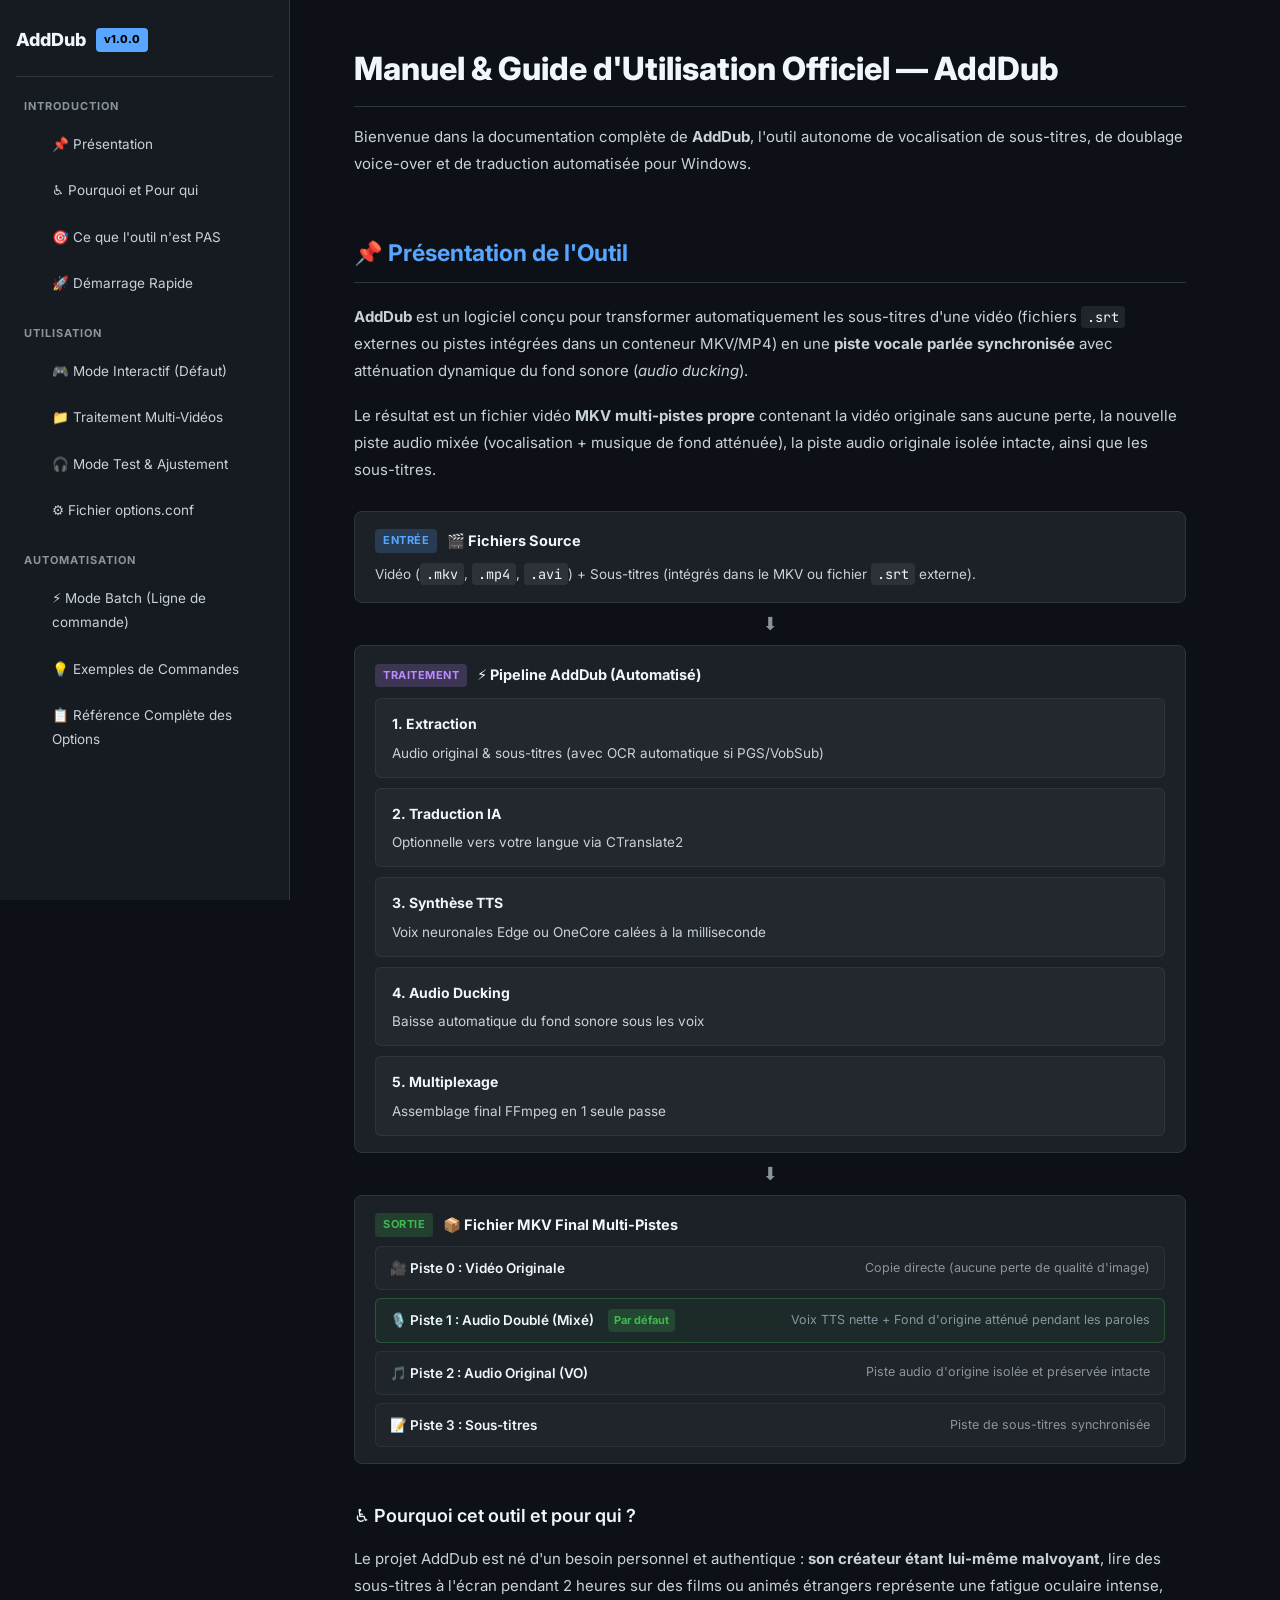
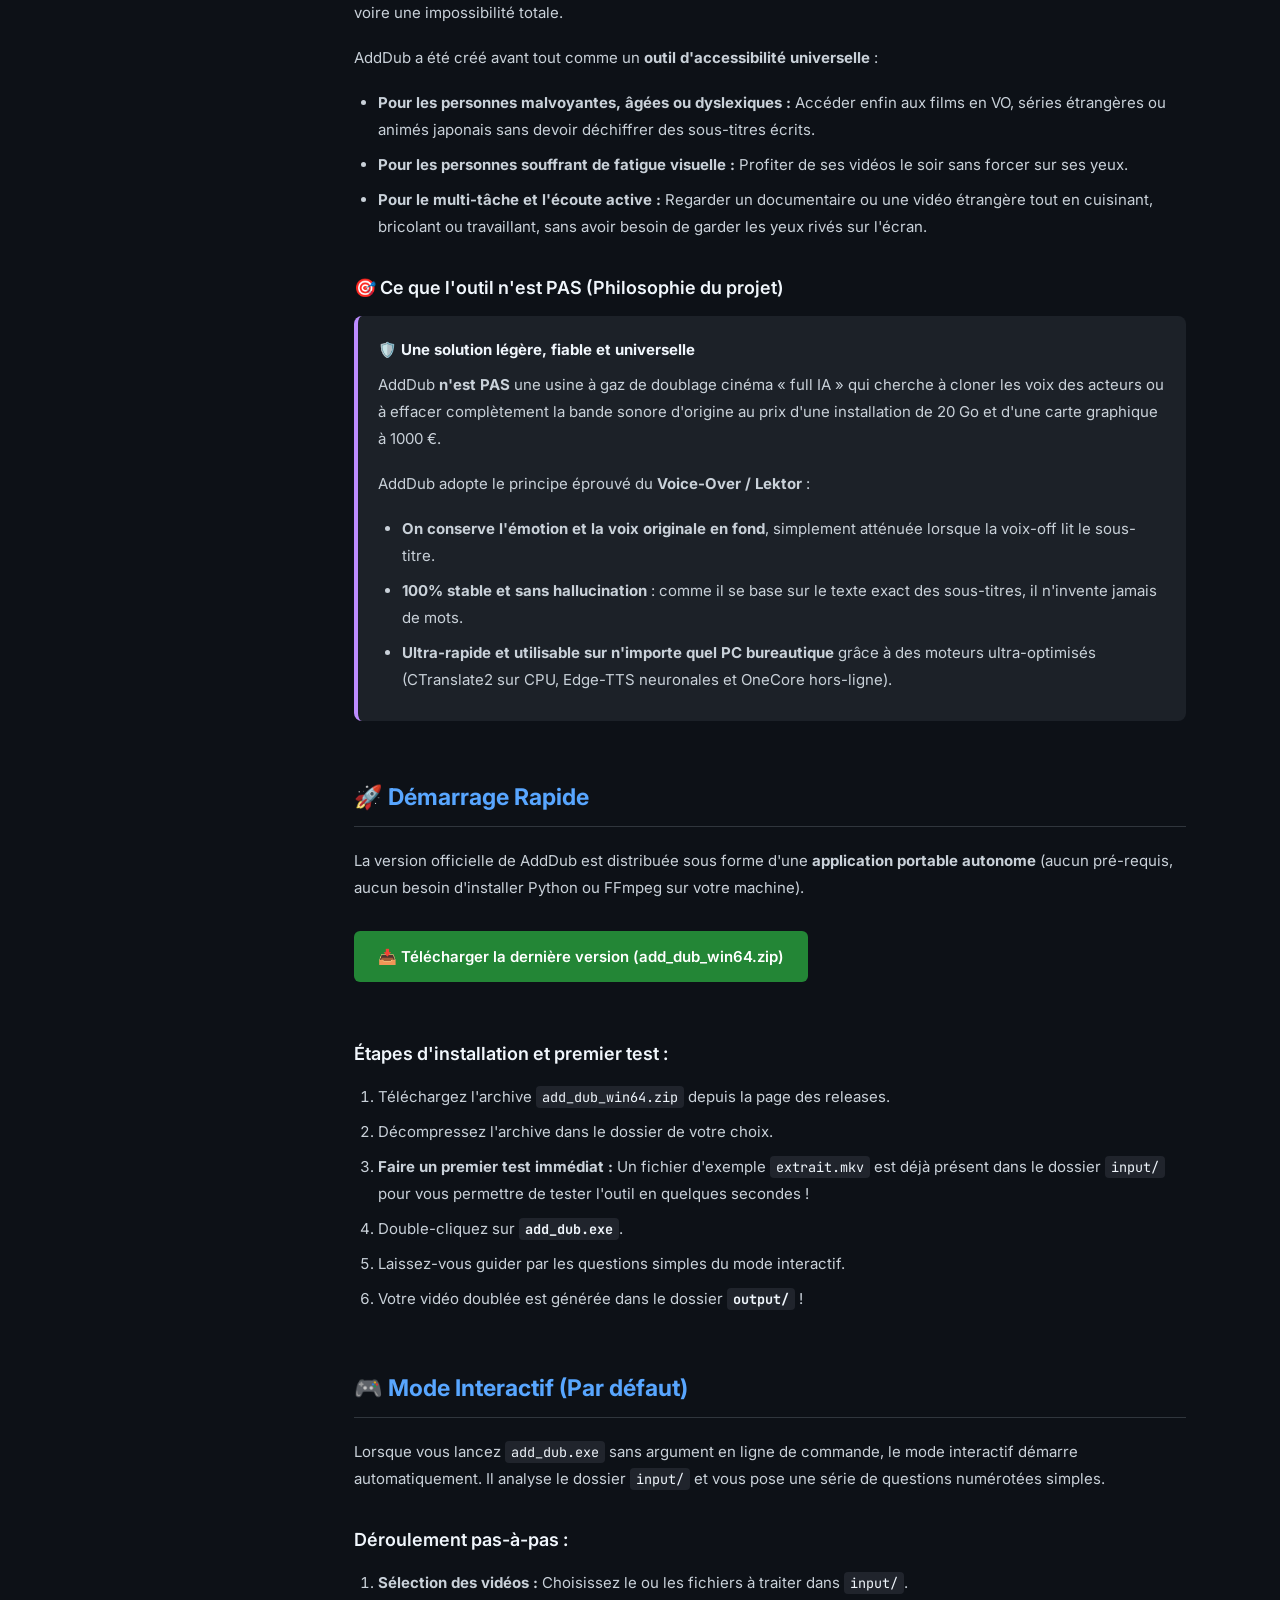
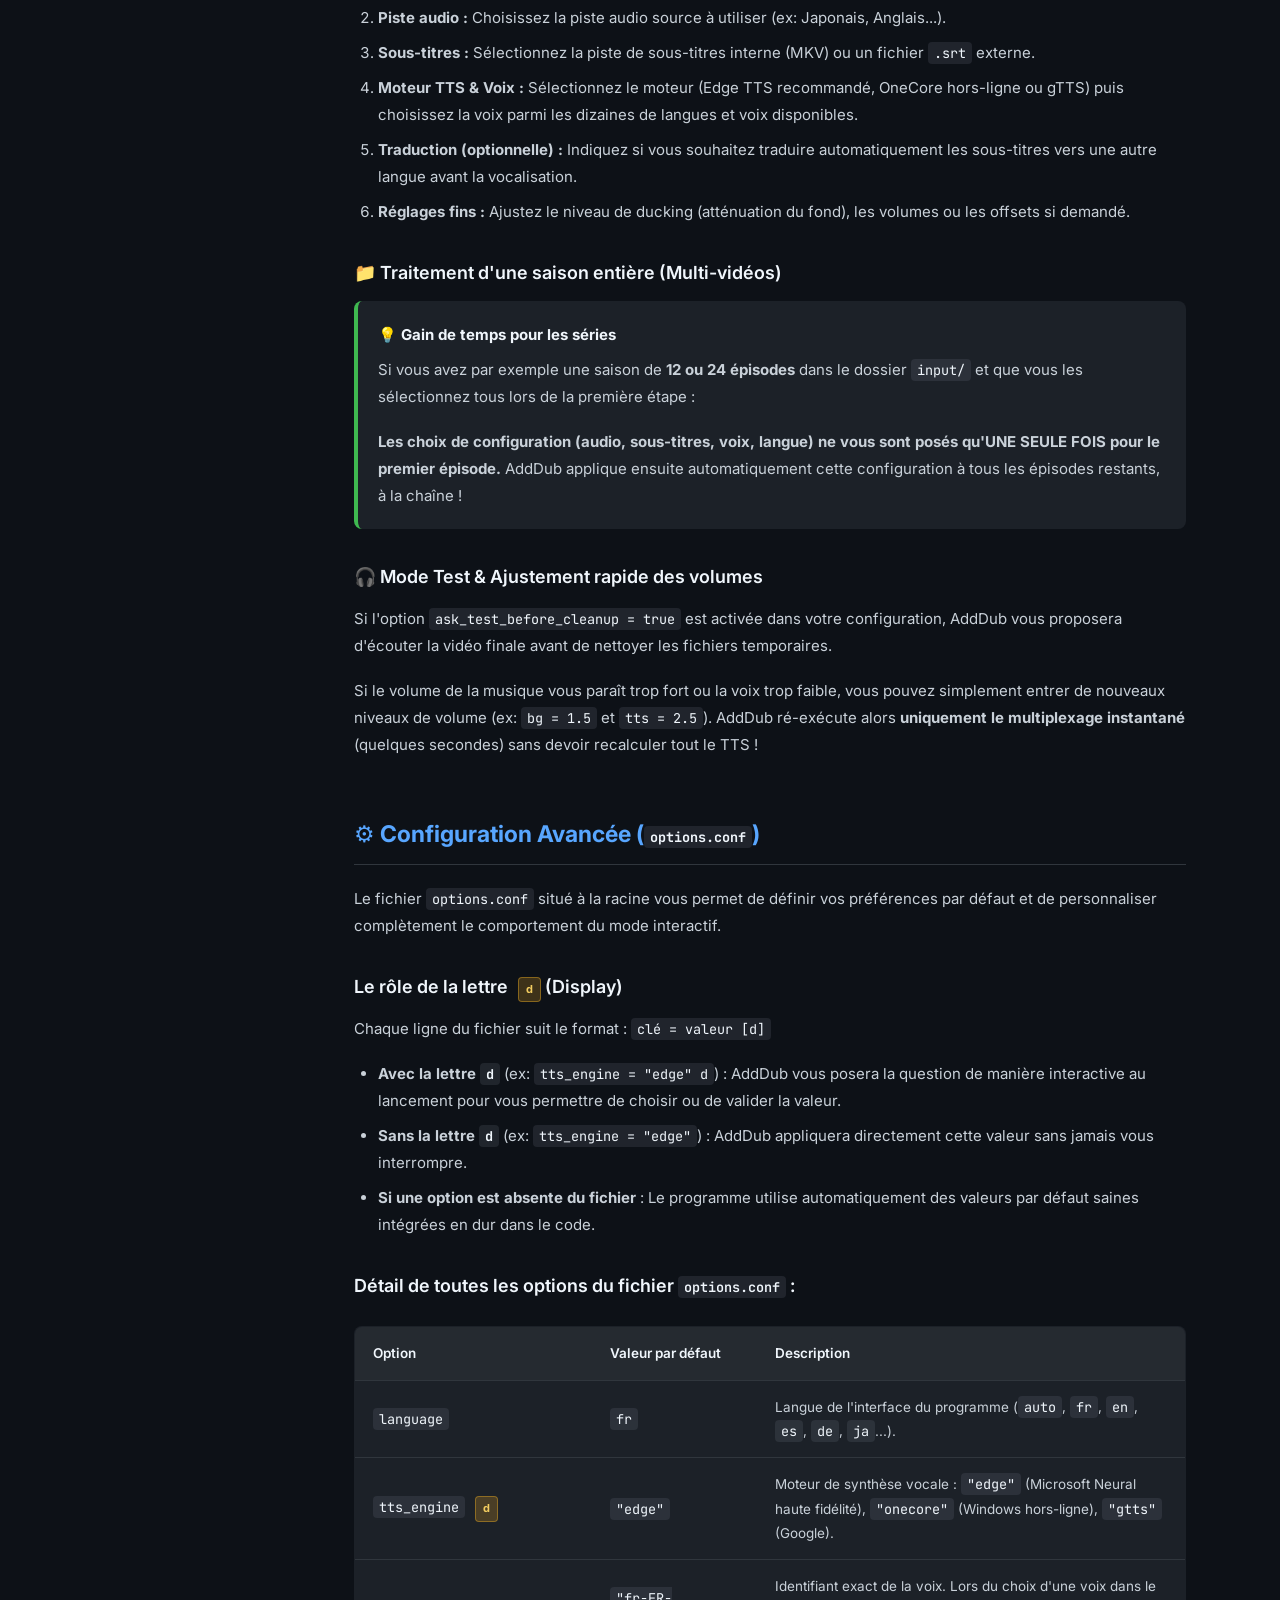
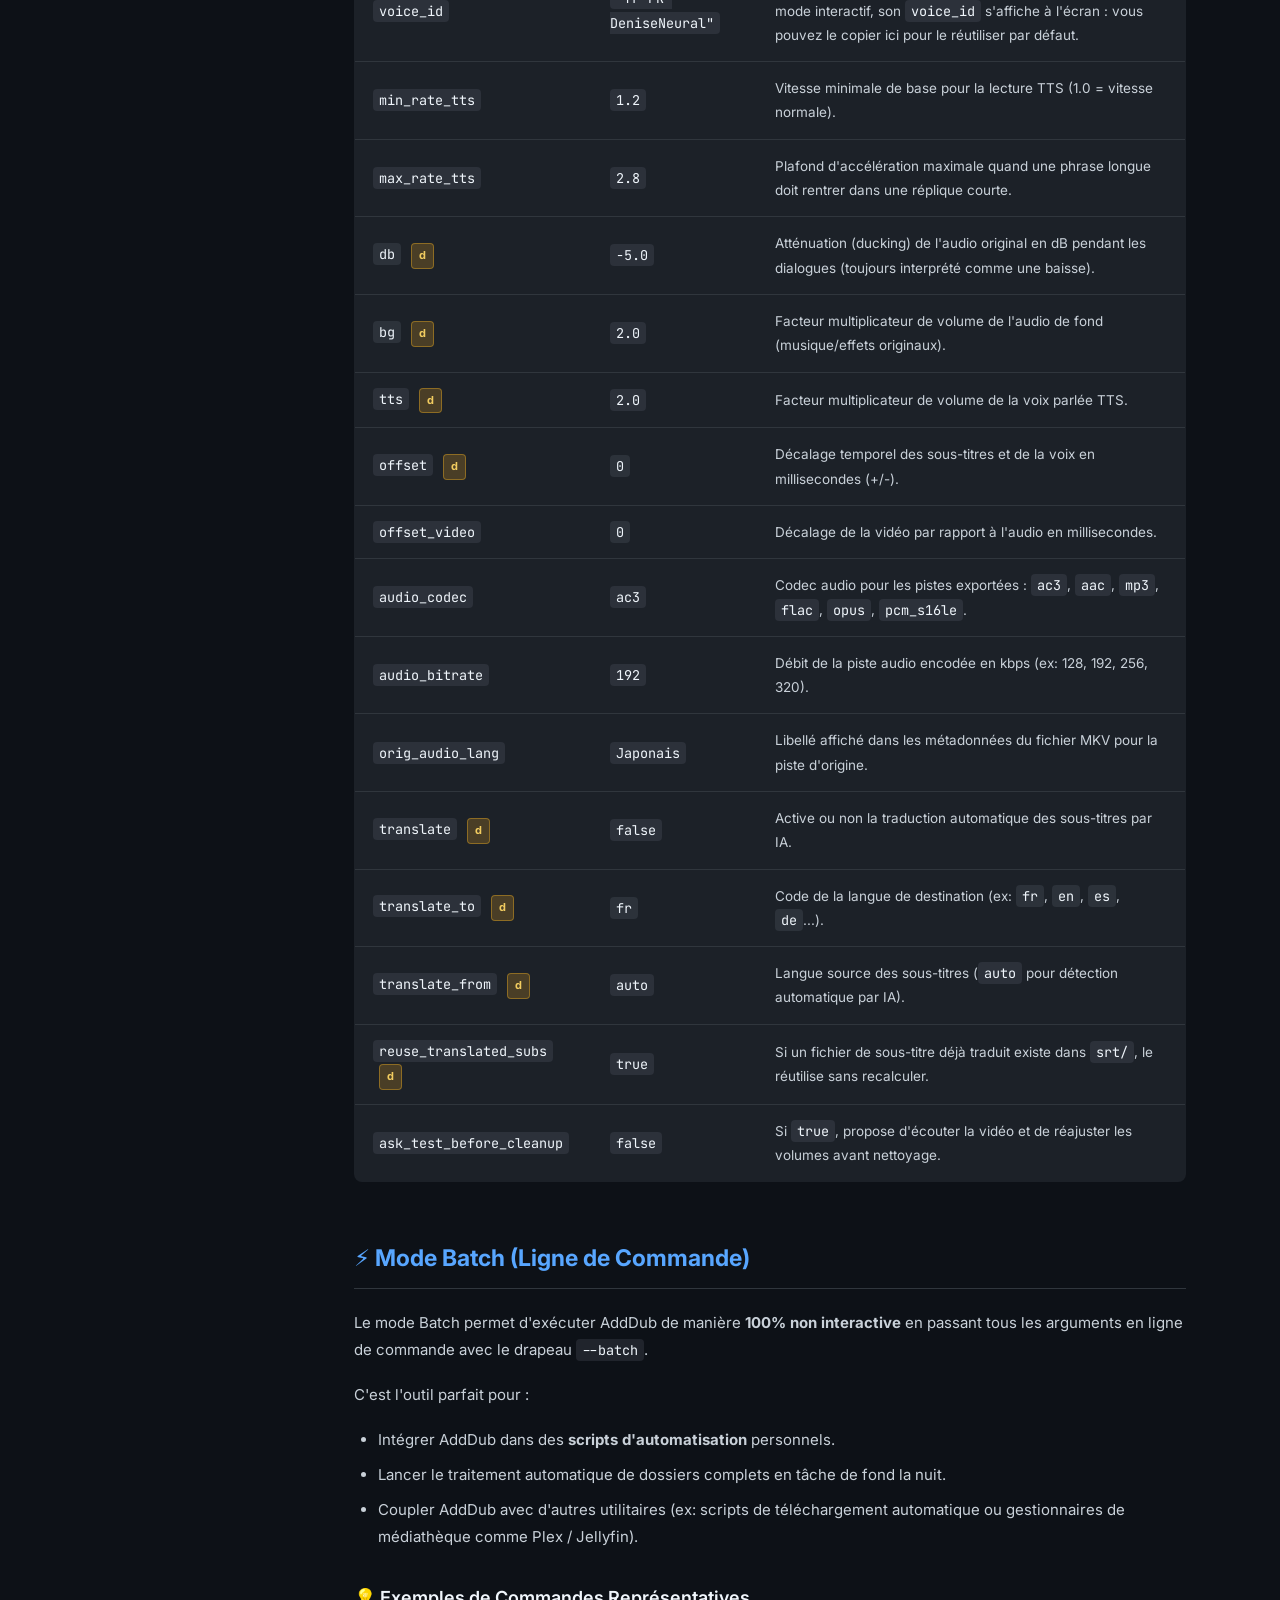
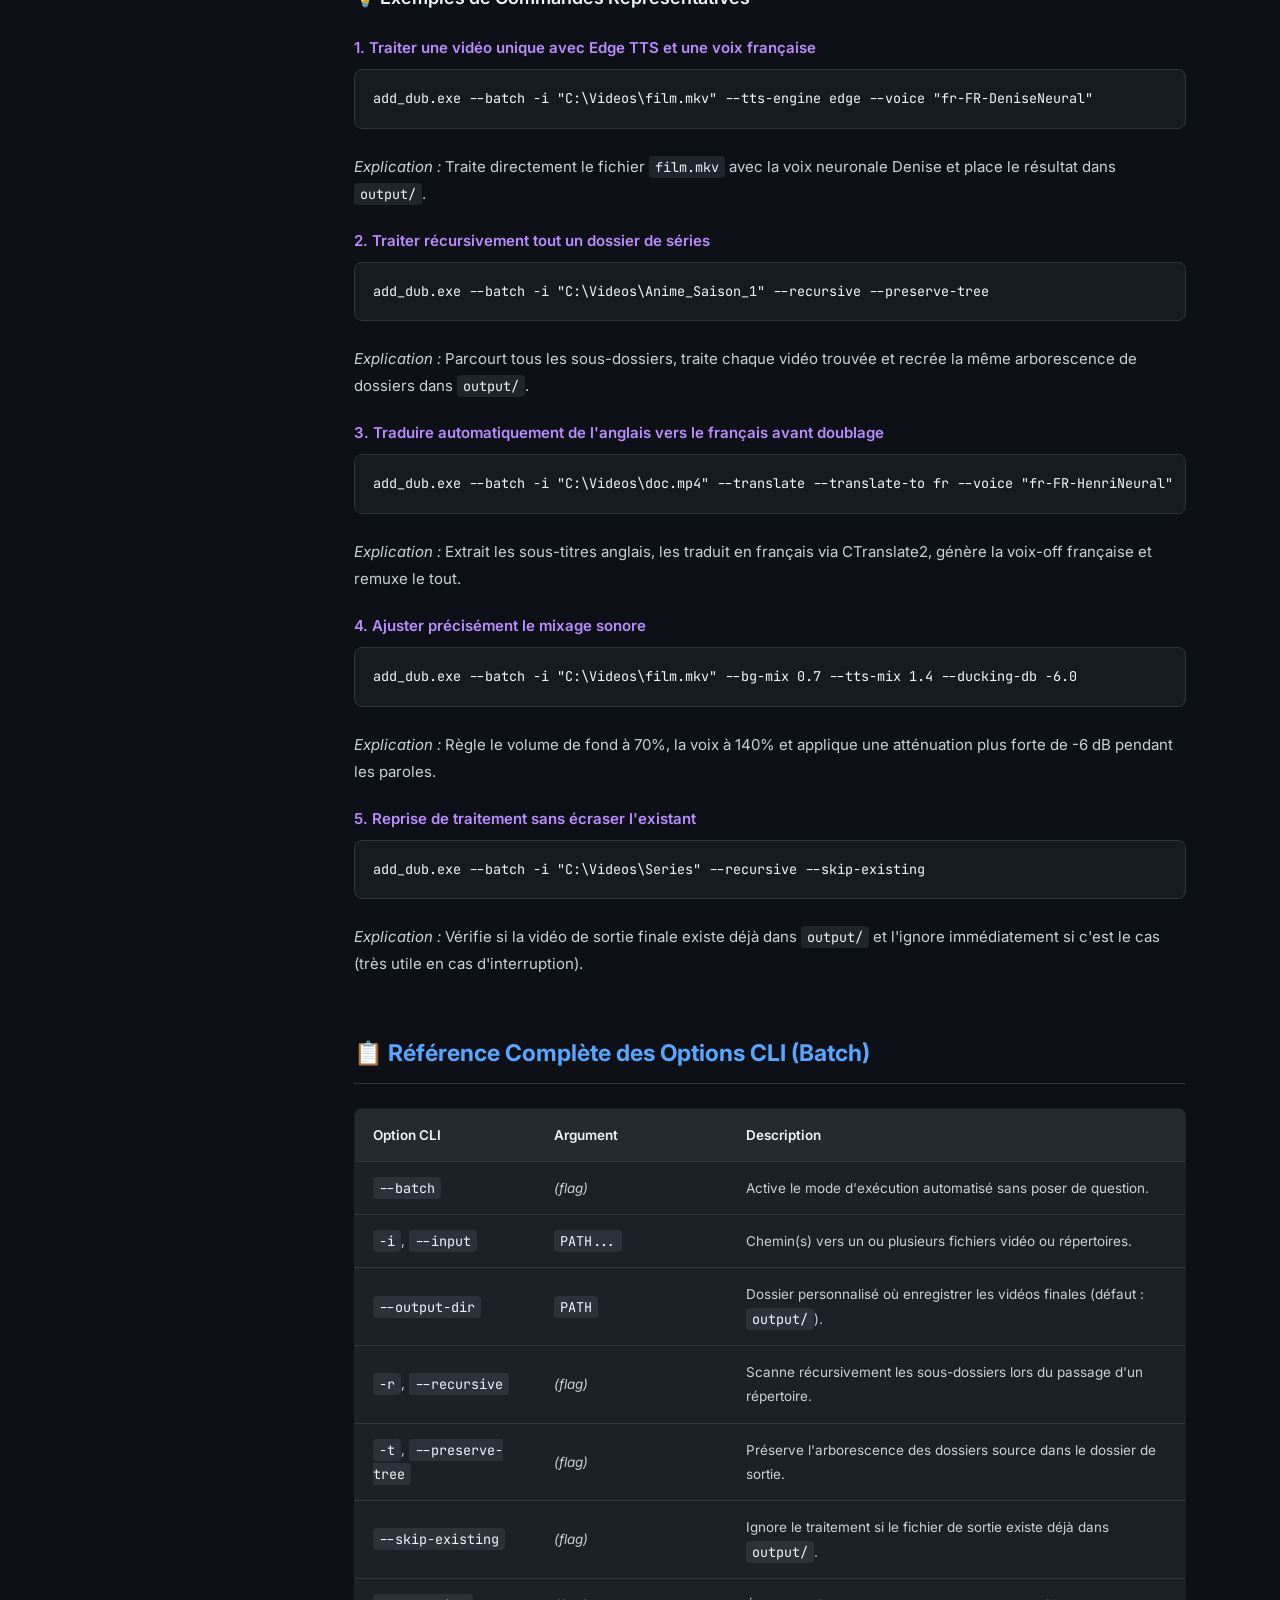
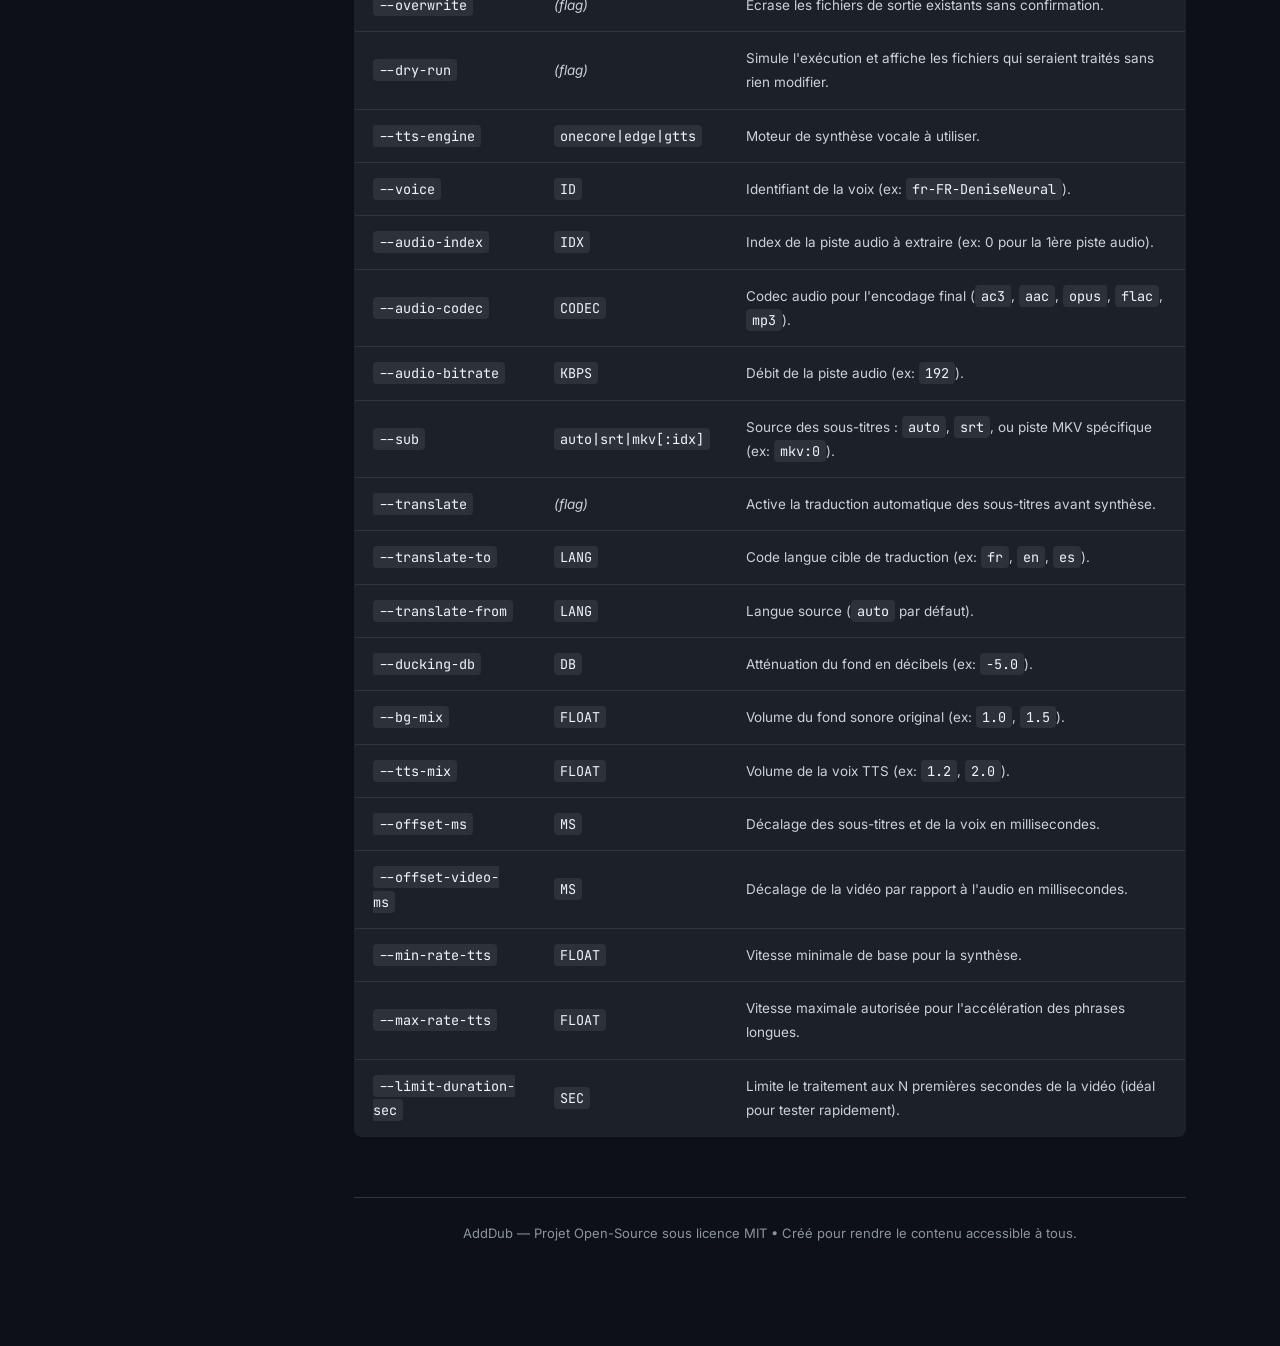
==== commit cfabc4df: "docs: ajustement visuel des etapes du pipeline en pleine largeur verticale dans index.html" ====
--- a/index.html
+++ b/index.html
@@ -4,6 +4,22 @@
     <meta charset="UTF-8">
     <meta name="viewport" content="width=device-width, initial-scale=1.0">
     <title>Manuel & Documentation Officielle — AddDub</title>
+    <meta name="description" content="AddDub — Outil gratuit et portable de vocalisation de sous-titres, doublage voice-over et traduction IA pour Windows. Idéal pour l'accessibilité (malvoyance, fatigue visuelle) et le confort d'écoute.">
+    <meta name="keywords" content="AddDub, vocalisation sous-titres, doublage automatique, voice-over, TTS, text to speech, accessibilité, malvoyance, audio ducking, traduction sous-titres, MKV, SRT, Edge TTS, CTranslate2, Windows">
+    <meta name="author" content="Jobijoba2000">
+    <meta name="robots" content="index, follow">
+    <link rel="canonical" href="https://jobijoba2000.github.io/add_dub/">
+
+    <!-- Open Graph / Réseaux Sociaux (Discord, Reddit, Facebook) -->
+    <meta property="og:type" content="website">
+    <meta property="og:url" content="https://jobijoba2000.github.io/add_dub/">
+    <meta property="og:title" content="AddDub — Vocalisation de Sous-titres & Doublage Automatisé">
+    <meta property="og:description" content="Transformez automatiquement les sous-titres de vos vidéos en voix-off parlée avec atténuation intelligente du fond sonore (audio ducking). 100% portable pour Windows.">
+
+    <!-- Twitter Card -->
+    <meta name="twitter:card" content="summary">
+    <meta name="twitter:title" content="AddDub — Vocalisation de Sous-titres & Doublage Automatisé">
+    <meta name="twitter:description" content="Transformez automatiquement les sous-titres de vos vidéos en voix-off parlée avec atténuation intelligente du fond sonore (audio ducking). 100% portable pour Windows.">
     <link rel="preconnect" href="https://fonts.googleapis.com">
     <link rel="preconnect" href="https://fonts.gstatic.com" crossorigin>
     <link href="https://fonts.googleapis.com/css2?family=Inter:wght@300;400;500;600;700;800&family=JetBrains+Mono:wght@400;500;600&display=swap" rel="stylesheet">
@@ -283,16 +299,113 @@
             margin-left: 6px;
         }
 
-        .diagram-box {
+        /* Modern Visual Pipeline Flow */
+        .pipeline-flow {
+            display: flex;
+            flex-direction: column;
+            gap: 12px;
+            margin: 28px 0 36px;
+        }
+
+        .flow-card {
             background: var(--bg-card);
             border: 1px solid var(--border-color);
             border-radius: 8px;
-            padding: 20px;
-            margin: 20px 0 28px;
-            font-family: 'JetBrains Mono', monospace;
+            padding: 16px 20px;
+        }
+
+        .flow-card-header {
+            font-weight: 700;
+            font-size: 14.5px;
+            color: var(--text-heading);
+            display: flex;
+            align-items: center;
+            gap: 10px;
+            margin-bottom: 8px;
+        }
+
+        .flow-card-header .tag {
+            font-size: 11px;
+            font-weight: 700;
+            text-transform: uppercase;
+            padding: 2px 8px;
+            border-radius: 4px;
+            letter-spacing: 0.5px;
+        }
+
+        .tag-input { background: rgba(88, 166, 255, 0.2); color: var(--accent-blue); }
+        .tag-core { background: rgba(188, 140, 255, 0.2); color: var(--accent-purple); }
+        .tag-output { background: rgba(63, 185, 80, 0.2); color: var(--accent-green); }
+
+        .flow-arrow {
+            text-align: center;
+            color: var(--text-muted);
+            font-size: 18px;
+            line-height: 1;
+        }
+
+        .pipeline-steps {
+            display: flex;
+            flex-direction: column;
+            gap: 10px;
+            margin-top: 10px;
+        }
+
+        .pipeline-step-item {
+            background: rgba(255, 255, 255, 0.03);
+            border: 1px solid rgba(255, 255, 255, 0.06);
+            border-radius: 6px;
+            padding: 12px 16px;
             font-size: 13.5px;
-            color: #e6edf3;
-            line-height: 1.5;
+            color: #c9d1d9;
+        }
+
+        .pipeline-step-item strong {
+            display: block;
+            color: #f0f6fc;
+            font-size: 14px;
+            margin-bottom: 4px;
+        }
+
+        .tracks-grid {
+            display: flex;
+            flex-direction: column;
+            gap: 8px;
+            margin-top: 8px;
+        }
+
+        .track-row {
+            display: flex;
+            align-items: center;
+            justify-content: space-between;
+            background: rgba(255, 255, 255, 0.02);
+            border: 1px solid rgba(255, 255, 255, 0.06);
+            border-radius: 6px;
+            padding: 9px 14px;
+            font-size: 13.5px;
+        }
+
+        .track-name {
+            display: flex;
+            align-items: center;
+            gap: 8px;
+            font-weight: 600;
+            color: #f0f6fc;
+        }
+
+        .track-desc {
+            color: var(--text-muted);
+            font-size: 12.5px;
+        }
+
+        .track-badge-default {
+            background: rgba(63, 185, 80, 0.2);
+            color: var(--accent-green);
+            font-size: 11px;
+            padding: 2px 6px;
+            border-radius: 4px;
+            font-weight: 700;
+            margin-left: 6px;
         }
 
         /* Responsive */
@@ -353,25 +466,81 @@
         
         <p>Le résultat est un fichier vidéo <strong>MKV multi-pistes propre</strong> contenant la vidéo originale sans aucune perte, la nouvelle piste audio mixée (vocalisation + musique de fond atténuée), la piste audio originale isolée intacte, ainsi que les sous-titres.</p>
 
-        <div class="diagram-box">
-[ Vidéo Source + Sous-titres (SRT ou MKV) ]
-                     │
-                     ▼
-  ┌────────────────────────────────────────────────────────┐
-  │                   PIPELINE ADDDUB                      │
-  │  1. Extraction Audio & Sous-titres (avec OCR si PGS)   │
-  │  2. Traduction IA (CTranslate2) [Optionnelle]          │
-  │  3. Synthèse TTS calée au milliseconde près (Edge/One) │
-  │  4. Audio Ducking intelligent (Atténuation du fond)    │
-  │  5. Multiplexage FFmpeg 1-Passe                        │
-  └────────────────────────────────────────────────────────┘
-                     │
-                     ▼
-[ Fichier MKV Final Multi-Pistes ]
-  ├── Piste 0 : Vidéo originale (copie directe)
-  ├── Piste 1 : Audio Doublé (Voix TTS + Fond atténué) [Par défaut]
-  ├── Piste 2 : Audio Original (Isolé et préservé)
-  └── Piste 3 : Sous-titres synchronisés
+        <!-- Visual Pipeline Flow -->
+        <div class="pipeline-flow">
+            <!-- Input -->
+            <div class="flow-card">
+                <div class="flow-card-header">
+                    <span class="tag tag-input">Entrée</span>
+                    🎬 Fichiers Source
+                </div>
+                <div style="font-size: 13.5px; color: #c9d1d9;">
+                    Vidéo (<code>.mkv</code>, <code>.mp4</code>, <code>.avi</code>) + Sous-titres (intégrés dans le MKV ou fichier <code>.srt</code> externe).
+                </div>
+            </div>
+
+            <div class="flow-arrow">⬇️</div>
+
+            <!-- Processing Pipeline -->
+            <div class="flow-card">
+                <div class="flow-card-header">
+                    <span class="tag tag-core">Traitement</span>
+                    ⚡ Pipeline AddDub (Automatisé)
+                </div>
+                <div class="pipeline-steps">
+                    <div class="pipeline-step-item">
+                        <strong>1. Extraction</strong>
+                        Audio original & sous-titres (avec OCR automatique si PGS/VobSub)
+                    </div>
+                    <div class="pipeline-step-item">
+                        <strong>2. Traduction IA</strong>
+                        Optionnelle vers votre langue via CTranslate2
+                    </div>
+                    <div class="pipeline-step-item">
+                        <strong>3. Synthèse TTS</strong>
+                        Voix neuronales Edge ou OneCore calées à la milliseconde
+                    </div>
+                    <div class="pipeline-step-item">
+                        <strong>4. Audio Ducking</strong>
+                        Baisse automatique du fond sonore sous les voix
+                    </div>
+                    <div class="pipeline-step-item">
+                        <strong>5. Multiplexage</strong>
+                        Assemblage final FFmpeg en 1 seule passe
+                    </div>
+                </div>
+            </div>
+
+            <div class="flow-arrow">⬇️</div>
+
+            <!-- Output -->
+            <div class="flow-card">
+                <div class="flow-card-header">
+                    <span class="tag tag-output">Sortie</span>
+                    📦 Fichier MKV Final Multi-Pistes
+                </div>
+                <div class="tracks-grid">
+                    <div class="track-row">
+                        <div class="track-name">🎥 Piste 0 : Vidéo Originale</div>
+                        <div class="track-desc">Copie directe (aucune perte de qualité d'image)</div>
+                    </div>
+                    <div class="track-row" style="background: rgba(63, 185, 80, 0.06); border-color: rgba(63, 185, 80, 0.3);">
+                        <div class="track-name">
+                            🎙️ Piste 1 : Audio Doublé (Mixé)
+                            <span class="track-badge-default">Par défaut</span>
+                        </div>
+                        <div class="track-desc">Voix TTS nette + Fond d'origine atténué pendant les paroles</div>
+                    </div>
+                    <div class="track-row">
+                        <div class="track-name">🎵 Piste 2 : Audio Original (VO)</div>
+                        <div class="track-desc">Piste audio d'origine isolée et préservée intacte</div>
+                    </div>
+                    <div class="track-row">
+                        <div class="track-name">📝 Piste 3 : Sous-titres</div>
+                        <div class="track-desc">Piste de sous-titres synchronisée</div>
+                    </div>
+                </div>
+            </div>
         </div>
 
         <h3 id="pourquoi-et-pour-qui">♿ Pourquoi cet outil et pour qui ?</h3>
